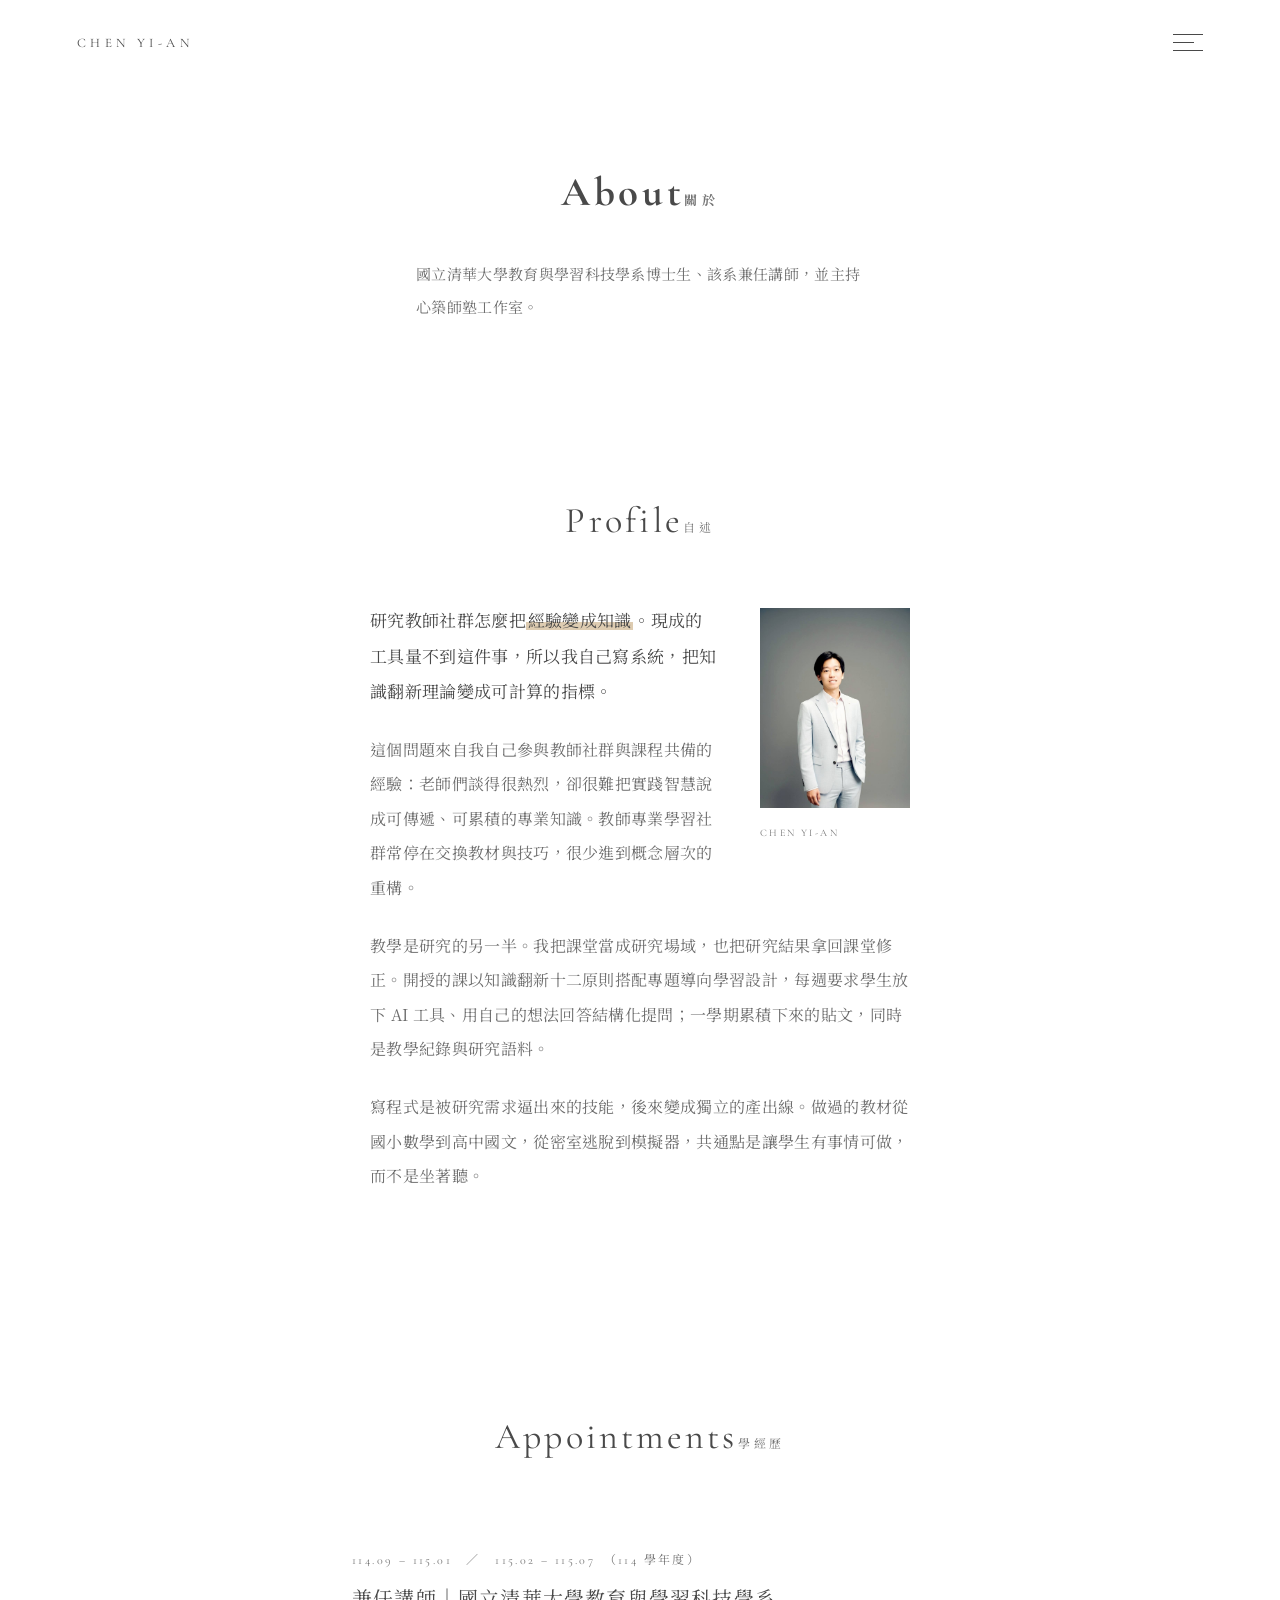
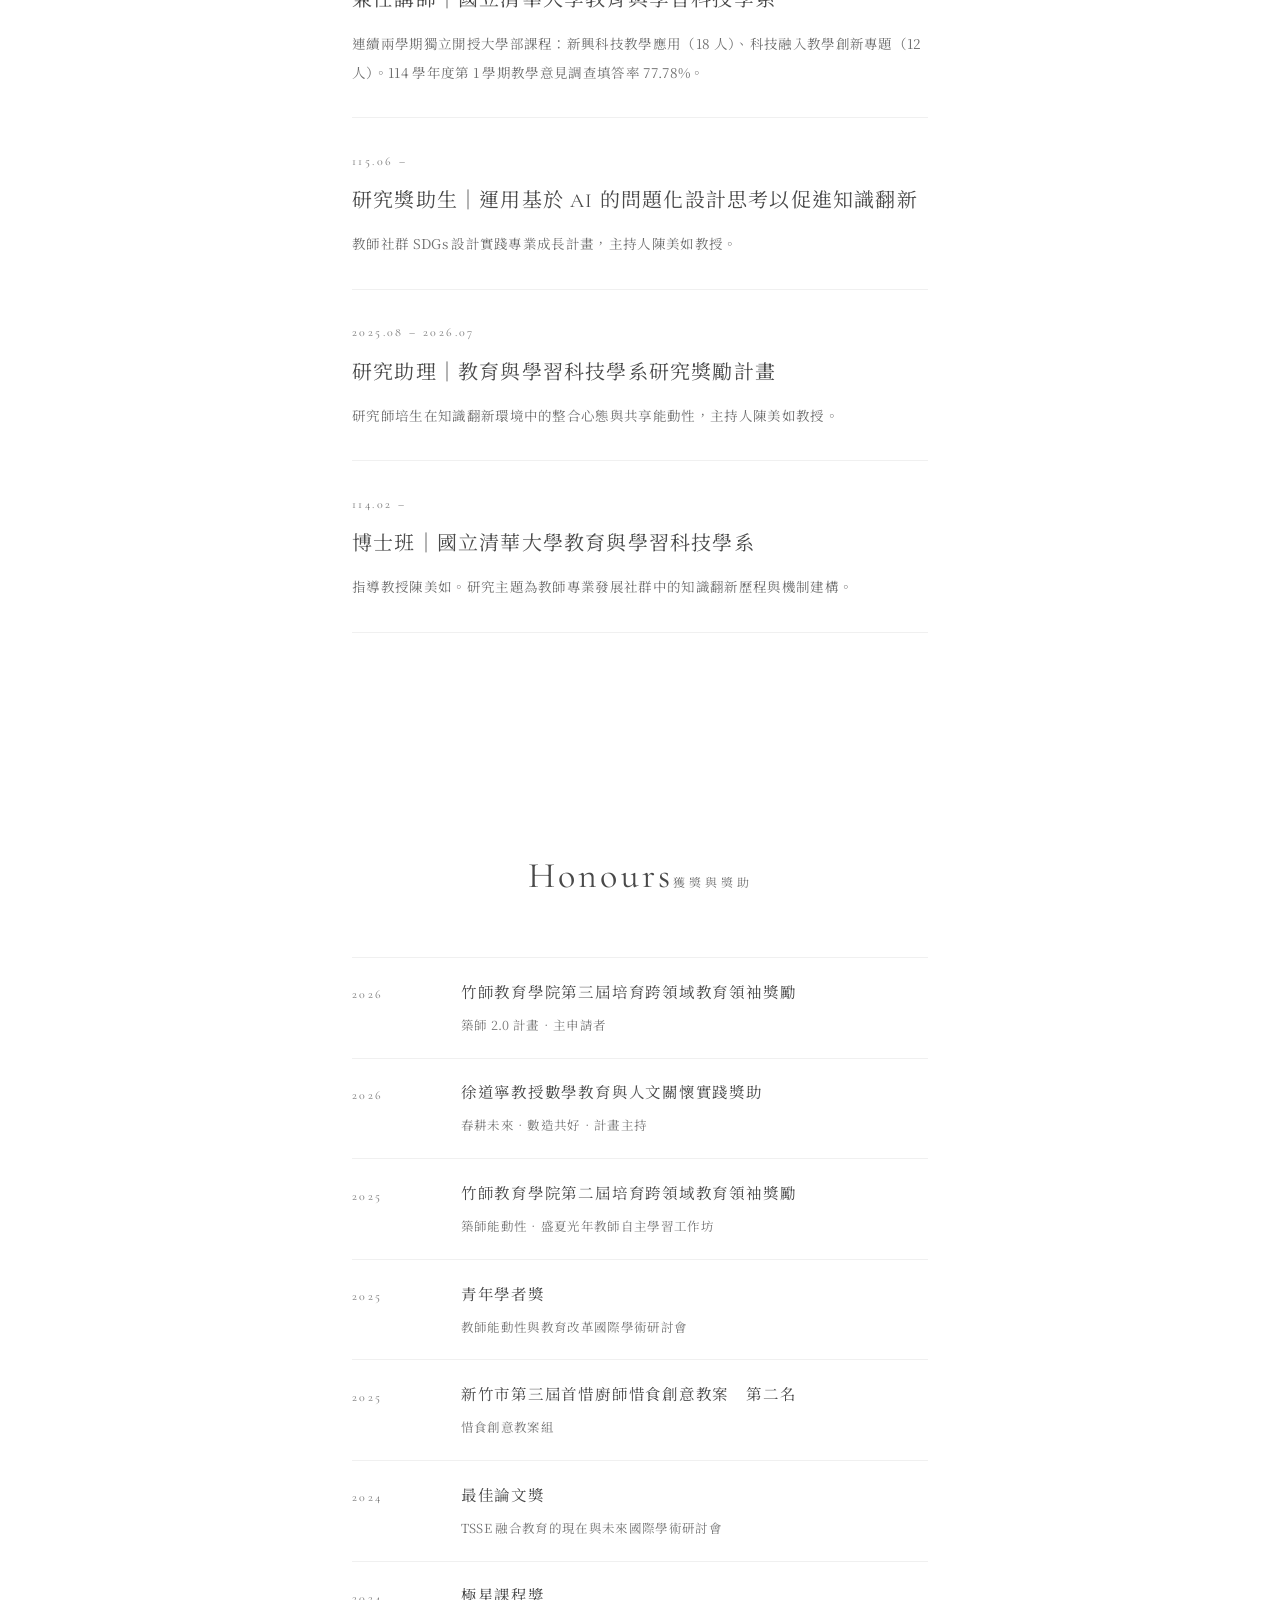
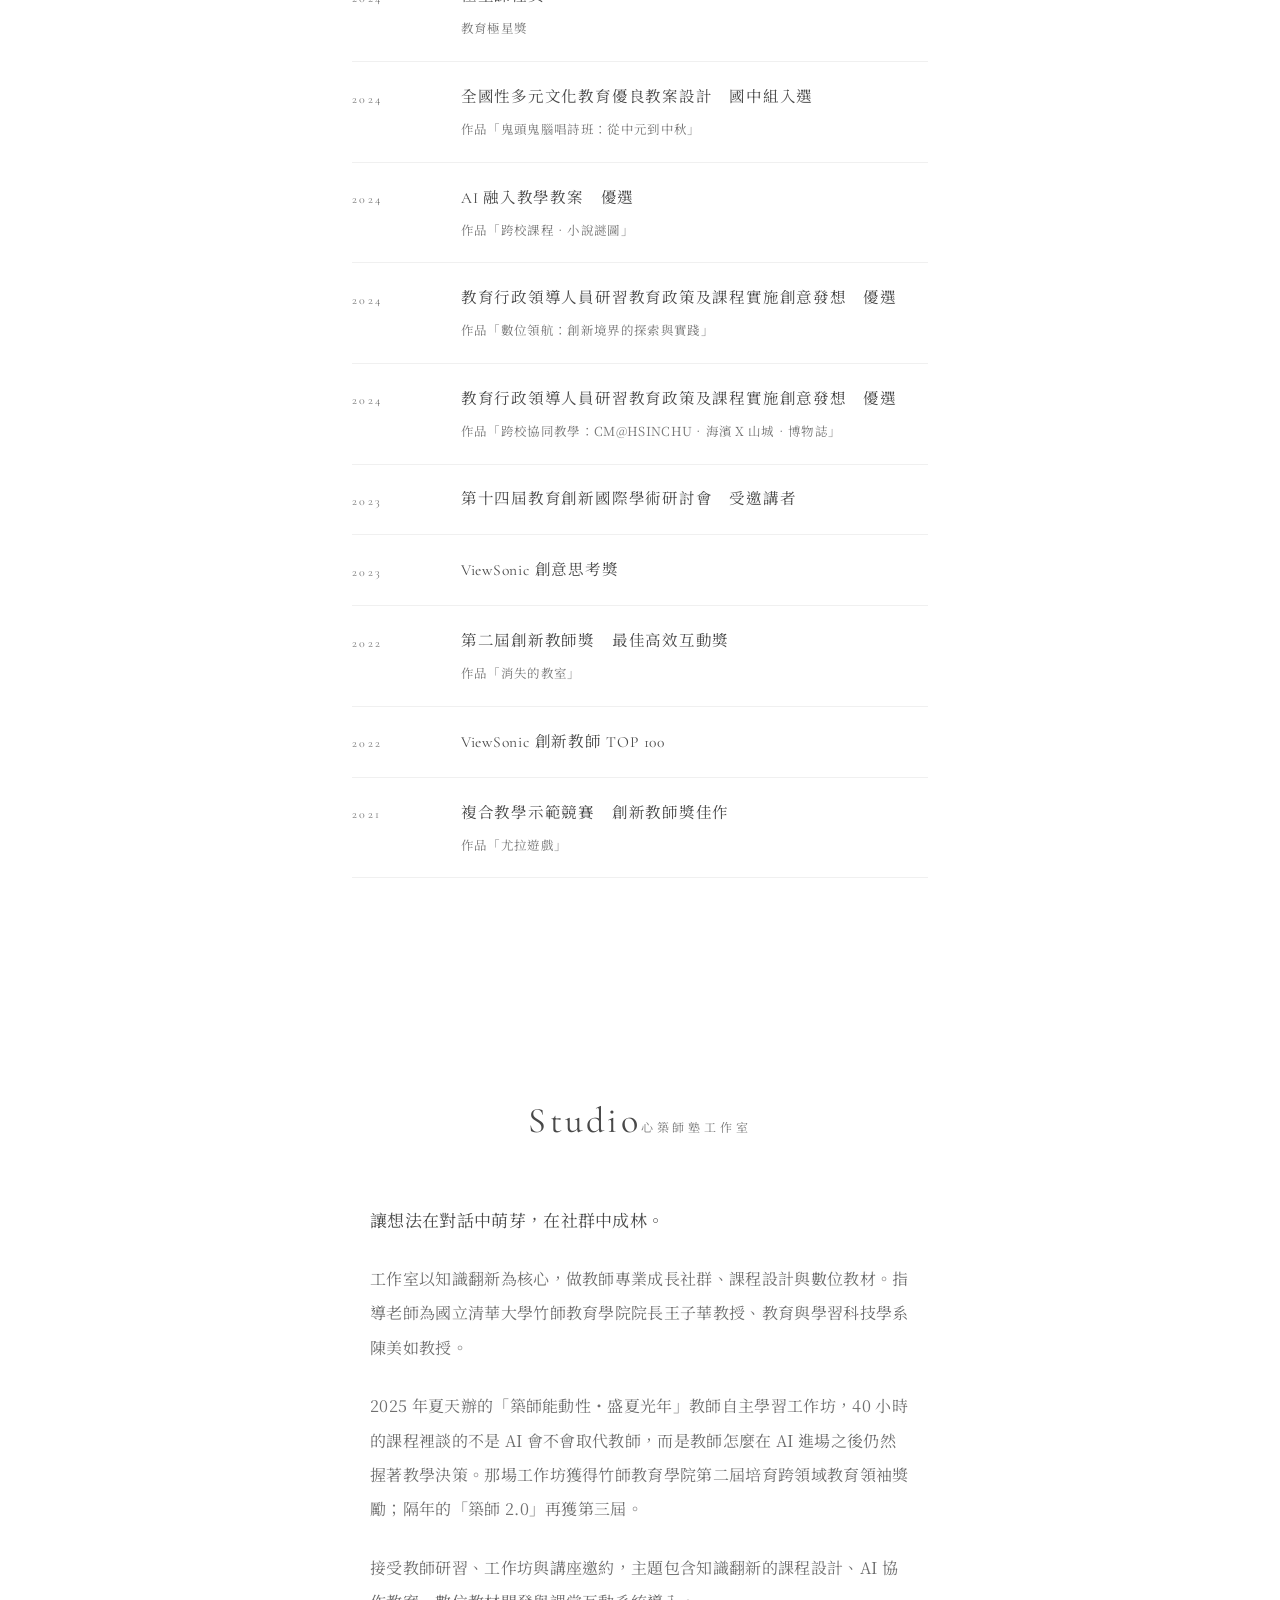
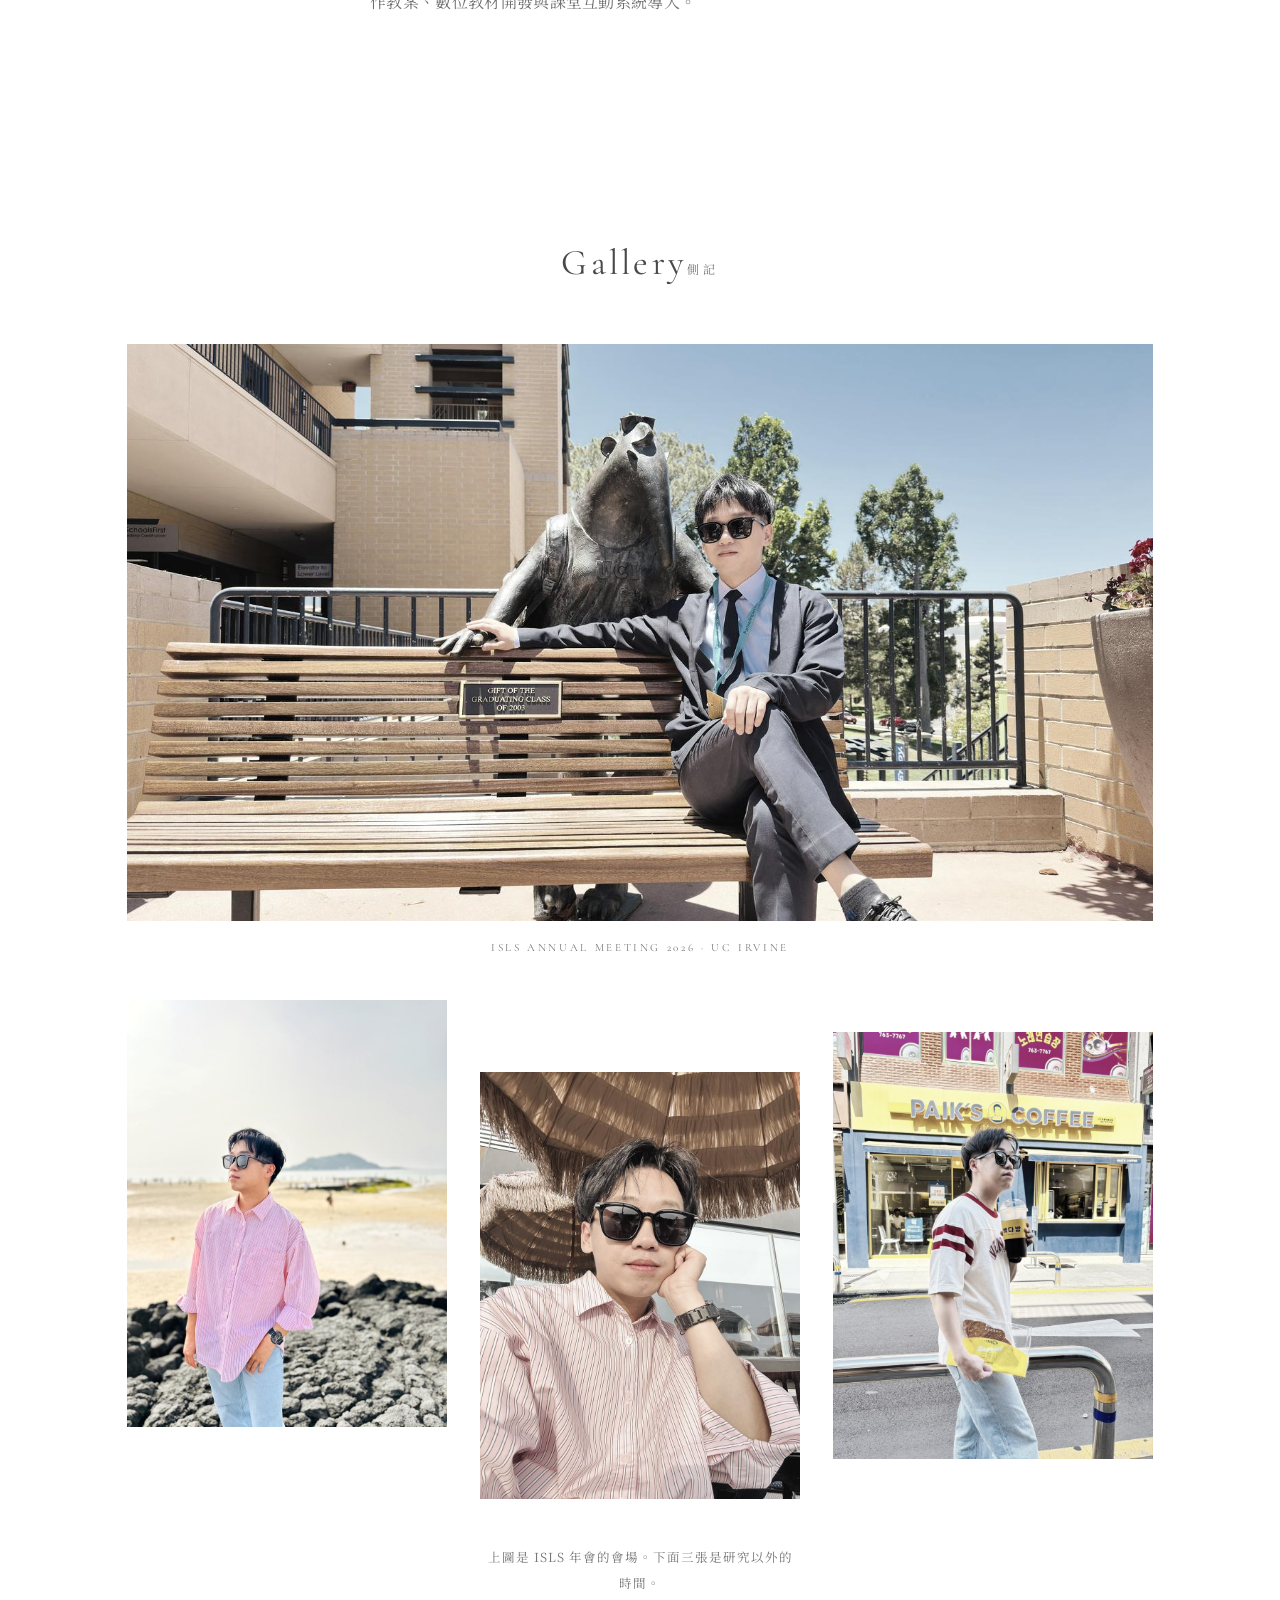
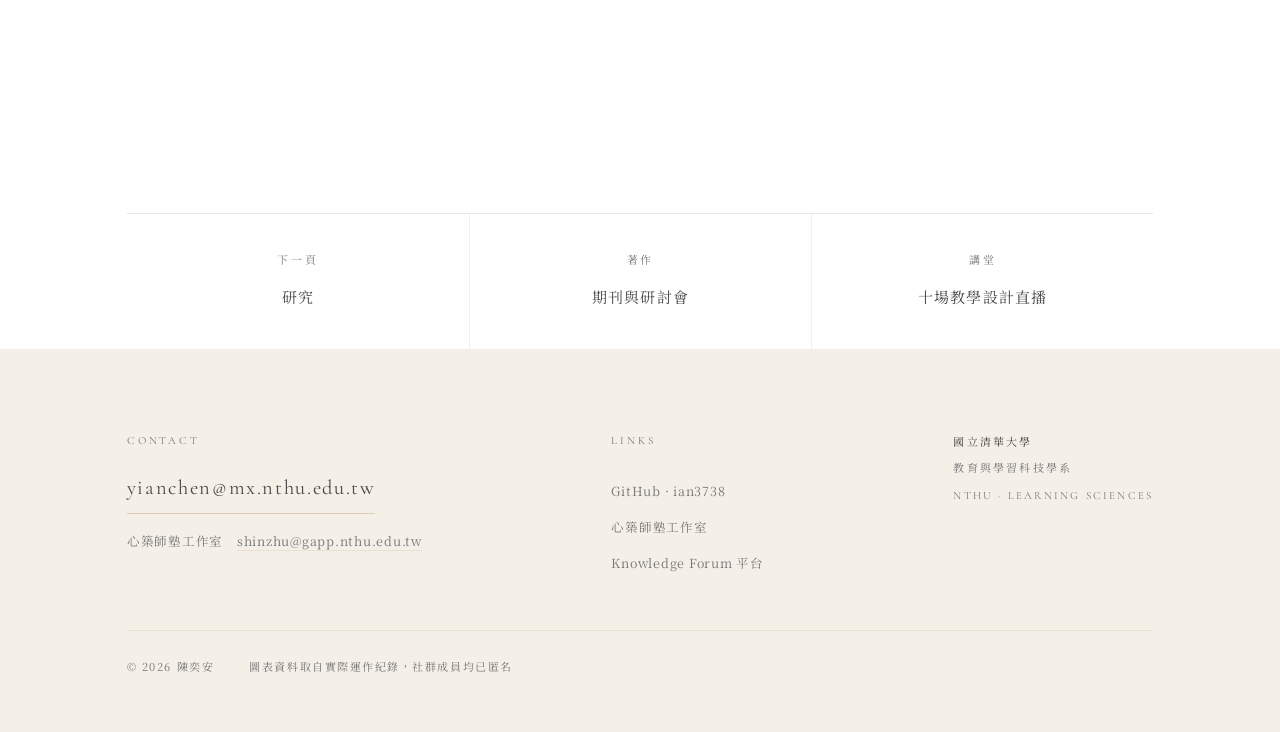
==== about.html @ 6335b278 "學經歷：兼任講師的兩個學期改為由舊到新，並標註 114 學年度 Co-Authored-By: Claude Opus 5 <noreply@anthropic.com>" ====
<!DOCTYPE html>
<html lang="zh-Hant">
<head>
<meta charset="utf-8">
<meta name="viewport" content="width=device-width, initial-scale=1">
<title>關於｜陳奕安</title>
<meta name="description" content="陳奕安的學經歷、獲獎與心築師塾工作室簡介。">
<link rel="preconnect" href="https://fonts.googleapis.com">
<link rel="preconnect" href="https://fonts.gstatic.com" crossorigin>
<link href="https://fonts.googleapis.com/css2?family=Cormorant+Garamond:wght@300;400&family=Noto+Serif+TC:wght@300;400&display=swap" rel="stylesheet">
<link rel="stylesheet" href="assets/style.css">
</head>
<body>

<header class="site-head" id="sitehead">
  <a class="brand" href="index.html">Chen Yi-An</a>
  <button class="burger" id="burger" aria-label="選單" aria-expanded="false">
    <span></span><span></span><span></span>
  </button>
</header>

<div class="menu" id="menu">
  <div class="menu-in">
    <nav class="menu-list" aria-label="主選單">
        <a href="index.html">Home<span class="zh">總覽</span></a>
        <a href="about.html">Profile<span class="zh">關於</span></a>
        <a href="research.html">Research<span class="zh">研究</span></a>
        <a href="publications.html">Publications<span class="zh">著作</span></a>
        <a href="systems.html">Tools<span class="zh">工具</span></a>
        <a href="works.html">Works<span class="zh">教材</span></a>
        <a href="lectures.html">Lectures<span class="zh">講堂</span></a>
    </nav>
    <div class="menu-side">
      <a href="mailto:yianchen@mx.nthu.edu.tw">yianchen@mx.nthu.edu.tw</a><br>
      <a href="https://github.com/ian3738" target="_blank" rel="noopener">GitHub</a><br>
      <a href="https://sites.google.com/view/shinzhuteacher" target="_blank" rel="noopener">心築師塾工作室</a><br>
      <a href="https://kf-mvp-2cdbe.web.app/communities" target="_blank" rel="noopener">Knowledge Forum</a>
    </div>
  </div>
</div>

<main>
<header class="page-head">
  <div class="wrap">
    <h1 class="en">About<span class="zh">關於</span></h1>
    <p class="page-sub">國立清華大學教育與學習科技學系博士生、該系兼任講師，並主持心築師塾工作室。</p>
  </div>
</header>

<section>
  <div class="wrap">
    <div class="sec-head rise"><h2>Profile<span class="zh">自述</span></h2></div>
    <div class="prose rise">
      <figure class="about-portrait">
        <img src="assets/portrait.jpg" alt="陳奕安" width="864" height="1184" loading="lazy">
        <figcaption>Chen Yi-An</figcaption>
      </figure>
      <p class="lead">研究教師社群怎麼把<span class="hl">經驗變成知識</span>。現成的工具量不到這件事，所以我自己寫系統，把知識翻新理論變成可計算的指標。</p>
      <p>這個問題來自我自己參與教師社群與課程共備的經驗：老師們談得很熱烈，卻很難把實踐智慧說成可傳遞、可累積的專業知識。教師專業學習社群常停在交換教材與技巧，很少進到概念層次的重構。</p>
      <p>教學是研究的另一半。我把課堂當成研究場域，也把研究結果拿回課堂修正。開授的課以知識翻新十二原則搭配專題導向學習設計，每週要求學生放下 AI 工具、用自己的想法回答結構化提問；一學期累積下來的貼文，同時是教學紀錄與研究語料。</p>
      <p>寫程式是被研究需求逼出來的技能，後來變成獨立的產出線。做過的教材從國小數學到高中國文，從密室逃脫到模擬器，共通點是讓學生有事情可做，而不是坐著聽。</p>
    </div>
  </div>
</section>

<section>
  <div class="wrap">
    <div class="sec-head rise"><h2>Appointments<span class="zh">學經歷</span></h2></div>
    <div class="tl rise">
      <div class="tl-row">
        <div class="tl-y">114.09 – 115.01　／　115.02 – 115.07　（114 學年度）</div>
        <div class="tl-t">兼任講師｜國立清華大學教育與學習科技學系</div>
        <div class="tl-d">連續兩學期獨立開授大學部課程：新興科技教學應用（18 人）、科技融入教學創新專題（12 人）。114 學年度第 1 學期教學意見調查填答率 77.78%。</div>
      </div>
      <div class="tl-row">
        <div class="tl-y">115.06 –</div>
        <div class="tl-t">研究獎助生｜運用基於 AI 的問題化設計思考以促進知識翻新</div>
        <div class="tl-d">教師社群 SDGs 設計實踐專業成長計畫，主持人陳美如教授。</div>
      </div>
      <div class="tl-row">
        <div class="tl-y">2025.08 – 2026.07</div>
        <div class="tl-t">研究助理｜教育與學習科技學系研究獎勵計畫</div>
        <div class="tl-d">研究師培生在知識翻新環境中的整合心態與共享能動性，主持人陳美如教授。</div>
      </div>
      <div class="tl-row">
        <div class="tl-y">114.02 –</div>
        <div class="tl-t">博士班｜國立清華大學教育與學習科技學系</div>
        <div class="tl-d">指導教授陳美如。研究主題為教師專業發展社群中的知識翻新歷程與機制建構。</div>
      </div>
    </div>
  </div>
</section>

<section>
  <div class="wrap">
    <div class="sec-head rise"><h2>Honours<span class="zh">獲獎與獎助</span></h2></div>
    <ul class="hon rise">
      <li><span class="hon-y">2026</span><span class="hon-t">竹師教育學院第三屆培育跨領域教育領袖獎勵</span><span class="hon-d">築師 2.0 計畫．主申請者</span></li>
      <li><span class="hon-y">2026</span><span class="hon-t">徐道寧教授數學教育與人文關懷實踐獎助</span><span class="hon-d">春耕未來．數造共好．計畫主持</span></li>
      <li><span class="hon-y">2025</span><span class="hon-t">竹師教育學院第二屆培育跨領域教育領袖獎勵</span><span class="hon-d">築師能動性．盛夏光年教師自主學習工作坊</span></li>
      <li><span class="hon-y">2025</span><span class="hon-t">青年學者獎</span><span class="hon-d">教師能動性與教育改革國際學術研討會</span></li>
      <li><span class="hon-y">2025</span><span class="hon-t">新竹市第三屆首惜廚師惜食創意教案　第二名</span><span class="hon-d">惜食創意教案組</span></li>
      <li><span class="hon-y">2024</span><span class="hon-t">最佳論文獎</span><span class="hon-d">TSSE 融合教育的現在與未來國際學術研討會</span></li>
      <li><span class="hon-y">2024</span><span class="hon-t">極星課程獎</span><span class="hon-d">教育極星獎</span></li>
      <li><span class="hon-y">2024</span><span class="hon-t">全國性多元文化教育優良教案設計　國中組入選</span><span class="hon-d">作品「鬼頭鬼腦唱詩班：從中元到中秋」</span></li>
      <li><span class="hon-y">2024</span><span class="hon-t">AI 融入教學教案　優選</span><span class="hon-d">作品「跨校課程．小說謎圖」</span></li>
      <li><span class="hon-y">2024</span><span class="hon-t">教育行政領導人員研習教育政策及課程實施創意發想　優選</span><span class="hon-d">作品「數位領航：創新境界的探索與實踐」</span></li>
      <li><span class="hon-y">2024</span><span class="hon-t">教育行政領導人員研習教育政策及課程實施創意發想　優選</span><span class="hon-d">作品「跨校協同教學：CM@HSINCHU．海濱 X 山城．博物誌」</span></li>
      <li><span class="hon-y">2023</span><span class="hon-t">第十四屆教育創新國際學術研討會　受邀講者</span></li>
      <li><span class="hon-y">2023</span><span class="hon-t">ViewSonic 創意思考獎</span></li>
      <li><span class="hon-y">2022</span><span class="hon-t">第二屆創新教師獎　最佳高效互動獎</span><span class="hon-d">作品「消失的教室」</span></li>
      <li><span class="hon-y">2022</span><span class="hon-t">ViewSonic 創新教師 TOP 100</span></li>
      <li><span class="hon-y">2021</span><span class="hon-t">複合教學示範競賽　創新教師獎佳作</span><span class="hon-d">作品「尤拉遊戲」</span></li>
    </ul>
  </div>
</section>

<section>
  <div class="wrap">
    <div class="sec-head rise"><h2>Studio<span class="zh">心築師塾工作室</span></h2></div>
    <div class="prose rise">
      <p class="lead">讓想法在對話中萌芽，在社群中成林。</p>
      <p>工作室以知識翻新為核心，做教師專業成長社群、課程設計與數位教材。指導老師為國立清華大學竹師教育學院院長王子華教授、教育與學習科技學系陳美如教授。</p>
      <p>2025 年夏天辦的「築師能動性・盛夏光年」教師自主學習工作坊，40 小時的課程裡談的不是 AI 會不會取代教師，而是教師怎麼在 AI 進場之後仍然握著教學決策。那場工作坊獲得竹師教育學院第二屆培育跨領域教育領袖獎勵；隔年的「築師 2.0」再獲第三屆。</p>
      <p>接受教師研習、工作坊與講座邀約，主題包含知識翻新的課程設計、AI 協作教案、數位教材開發與課堂互動系統導入。</p>
    </div>
  </div>
</section>

<section>
  <div class="wrap">
    <div class="sec-head rise"><h2>Gallery<span class="zh">側記</span></h2></div>
    <figure class="gallery-lead rise">
      <img src="assets/gallery-lead.jpg" alt="ISLS 2026 年會會場，加州大學爾灣分校" width="1500" height="1125" loading="lazy">
      <figcaption>ISLS Annual Meeting 2026 · UC Irvine</figcaption>
    </figure>
    <div class="gallery rise">
      <figure><img src="assets/gallery-1.jpg" alt="海邊" width="900" height="1200" loading="lazy"></figure>
      <figure><img src="assets/gallery-2.jpg" alt="遮陽傘下" width="900" height="1200" loading="lazy"></figure>
      <figure><img src="assets/gallery-3.jpg" alt="街角" width="900" height="1200" loading="lazy"></figure>
    </div>
    <p class="gallery-note rise">上圖是 ISLS 年會的會場。下面三張是研究以外的時間。</p>
  </div>
</section>

<div class="wrap"><nav class="pager rise" aria-label="其他頁面">
  <a href="research.html"><div class="k">下一頁</div><div class="t">研究</div></a>
  <a href="publications.html"><div class="k">著作</div><div class="t">期刊與研討會</div></a>
  <a href="lectures.html"><div class="k">講堂</div><div class="t">十場教學設計直播</div></a>
</nav></div>

</main>

<footer>
  <div class="wrap">
    <div class="foot-grid">
      <div>
        <div class="foot-k">Contact</div>
        <a class="foot-mail" href="mailto:yianchen@mx.nthu.edu.tw">yianchen@mx.nthu.edu.tw</a>
        <div style="margin-top:.9rem;font-size:12.5px;color:var(--ink-muted);letter-spacing:.06em">
          心築師塾工作室　<a href="mailto:shinzhu@gapp.nthu.edu.tw" style="border-bottom:1px solid var(--sand-line)">shinzhu@gapp.nthu.edu.tw</a>
        </div>
      </div>
      <div class="foot-links">
        <div class="foot-k">Links</div>
        <a href="https://github.com/ian3738" target="_blank" rel="noopener">GitHub · ian3738</a>
        <a href="https://sites.google.com/view/shinzhuteacher" target="_blank" rel="noopener">心築師塾工作室</a>
        <a href="https://kf-mvp-2cdbe.web.app/communities" target="_blank" rel="noopener">Knowledge Forum 平台</a>
      </div>
      <div class="seal"><b>國立清華大學</b>教育與學習科技學系<br>NTHU · Learning Sciences</div>
    </div>
    <div class="colophon">
      <span>© 2026 陳奕安</span>
      <span>圖表資料取自實際運作紀錄，社群成員均已匿名</span>
    </div>
  </div>
</footer>

<script src="assets/site.js"></script>
</body>
</html>
---- assets/style.css ----
/* ============================================================
   陳奕安 個人網站
   設計語彙參考 saitokyoko.jp：
     · 全站單一襯線字，字重一律 400，沒有粗體
       階層只靠級數、字距與留白
     · 墨色 #494949 柔灰，不用純黑
     · 唯一輔助色為暖砂 #DECCB1，只作裝飾
     · 區塊上下留白 120px，標題字距 0.08em
     · 只有漢堡選單，沒有導覽列
   資料色：灰階序階 #494949 / #878787 / #AFAFAF
     明度單調、階距 0.18、最淺階對白底 2.19:1
   ============================================================ */

*,*::before,*::after{box-sizing:border-box}
html{-webkit-text-size-adjust:100%;scroll-behavior:smooth}
body{margin:0}

:root{
  color-scheme:light;
  --white:#FFFFFF;
  --ink:#494949;
  --ink-2:#6E6E6E;
  --ink-muted:#767676;
  --sand:#DECCB1;
  --sand-soft:#F4EFE7;
  --sand-line:#E8DFD1;
  --line:#E6E6E6;
  --line-soft:#F0F0F0;
  --dark:#2D2D32;

  --mark:#494949;
  --mark-dim:#AFAFAF;
  --series-1:#494949;
  --series-2:#878787;
  --series-3:#AFAFAF;
  --grid:#EFEFEF;
  --axis:#DDDDDD;

  /* 給 charts.js 用的別名，沿用舊變數名以免動到繪圖程式 */
  --accent:#494949;
  --paper:#FFFFFF;
  --surface:#FFFFFF;
  --ink-1:#494949;

  --f-display:"Cormorant Garamond","Noto Serif TC","Songti TC",serif;
  --f-body:"Noto Serif TC","Cormorant Garamond","Songti TC",serif;

  --pad:clamp(1.25rem,6vw,5rem);
  --gap:clamp(4rem,12vh,7.5rem);
  --maxw:1180px;
}

body{
  background:var(--white);color:var(--ink);font-family:var(--f-body);
  font-size:16px;line-height:2;font-weight:400;letter-spacing:.02em;
  overflow-x:hidden;display:flex;flex-direction:column;min-height:100vh;
  -webkit-font-smoothing:antialiased;
}
a{color:inherit;text-decoration:none}
img{max-width:100%;height:auto;display:block}
::selection{background:var(--sand);color:var(--ink)}
main{flex:1 0 auto}
.wrap{max-width:var(--maxw);margin:0 auto;padding-inline:var(--pad);width:100%}
strong,b{font-weight:400}

/* ---------- 頁首：只有標記與漢堡 ---------- */
.site-head{
  position:fixed;top:0;left:0;right:0;z-index:80;
  display:flex;align-items:center;justify-content:space-between;
  padding:clamp(1.1rem,2.6vw,1.9rem) var(--pad);
  mix-blend-mode:normal;transition:background .4s;
}
.site-head.solid{background:rgba(255,255,255,.94);backdrop-filter:blur(8px)}
.brand{
  font-family:var(--f-display);font-size:13px;letter-spacing:.34em;
  color:var(--ink);white-space:nowrap;text-transform:uppercase;
}
/* 壓在開場圖上時本來轉白，但開場已改為淺砂色底，白字對底只有 1.40:1，
   實際渲染量到 1.03:1，等於看不見。改回墨色為 6.44:1。 */
.site-head.over .brand{color:var(--ink)}
.site-head.over .burger span{background:var(--ink)}

.burger{
  width:30px;height:18px;border:0;background:transparent;padding:0;cursor:pointer;
  position:relative;flex:none;
}
.burger span{
  position:absolute;left:0;height:1px;background:var(--ink);transition:all .45s cubic-bezier(.6,0,.2,1);
}
.burger span:nth-child(1){top:0;width:100%}
.burger span:nth-child(2){top:8px;width:70%}
.burger span:nth-child(3){top:16px;width:100%}
.burger:hover span:nth-child(2){width:100%}
body.menu-open .burger span:nth-child(1){top:8px;transform:rotate(38deg)}
body.menu-open .burger span:nth-child(2){opacity:0}
body.menu-open .burger span:nth-child(3){top:8px;width:100%;transform:rotate(-38deg)}
body.menu-open .burger span{background:var(--ink)}

/* ---------- 全幅選單 ---------- */
.menu{
  position:fixed;inset:0;z-index:70;background:var(--white);
  display:flex;align-items:center;justify-content:center;
  opacity:0;visibility:hidden;transition:opacity .5s,visibility .5s;
}
body.menu-open .menu{opacity:1;visibility:visible}
.menu-in{width:100%;max-width:var(--maxw);padding:0 var(--pad);display:grid;
         grid-template-columns:1fr auto;gap:clamp(2rem,6vw,5rem);align-items:center}
.menu-list{display:flex;flex-direction:column;gap:clamp(.5rem,1.6vh,1.1rem)}
.menu-list a{
  font-family:var(--f-display);font-size:clamp(1.5rem,4.4vw,2.6rem);letter-spacing:.12em;
  color:var(--ink);opacity:0;transform:translateY(14px);transition:opacity .5s,transform .5s,color .3s;
  display:flex;align-items:baseline;gap:1.1rem;
}
.menu-list a .zh{font-family:var(--f-body);font-size:.44em;letter-spacing:.24em;color:var(--ink-muted)}
.menu-list a:hover{color:var(--sand)}
.menu-list a:hover .zh{color:var(--sand)}
body.menu-open .menu-list a{opacity:1;transform:none}
body.menu-open .menu-list a:nth-child(1){transition-delay:.10s}
body.menu-open .menu-list a:nth-child(2){transition-delay:.16s}
body.menu-open .menu-list a:nth-child(3){transition-delay:.22s}
body.menu-open .menu-list a:nth-child(4){transition-delay:.28s}
body.menu-open .menu-list a:nth-child(5){transition-delay:.34s}
body.menu-open .menu-list a:nth-child(6){transition-delay:.40s}
body.menu-open .menu-list a:nth-child(7){transition-delay:.46s}
.menu-side{font-size:13px;letter-spacing:.16em;color:var(--ink-muted);line-height:2.4;text-align:right}
.menu-side a:hover{color:var(--ink)}
@media (max-width:760px){.menu-in{grid-template-columns:1fr}.menu-side{text-align:left;margin-top:2rem}}

/* ---------- 全幅開場：去背人像合成於暖色底 ---------- */
/* 參考站的主視覺量測後背景標準差僅 0.67–1.22，等同純色，
   是去背後合成的。照片沒有攝影背景，才不會與頁面打架。 */
.hero{
  position:relative;min-height:100svh;overflow:hidden;padding:0;
  background:
    radial-gradient(108% 86% at 68% 26%, #F2ECE4 0%, #E6DED4 44%, #DAD1C6 100%);
  display:grid;grid-template-columns:1fr minmax(0,46%);align-items:end;
}
/* 人像不貼到畫面右緣。貼右會把人再往外推，姓名與人像各據一邊、
   中間空 460px，整張圖散開。留一段右邊距把人往內收，光心也跟到兩者之間。

   另外，姓名字級有上限而人像靠右緣，兩者的距離會隨視窗變寬一路拉開：
   量到 1440 時空隙佔版面 17%、1680 佔 26%、1920 佔 35%、2560 佔 56%。
   因此開場另立一條 1440 的內容帶，超過就左右等分留白，空隙穩定在 250 到 290px。
   站上其他頁的 .wrap 本來就以 1180 收邊，頁首則一律貼 var(--pad)，
   這條帶跟既有的作法一致。 */
.hero-inner,.hero-figure,.hero-scroll{--hero-edge:max(var(--pad),calc((100vw - 1440px) / 2))}
.hero-figure{
  grid-column:2;justify-self:end;align-self:end;
  padding-right:max(clamp(2rem,6vw,5rem),calc((100vw - 1440px) / 2));
  height:min(78svh,780px);max-width:100%;display:flex;align-items:flex-end;justify-content:center;
}
/* picture 必須也吃到高度。它預設 height:auto，裡面的 img 用 height:100% 會
   解析不到百分比而退回原尺寸 920px，再被 .hero 的 overflow:hidden 切掉頭。 */
.hero-figure picture{
  display:flex;align-items:flex-end;justify-content:center;
  height:100%;max-width:100%;
}
/* 原始棚拍照只拍到大腿，去背後浮在純色上會像被切斷，
   因此在圖檔底部 24% 做平滑淡出，讓人像溶進背景。 */
.hero-figure img{height:100%;width:auto;max-width:100%;object-fit:contain;object-position:bottom}
.hero-inner{
  grid-column:1;grid-row:1;z-index:2;align-self:end;
  padding:0 clamp(1.2rem,3vw,2rem) clamp(4.5rem,16vh,9rem) var(--hero-edge);
}
/* 姓名放大到能往右探，把左邊的字與右邊的人拉近。 */
.hero-name{
  font-family:var(--f-display);font-size:clamp(1.9rem,6.2vw,4.7rem);font-weight:400;
  letter-spacing:.26em;line-height:1.25;margin:0;text-transform:uppercase;color:var(--ink);
}
.hero-zh{font-size:clamp(1rem,2.1vw,1.4rem);letter-spacing:.5em;color:var(--ink);margin-top:1rem}
/* 開場的小字不用全站的 --ink-muted #767676。它在白底上是 4.86:1 沒問題，
   但壓在砂色漸層最暗處只有 3.01:1，未達 AA 小字的 4.5。#5A5A5A 為 4.57:1。 */
.hero-role{
  font-size:12px;letter-spacing:.24em;color:#5A5A5A;margin-top:1.9rem;
  text-transform:uppercase;line-height:2.4;
}
.hero-scroll{
  position:absolute;left:var(--hero-edge);bottom:clamp(1.4rem,4vh,2.4rem);z-index:3;
  font-size:10px;letter-spacing:.3em;color:#5A5A5A;text-transform:uppercase;
  display:flex;align-items:center;gap:.9rem;
}
.hero-scroll::after{content:"";width:46px;height:1px;background:#5A5A5A;opacity:.85;
  animation:sweep 2.6s cubic-bezier(.6,0,.2,1) infinite}
@keyframes sweep{0%{transform:scaleX(0);transform-origin:left}45%{transform:scaleX(1);transform-origin:left}
                 55%{transform:scaleX(1);transform-origin:right}100%{transform:scaleX(0);transform-origin:right}}
@media (max-width:820px){
  /* 單欄時人像與文字若同列且都靠下對齊，字必然壓在臉上，因此拆成上下兩列 */
  .hero{grid-template-columns:1fr;grid-template-rows:1fr auto;align-items:end;min-height:100svh}
  .hero-figure{grid-column:1;grid-row:1;align-self:end;height:min(46svh,420px);
               justify-self:end;padding-right:calc(var(--pad) * .3);opacity:.92}
  .hero-inner{grid-column:1;grid-row:2;align-self:end;padding-bottom:clamp(4rem,12vh,6rem)}
  .hero-name{font-size:clamp(1.8rem,9vw,2.6rem)}
}

/* 關於頁的側身形象照 */
.about-portrait{
  float:right;width:clamp(150px,26%,230px);margin:.4rem 0 1.6rem clamp(1.4rem,4vw,2.6rem);
}
.about-portrait img{width:100%;aspect-ratio:3/4;object-fit:cover;object-position:50% 18%}
.about-portrait figcaption{
  margin-top:.9rem;font-family:var(--f-display);font-size:10px;letter-spacing:.24em;
  color:var(--ink-muted);text-transform:uppercase;
}
@media (max-width:620px){.about-portrait{float:none;width:170px;margin:0 0 1.8rem}}

/* ---------- 一般頁首 ---------- */
.page-head{padding:clamp(7rem,18vh,11rem) 0 clamp(2.5rem,7vh,4rem);text-align:center}
.page-head .en{
  font-family:var(--f-display);font-size:clamp(1.9rem,5vw,2.55rem);letter-spacing:.09em;
  margin:0;line-height:1.5;
}
.page-head .zh{font-size:13px;letter-spacing:.34em;color:var(--ink-muted);margin-top:.9rem;text-transform:none}
.page-sub{max-width:56ch;margin:2.2rem auto 0;color:var(--ink-2);font-size:15px;line-height:2.15;text-align:left}

/* ---------- 區塊 ---------- */
section{padding-block:var(--gap)}
.sec-head{margin-bottom:clamp(2.2rem,6vh,3.6rem);text-align:center}
.sec-head h2{
  font-family:var(--f-display);font-size:clamp(1.6rem,4vw,2.25rem);font-weight:400;
  letter-spacing:.09em;margin:0;line-height:1.5;color:var(--ink);
}
.sec-head .zh{font-size:12px;letter-spacing:.32em;color:var(--ink-muted);margin-top:.75rem}
.sec-num,.sec-note{display:none}
.group-label{
  font-family:var(--f-display);font-size:15px;letter-spacing:.24em;color:var(--ink-muted);
  margin:clamp(2.6rem,6vh,4rem) 0 1.4rem;text-align:center;
}
.group-label:first-child{margin-top:0}
.prose{max-width:60ch;margin-inline:auto}
.prose p{margin:0 0 1.5rem;color:var(--ink-2);line-height:2.15}
.prose p:last-child{margin-bottom:0}
.prose .lead{font-size:17px;color:var(--ink);line-height:2.1}
.hl{background:linear-gradient(transparent 62%,var(--sand) 62%,var(--sand) 92%,transparent 92%);padding:0 .1em}

.pull{
  border:0;margin:0 auto clamp(2rem,5vh,3rem);max-width:46ch;text-align:center;
  font-family:var(--f-display);font-size:clamp(1.25rem,3vw,1.75rem);line-height:1.85;
  letter-spacing:.05em;color:var(--ink);padding:0;
}
.pull cite{display:block;font-style:normal;font-family:var(--f-body);font-size:13px;
           letter-spacing:.06em;color:var(--ink-muted);margin-top:1.4rem;line-height:2.1}

/* ---------- 數據 ---------- */
.tiles{display:grid;grid-template-columns:repeat(auto-fit,minmax(min(100%,150px),1fr));
       gap:clamp(1.6rem,4vw,3rem) 0;border:0;background:transparent}
.tile{padding:0 1.2rem;border:0;text-align:center;position:relative}
.tile + .tile::before{content:"";position:absolute;left:0;top:.4rem;bottom:.4rem;width:1px;background:var(--line)}
.tile-k{font-family:var(--f-display);font-size:11px;letter-spacing:.26em;color:var(--ink-muted);text-transform:uppercase}
.tile-v{font-family:var(--f-display);font-size:clamp(1.7rem,4vw,2.4rem);font-weight:400;line-height:1.2;
        margin-top:.7rem;letter-spacing:.04em;color:var(--ink)}
.tile-v small{font-size:.42em;color:var(--ink-muted);margin-left:.2em}
.tile-d{font-size:12px;color:var(--ink-muted);margin-top:.6rem;line-height:1.9;letter-spacing:.04em}
.tile.on .tile-v{color:var(--ink)}
@media (max-width:560px){.tile + .tile::before{display:none}}

/* ---------- 面板 ---------- */
.panel{background:transparent;border:0;border-top:1px solid var(--line);padding-top:clamp(1.6rem,4vh,2.4rem)}
.panel-head{display:flex;align-items:baseline;gap:1rem;padding:0 0 1.2rem;background:transparent;flex-wrap:wrap;justify-content:center}
.panel-t{font-family:var(--f-display);font-size:17px;letter-spacing:.09em;color:var(--ink)}
.panel-n{font-size:11px;letter-spacing:.2em;color:var(--ink-muted);text-transform:uppercase}
.panel-body{padding:0}
.panel-note{font-size:13px;color:var(--ink-muted);line-height:2.15;margin:0 auto 1.8rem;max-width:56ch;text-align:center}
.panels{display:grid;gap:clamp(2.5rem,7vh,4.5rem)}
.panels.two{grid-template-columns:repeat(auto-fit,minmax(min(100%,330px),1fr))}

/* ---------- 圖表 ---------- */
.chart{margin:0;position:relative}
.plot{position:relative;width:100%}
.plot svg{display:block;width:100%;height:auto;overflow:visible}
.plot svg text{font-family:var(--f-body);letter-spacing:.05em}
.plot svg .ax{font-family:var(--f-display);font-size:10px;letter-spacing:.14em}
.plot svg .lbl{font-size:11.5px}
.plot svg .val{font-family:var(--f-display);font-size:12px;letter-spacing:.06em}
.plot svg .big{font-family:var(--f-display);font-size:17px}
.tip{position:absolute;z-index:20;pointer-events:none;background:var(--white);border:1px solid var(--line);
     padding:.7rem .9rem;min-width:110px}
.tip b{display:block;font-size:12.5px;font-weight:400;color:var(--ink);line-height:1.7;letter-spacing:.04em}
.tip i{display:block;font-style:normal;font-size:11px;color:var(--ink-muted);margin-top:.25rem;letter-spacing:.06em}
.tip u{display:block;text-decoration:none;font-family:var(--f-display);font-size:15px;color:var(--ink);
       margin-top:.45rem;letter-spacing:.06em}
.legend{display:flex;flex-wrap:wrap;gap:.5rem 1.8rem;margin-bottom:1.4rem;font-size:12.5px;
        color:var(--ink-2);justify-content:center;letter-spacing:.05em}
.legend span{display:flex;align-items:center;gap:.55rem}
.legend i{width:9px;height:9px;flex:none}
.legend i[data-s="1"]{background:var(--series-1)}
.legend i[data-s="2"]{background:var(--series-2)}
.legend i[data-s="3"]{background:var(--series-3)}
.legend b{font-family:var(--f-display);color:var(--ink);font-size:1.1em}
.tbl{margin-top:1.8rem;border-top:1px solid var(--line-soft);padding-top:1rem;text-align:center}
.tbl summary{font-family:var(--f-display);font-size:12px;letter-spacing:.26em;color:var(--ink-muted);
             cursor:pointer;list-style:none;padding:.3rem 0;transition:color .3s;text-transform:uppercase}
.tbl summary::-webkit-details-marker{display:none}
.tbl summary::before{content:"＋ "}
.tbl[open] summary::before{content:"− "}
.tbl summary:hover{color:var(--ink)}
.tbl-scroll{overflow-x:auto;margin-top:1.2rem;text-align:left}
.tbl table{border-collapse:collapse;width:100%;font-size:12.5px;letter-spacing:.04em}
.tbl caption{text-align:left;font-size:12px;color:var(--ink-muted);padding-bottom:1rem;line-height:2}
.tbl th,.tbl td{padding:.55rem .7rem;border-bottom:1px solid var(--line-soft);text-align:right;white-space:nowrap;font-weight:400}
.tbl thead th{color:var(--ink-muted);font-family:var(--f-display);font-size:11px;letter-spacing:.18em;
              border-bottom-color:var(--line);text-transform:uppercase}
.tbl tbody th{text-align:left;color:var(--ink);white-space:normal;min-width:9rem}
.tbl thead th:first-child{text-align:left}

/* ---------- 條目 ---------- */
.list{border-top:1px solid var(--line)}
.item{display:grid;grid-template-columns:1fr auto;gap:.5rem 2rem;padding:clamp(1.6rem,4vh,2.4rem) 0;
      border-bottom:1px solid var(--line-soft);position:relative;transition:opacity .35s}
a.item:hover{opacity:.55;outline:none}
.i-num{display:none}
.i-main{min-width:0}
.i-title{font-family:var(--f-display);font-size:clamp(1.1rem,2.2vw,1.35rem);font-weight:400;
         letter-spacing:.06em;line-height:1.65;display:block;color:var(--ink)}
.i-title em{font-style:normal;color:var(--ink-muted);font-size:.62em;letter-spacing:.2em;margin-left:.9rem;
            text-transform:uppercase;font-family:var(--f-display)}
.i-desc{margin:.9rem 0 0;color:var(--ink-2);font-size:13.5px;line-height:2.15;max-width:62ch}
.i-tags{display:flex;flex-wrap:wrap;gap:.4rem 1.3rem;margin-top:1.1rem}
.tag{font-family:var(--f-display);font-size:11px;letter-spacing:.22em;color:var(--ink-muted);
     border:0;padding:0;background:transparent;text-transform:uppercase}
.tag.on{color:var(--ink)}
.i-go{align-self:center;font-family:var(--f-display);font-size:11px;letter-spacing:.26em;color:var(--ink-muted);
      white-space:nowrap;text-transform:uppercase;position:relative;padding-bottom:.4rem}
.i-go::after{content:"";position:absolute;left:0;right:0;bottom:0;height:1px;background:var(--ink-muted);
             transform:scaleX(1);transform-origin:right;transition:transform .45s cubic-bezier(.6,0,.2,1)}
a.item:hover .i-go::after{transform:scaleX(0)}
@media (max-width:620px){
  .item{grid-template-columns:1fr}
  .i-go{justify-self:start;margin-top:1rem}
}

/* ---------- 著作 ---------- */
.cites{border-top:1px solid var(--line)}
.cite{padding:clamp(1.3rem,3.4vh,1.9rem) 0 clamp(1.3rem,3.4vh,1.9rem) 2.2rem;text-indent:-2.2rem;
      border-bottom:1px solid var(--line-soft);font-size:14.5px;line-height:2.1;margin:0;color:var(--ink-2)}
.cite .yr{font-family:var(--f-display);font-size:1.05em;color:var(--ink);letter-spacing:.06em}
.cite em{font-style:italic;color:var(--ink)}
.cite .st{font-family:var(--f-display);font-size:11px;letter-spacing:.2em;border:0;padding:0;
          margin-left:.9rem;color:var(--ink-muted);white-space:nowrap;text-indent:0;display:inline-block;
          text-transform:uppercase;background:transparent}
.cite .st.on{color:var(--ink)}

/* ---------- 年表 ---------- */
.tl{border-left:0;margin:0;padding-left:0;max-width:64ch;margin-inline:auto}
.tl-row{position:relative;padding:clamp(1.4rem,3.4vh,2rem) 0;border-bottom:1px solid var(--line-soft)}
.tl-row::before{display:none}
.tl-y{font-family:var(--f-display);font-size:12px;letter-spacing:.2em;color:var(--ink-muted);margin-bottom:.7rem}
.tl-t{font-family:var(--f-display);font-size:clamp(1.05rem,2.1vw,1.25rem);letter-spacing:.06em;line-height:1.7;color:var(--ink)}
.tl-d{color:var(--ink-2);font-size:13.5px;margin-top:.7rem;line-height:2.15}

/* ---------- 獲獎清單 ---------- */
/* 條目多，用年份靠左的密排清單，比格狀卡片省一半版面 */
.hon{list-style:none;margin:0;padding:0;max-width:64ch;margin-inline:auto}
.hon li{display:grid;grid-template-columns:5rem 1fr;column-gap:clamp(1rem,2.4vw,1.8rem);
        padding:clamp(.9rem,2.2vh,1.25rem) 0;border-bottom:1px solid var(--line-soft)}
.hon li:first-child{border-top:1px solid var(--line-soft)}
.hon-y{font-family:var(--f-display);font-size:12px;letter-spacing:.2em;color:var(--ink-muted);
       line-height:1.9;padding-top:.35rem}
.hon-t{font-family:var(--f-display);font-size:15.5px;letter-spacing:.05em;line-height:1.95;color:var(--ink)}
.hon-d{grid-column:2;color:var(--ink-muted);font-size:12.5px;line-height:2;margin-top:.3rem}
@media (max-width:640px){
  .hon li{grid-template-columns:1fr}
  .hon-y{padding-top:0;margin-bottom:.45rem}
  .hon-d{grid-column:1}
}

/* ---------- 格狀 ---------- */
.grid{display:grid;grid-template-columns:repeat(auto-fit,minmax(min(100%,250px),1fr));
      gap:clamp(1.8rem,4vw,3rem) clamp(1.8rem,4vw,3.4rem);border:0;background:transparent}
.cell{padding:0;border:0;background:transparent}
.cell:hover{background:transparent}
.cell-k{font-family:var(--f-display);font-size:11px;letter-spacing:.26em;color:var(--ink-muted);
        margin-bottom:.8rem;text-transform:uppercase}
.cell-t{font-family:var(--f-display);font-size:16px;line-height:1.8;letter-spacing:.05em;color:var(--ink)}
.cell-d{color:var(--ink-muted);font-size:12.5px;margin-top:.6rem;line-height:2}

/* ---------- 入口 ---------- */
.portals{display:grid;grid-template-columns:repeat(auto-fit,minmax(min(100%,240px),1fr));
         gap:clamp(2rem,5vw,3.6rem);border:0}
.portal{border:0;background:transparent;padding:0;display:flex;flex-direction:column;min-height:0;
        transition:opacity .35s;text-align:center}
.portal:hover{opacity:.55;transform:none}
.portal::before,.portal::after{display:none}
.portal-n{font-family:var(--f-display);font-size:11px;letter-spacing:.26em;color:var(--ink-muted);
          margin-bottom:1rem;text-transform:uppercase}
.portal-t{font-family:var(--f-display);font-size:clamp(1.3rem,3vw,1.65rem);letter-spacing:.1em;
          line-height:1.5;color:var(--ink)}
.portal-d{color:var(--ink-2);font-size:13px;line-height:2.1;margin-top:1rem;flex:1}
.portal-go{font-family:var(--f-display);font-size:11px;letter-spacing:.26em;color:var(--ink-muted);
           margin-top:1.4rem;text-transform:uppercase}

/* ---------- 影片 ---------- */
.vid-feature{display:grid;grid-template-columns:minmax(0,1.25fr) minmax(0,1fr);
             gap:clamp(1.8rem,4vw,3.2rem);align-items:center}
@media (max-width:860px){.vid-feature{grid-template-columns:1fr}}
.vid-grid{display:grid;grid-template-columns:repeat(auto-fill,minmax(min(100%,280px),1fr));
          gap:clamp(2rem,4vw,3rem)}
.vid{border:0;background:transparent;display:flex;flex-direction:column;overflow:visible;transition:opacity .35s}
.vid:hover{border:0;transform:none;opacity:.72}
.vid::before,.vid::after{display:none}
.vid-thumb{position:relative;aspect-ratio:16/9;background:var(--sand-soft);cursor:pointer;border:0;
           padding:0;width:100%;display:block;overflow:hidden}
.vid-thumb img{width:100%;height:100%;object-fit:cover;transition:transform .9s cubic-bezier(.6,0,.2,1),filter .5s;
               filter:saturate(.62) contrast(.98)}
.vid-thumb:hover img{transform:scale(1.04);filter:saturate(.85)}
.play{position:absolute;left:50%;top:50%;transform:translate(-50%,-50%);z-index:2;width:52px;height:52px;
      border-radius:50%;background:rgba(255,255,255,.88);display:grid;place-items:center;
      transition:transform .45s cubic-bezier(.6,0,.2,1),background .35s}
.play::before{content:"";border-left:12px solid var(--ink);border-top:7.5px solid transparent;
              border-bottom:7.5px solid transparent;margin-left:3px}
.vid-thumb:hover .play{transform:translate(-50%,-50%) scale(1.08);background:var(--white)}
.vid-body{padding:1.2rem 0 0}
.vid-t{font-family:var(--f-display);font-size:1.08rem;font-weight:400;line-height:1.7;letter-spacing:.06em;color:var(--ink)}
.vid-d{color:var(--ink-2);font-size:13px;line-height:2.1;margin:.8rem 0 0}
.vid-meta{font-family:var(--f-display);font-size:11px;letter-spacing:.22em;color:var(--ink-muted);
          margin-top:1rem;display:flex;gap:1.2rem;flex-wrap:wrap;text-transform:uppercase}
.vid.big .vid-t{font-size:clamp(1.2rem,2.4vw,1.55rem)}
.vid.big .vid-body{padding:0}
@media (max-width:860px){.vid.big .vid-body{padding-top:1.2rem}}
.lb{position:fixed;inset:0;z-index:100;display:none;place-items:center;padding:clamp(.8rem,4vw,3rem);
    background:rgba(255,255,255,.97)}
.lb.on{display:grid}
.lb-box{width:min(1080px,100%);aspect-ratio:16/9;background:#000;position:relative}
.lb-box iframe{width:100%;height:100%;border:0;display:block}
.lb-close{position:absolute;top:-3rem;right:0;background:transparent;border:0;color:var(--ink);
          width:32px;height:32px;cursor:pointer;font-size:1rem;display:grid;place-items:center;transition:opacity .3s}
.lb-close:hover{opacity:.5}

/* ---------- 標籤列 ---------- */
.chips{display:flex;flex-wrap:wrap;gap:.7rem 2rem;margin-top:1.4rem;justify-content:center}
.chip{font-size:13px;color:var(--ink-2);border:0;padding:0;background:transparent;letter-spacing:.06em}

/* ---------- 頁間導引 ---------- */
.pager{display:grid;grid-template-columns:repeat(auto-fit,minmax(min(100%,200px),1fr));gap:0;
       border-top:1px solid var(--line);margin-top:var(--gap)}
.pager a{padding:clamp(1.6rem,4vh,2.4rem) 1.2rem;border:0;background:transparent;transition:opacity .35s;text-align:center}
.pager a + a{border-left:1px solid var(--line-soft)}
.pager a:hover{background:transparent;opacity:.55}
.pager .k{font-family:var(--f-display);font-size:11px;letter-spacing:.26em;color:var(--ink-muted);text-transform:uppercase}
.pager .t{font-family:var(--f-display);font-size:15px;margin-top:.7rem;letter-spacing:.08em;color:var(--ink)}
@media (max-width:620px){.pager a + a{border-left:0;border-top:1px solid var(--line-soft)}}

/* ---------- 頁尾 ---------- */
footer{padding-block:clamp(3.5rem,9vh,5.5rem) clamp(2.5rem,6vh,3.5rem);border:0;background:var(--sand-soft)}
footer::before{display:none}
.foot-grid{display:flex;flex-wrap:wrap;gap:2.4rem 4rem;align-items:flex-start;justify-content:space-between}
.foot-k{font-family:var(--f-display);font-size:11px;letter-spacing:.26em;color:var(--ink-muted);
        margin-bottom:1rem;text-transform:uppercase}
.foot-mail{font-family:var(--f-display);font-size:clamp(1rem,2.2vw,1.28rem);letter-spacing:.08em;
           color:var(--ink);border:0;position:relative;display:inline-block;padding-bottom:.35rem}
.foot-mail::after{content:"";position:absolute;left:0;right:0;bottom:0;height:1px;background:var(--sand);
                  transform-origin:right;transition:transform .45s cubic-bezier(.6,0,.2,1)}
.foot-mail:hover::after{transform:scaleX(0)}
.foot-links{display:flex;flex-direction:column;gap:.7rem;font-size:12.5px;color:var(--ink-muted);letter-spacing:.06em}
.foot-links a:hover{color:var(--ink)}
.seal{margin:0;flex:none;font-family:var(--f-display);font-size:11px;letter-spacing:.2em;color:var(--ink-muted);
      border:0;padding:0;line-height:2.4;text-transform:uppercase}
.seal b{display:block;color:var(--ink);font-weight:400}
.colophon{margin-top:clamp(2.5rem,6vh,3.5rem);padding-top:1.4rem;border-top:1px solid var(--sand-line);
          font-size:11px;letter-spacing:.14em;color:var(--ink-muted);display:flex;flex-wrap:wrap;
          gap:.7rem 2.2rem;line-height:2.2}

/* ---------- 進場 ---------- */
.rise{opacity:0;transform:translateY(22px)}
.rise.in{opacity:1;transform:none;
         transition:opacity 1.1s cubic-bezier(.4,0,.2,1),transform 1.1s cubic-bezier(.4,0,.2,1)}
.hero-name,.hero-zh,.hero-role,.page-head .en,.page-head .zh,.page-sub{
  animation:fade 1.4s cubic-bezier(.4,0,.2,1) both}
.hero-zh,.page-head .zh{animation-delay:.18s}
.hero-role,.page-sub{animation-delay:.34s}
@keyframes fade{from{opacity:0;transform:translateY(18px)}to{opacity:1;transform:none}}

@media (prefers-reduced-motion:reduce){
  *,*::before,*::after{animation:none!important;transition:none!important}
  .rise{opacity:1;transform:none}
  html{scroll-behavior:auto}
}
@media print{
  .site-head,.menu,.lb,.pager,.hero-scroll{display:none}
  .hero{min-height:auto}
}

/* ---------- 側記：交錯排列的三張照片 ---------- */
.gallery{
  display:grid;grid-template-columns:repeat(3,1fr);
  gap:clamp(.9rem,2.6vw,2.2rem);align-items:start;
}
.gallery figure{margin:0;overflow:hidden}
.gallery img{
  width:100%;aspect-ratio:3/4;object-fit:cover;
  transition:transform 1.1s cubic-bezier(.6,0,.2,1),filter .6s;
}
.gallery figure:hover img{transform:scale(1.035);filter:saturate(1.18)}
/* 交錯：中間那張下沉，第三張略沉，避免三張齊頭的呆板 */
.gallery figure:nth-child(2){margin-top:clamp(1.6rem,7vw,4.5rem)}
.gallery figure:nth-child(3){margin-top:clamp(.6rem,3vw,2rem)}
.gallery-note{
  font-size:12.5px;letter-spacing:.08em;color:var(--ink-muted);
  text-align:center;margin:clamp(2rem,5vh,3rem) auto 0;max-width:44ch;line-height:2.1;
}
@media (max-width:700px){
  .gallery{grid-template-columns:1fr 1fr;gap:.8rem}
  .gallery figure:nth-child(2){margin-top:2rem}
  .gallery figure:nth-child(3){grid-column:1/-1;margin-top:.8rem;max-width:62%}
}

/* 側記的橫幅主圖 */
.gallery-lead{margin:0 0 clamp(1.4rem,4vw,2.6rem);overflow:hidden}
.gallery-lead img{
  width:100%;aspect-ratio:16/9;object-fit:cover;object-position:50% 42%;
  transition:transform 1.2s cubic-bezier(.6,0,.2,1),filter .6s;
}
.gallery-lead:hover img{transform:scale(1.02);filter:saturate(1.18)}
.gallery-lead figcaption{
  margin-top:1rem;font-family:var(--f-display);font-size:11px;letter-spacing:.24em;
  color:var(--ink-muted);text-transform:uppercase;text-align:center;
}
@media (max-width:700px){.gallery-lead img{aspect-ratio:4/3}}
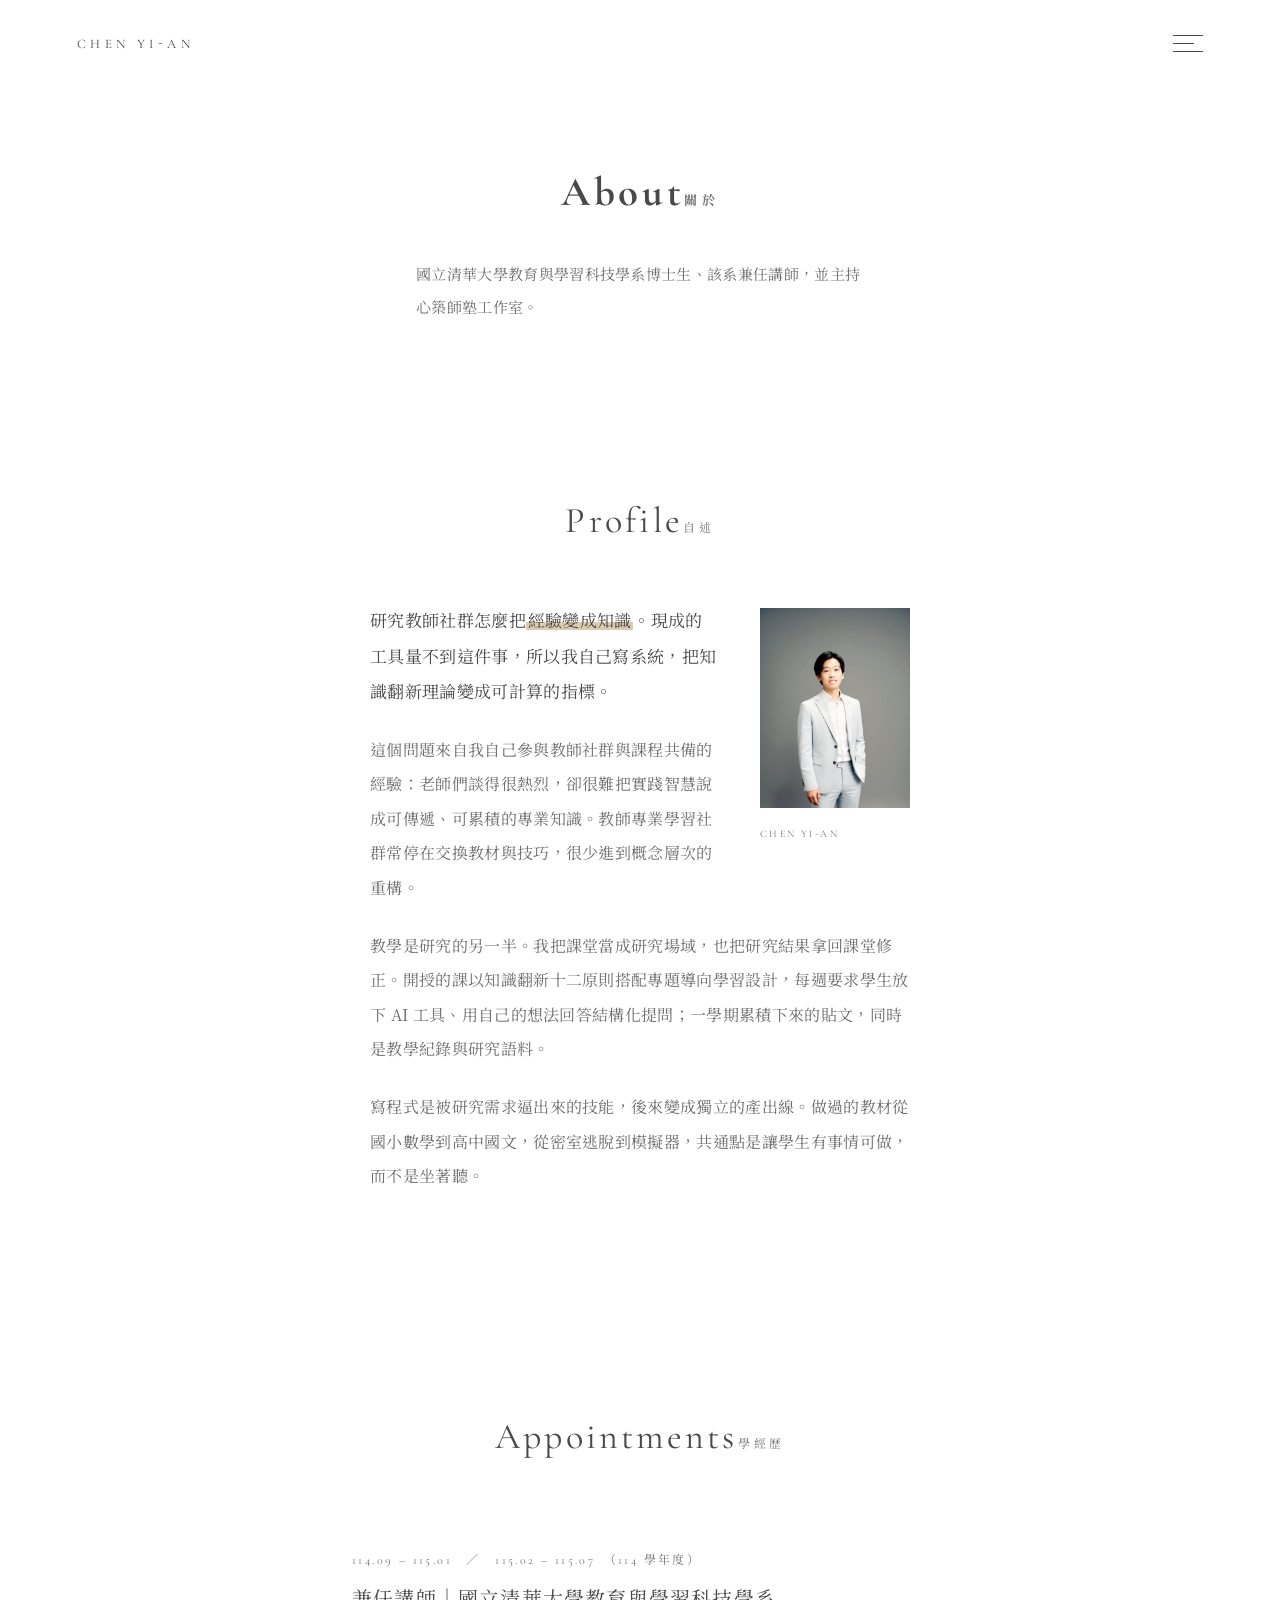
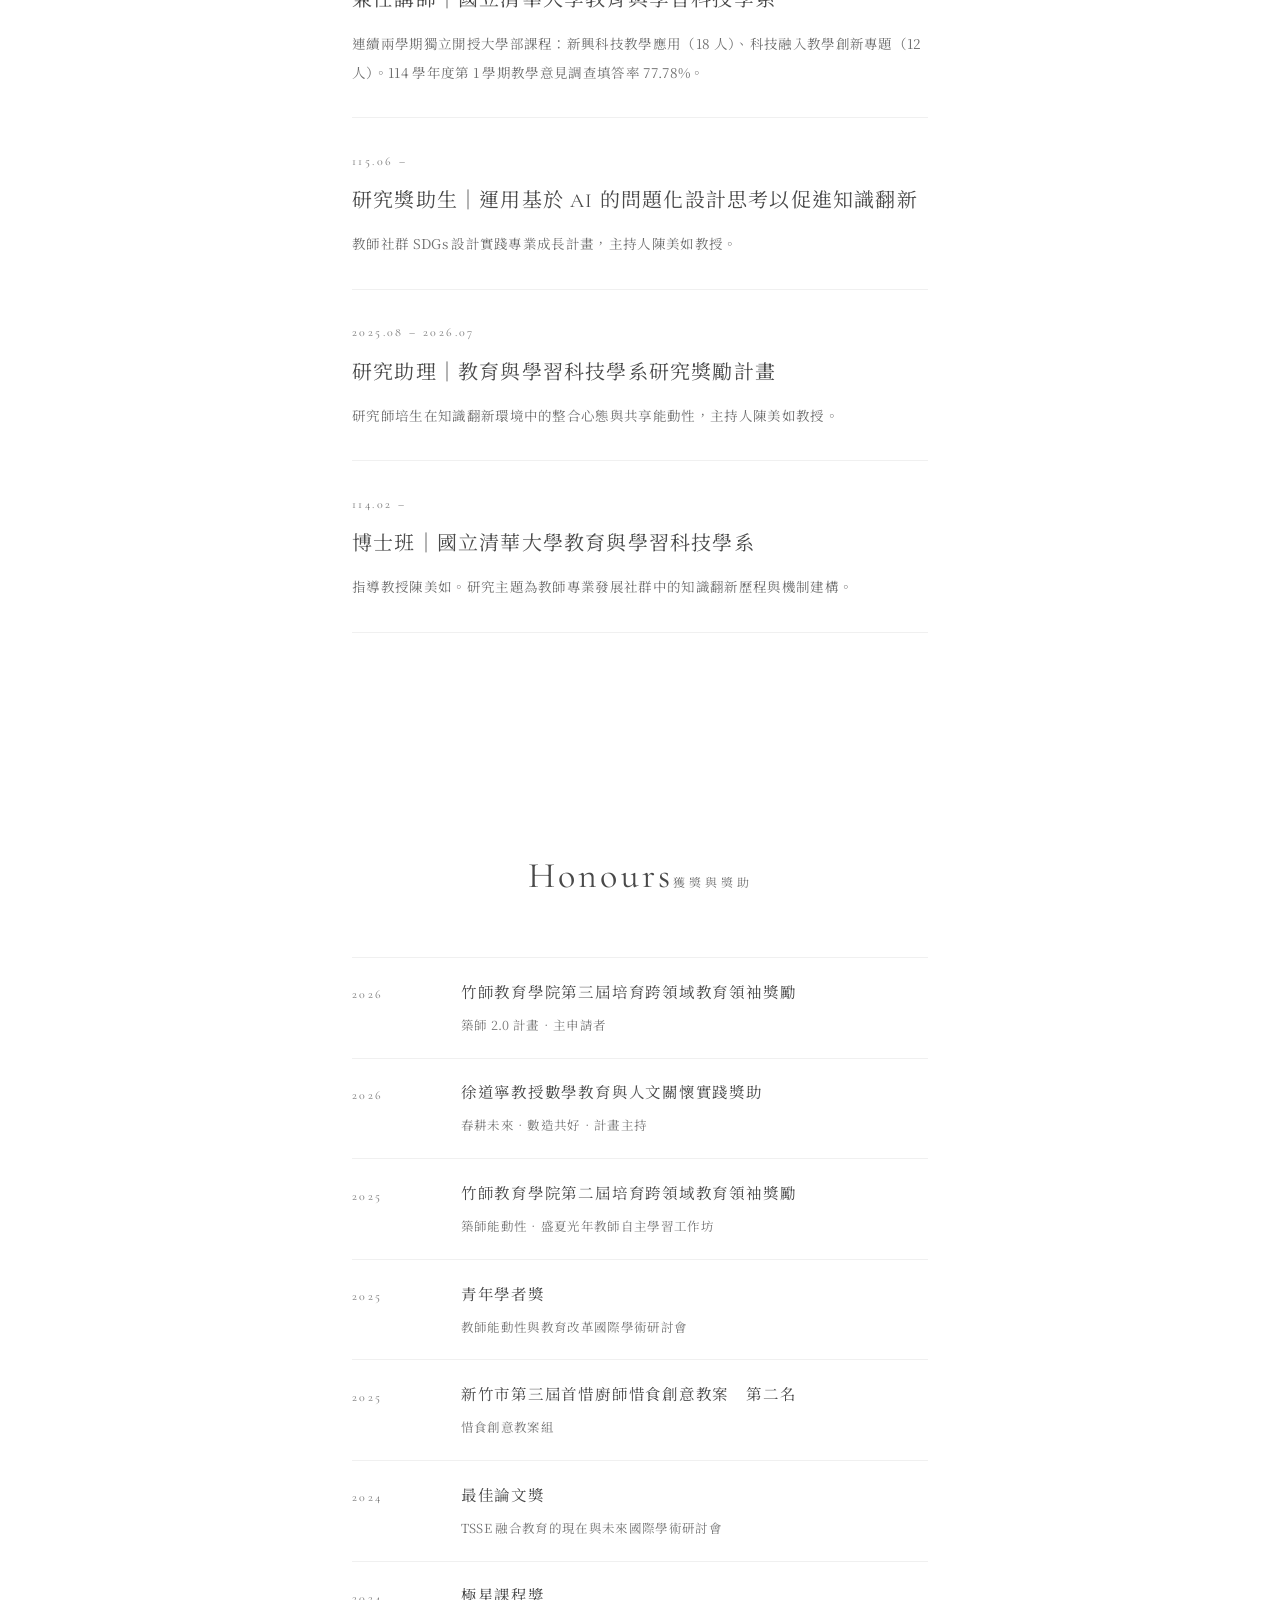
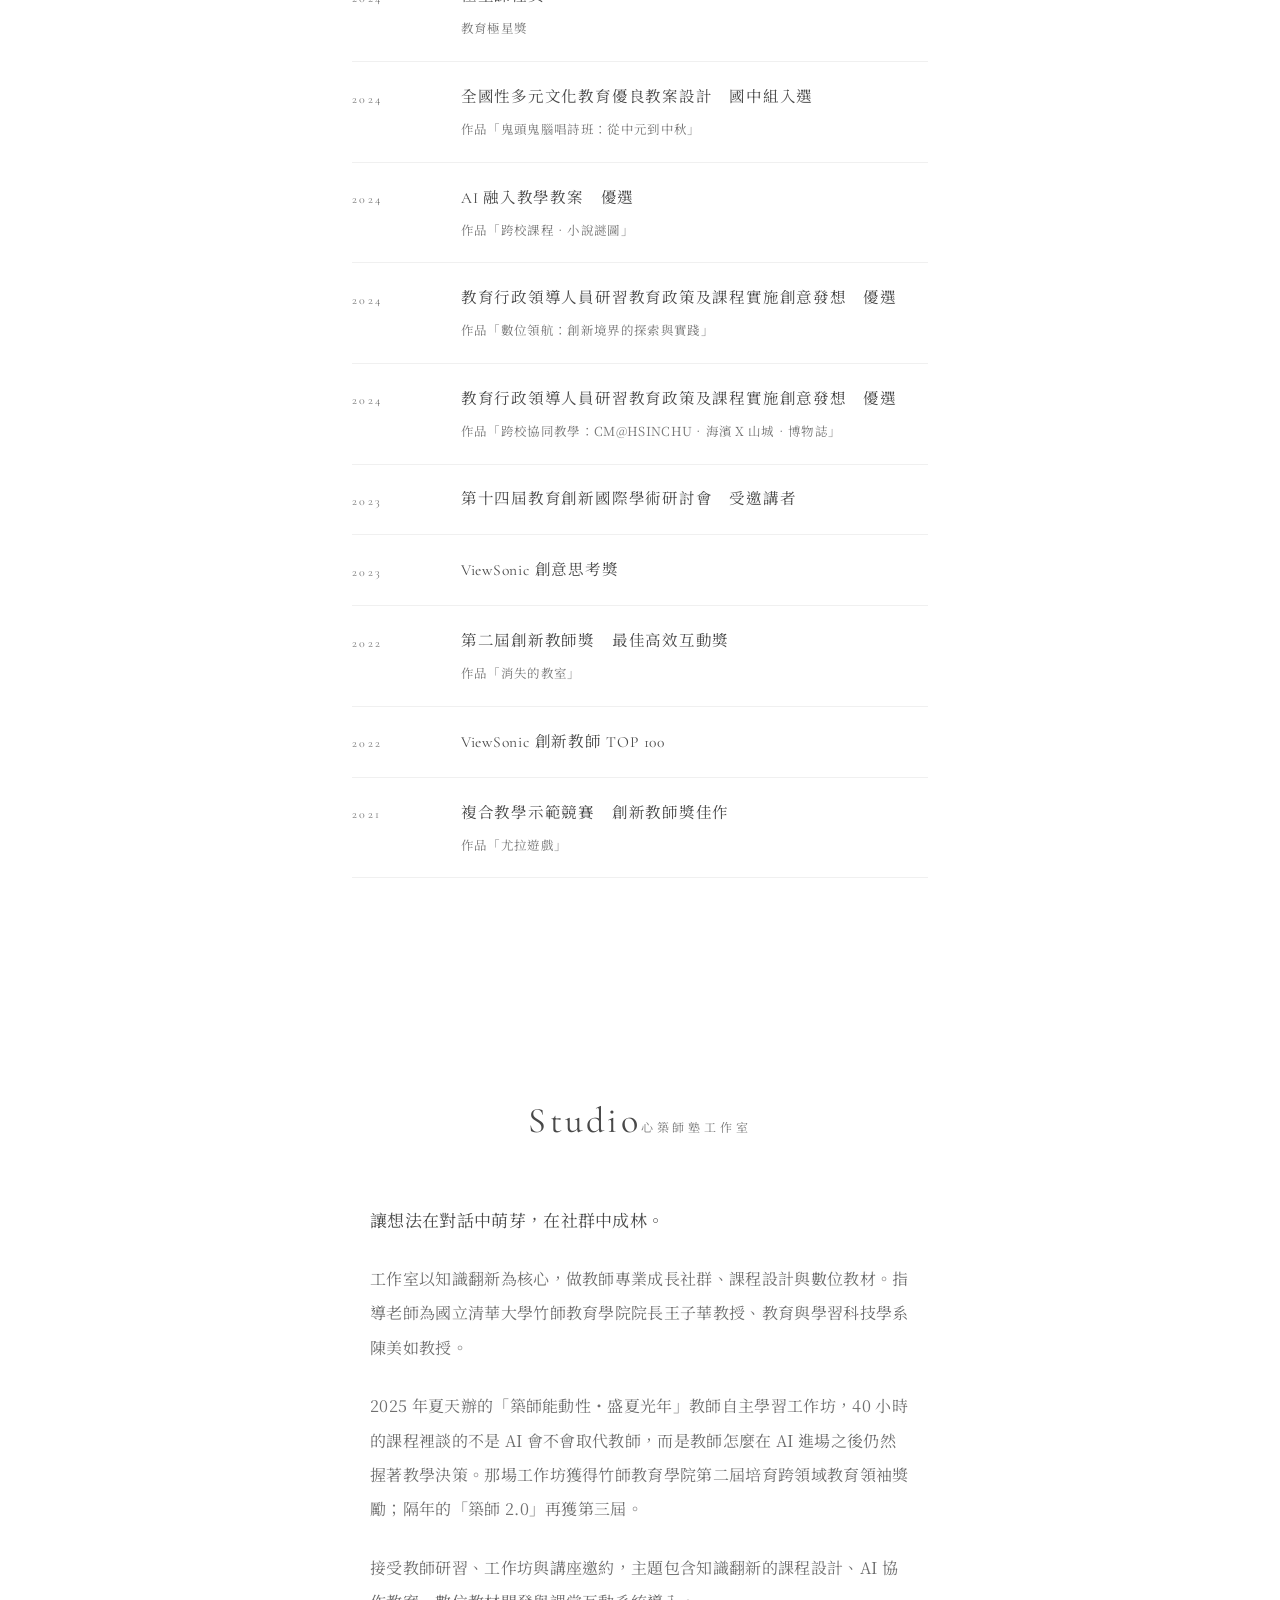
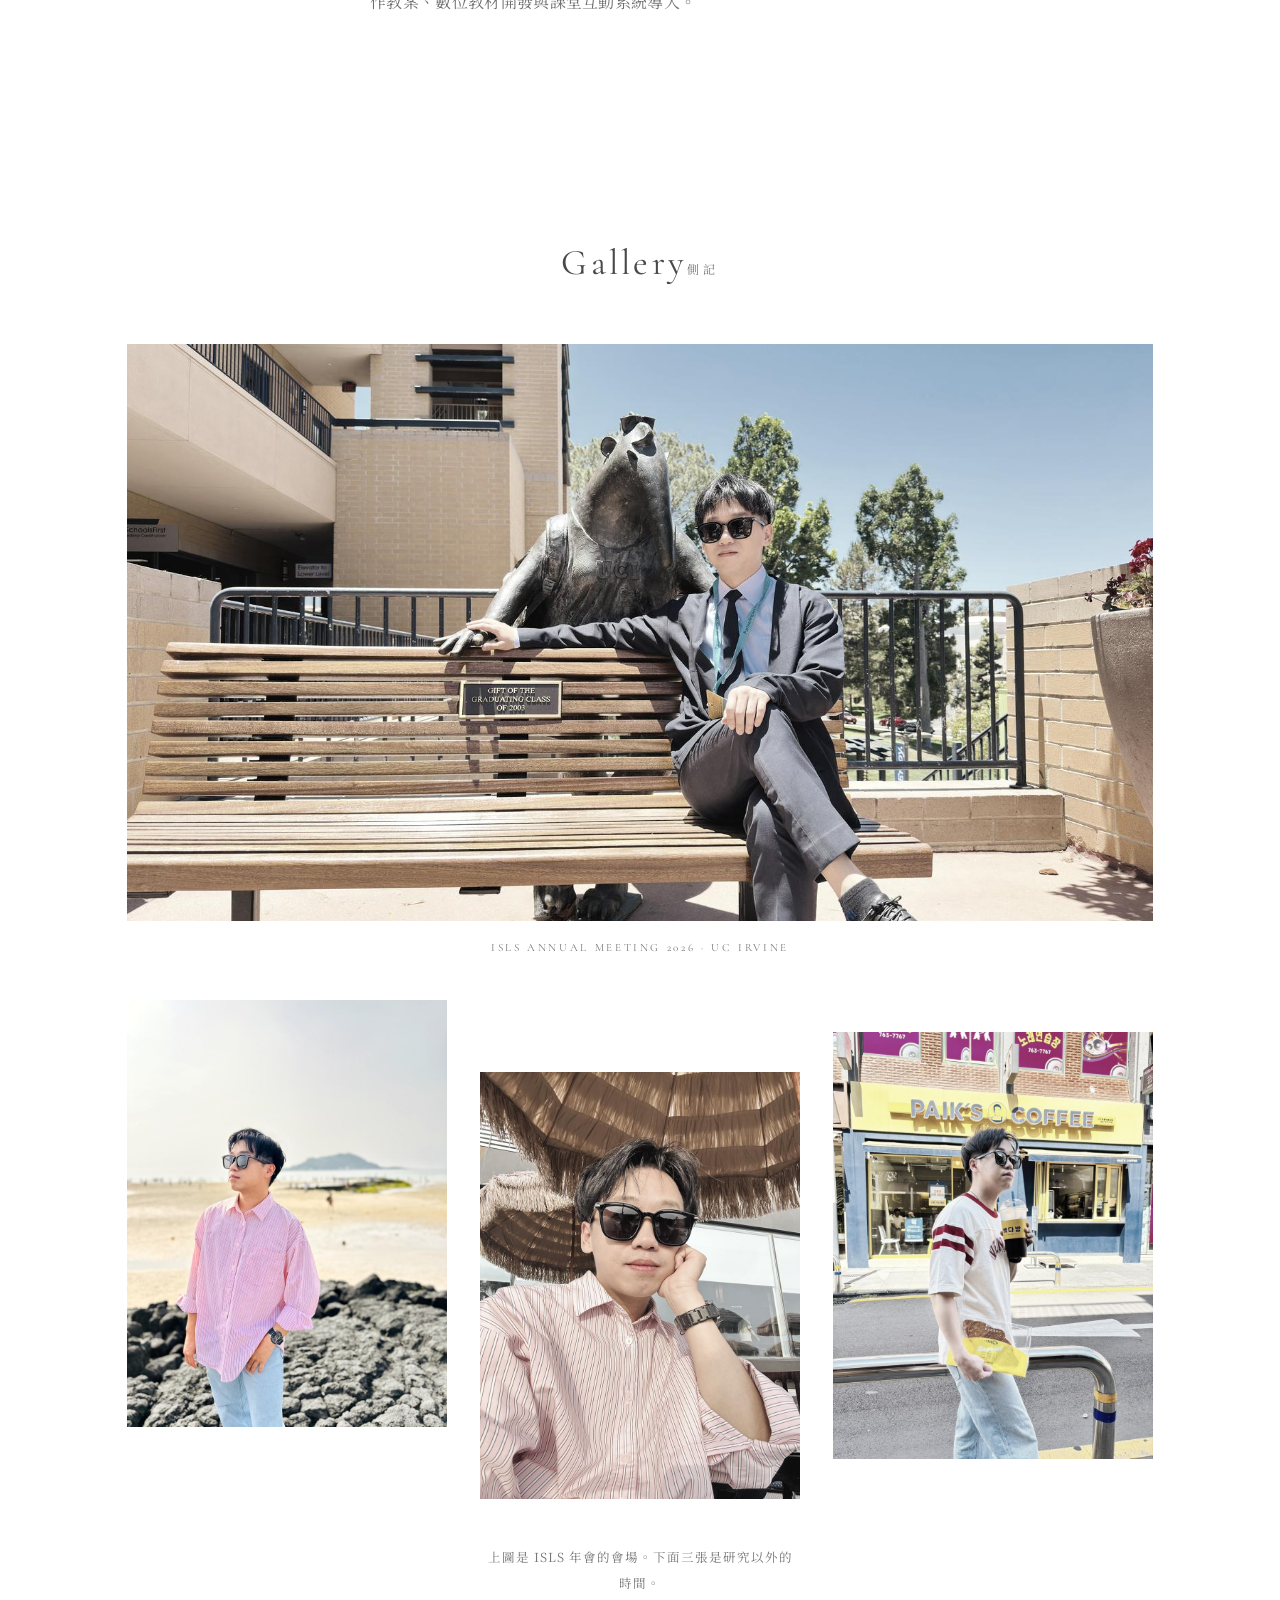
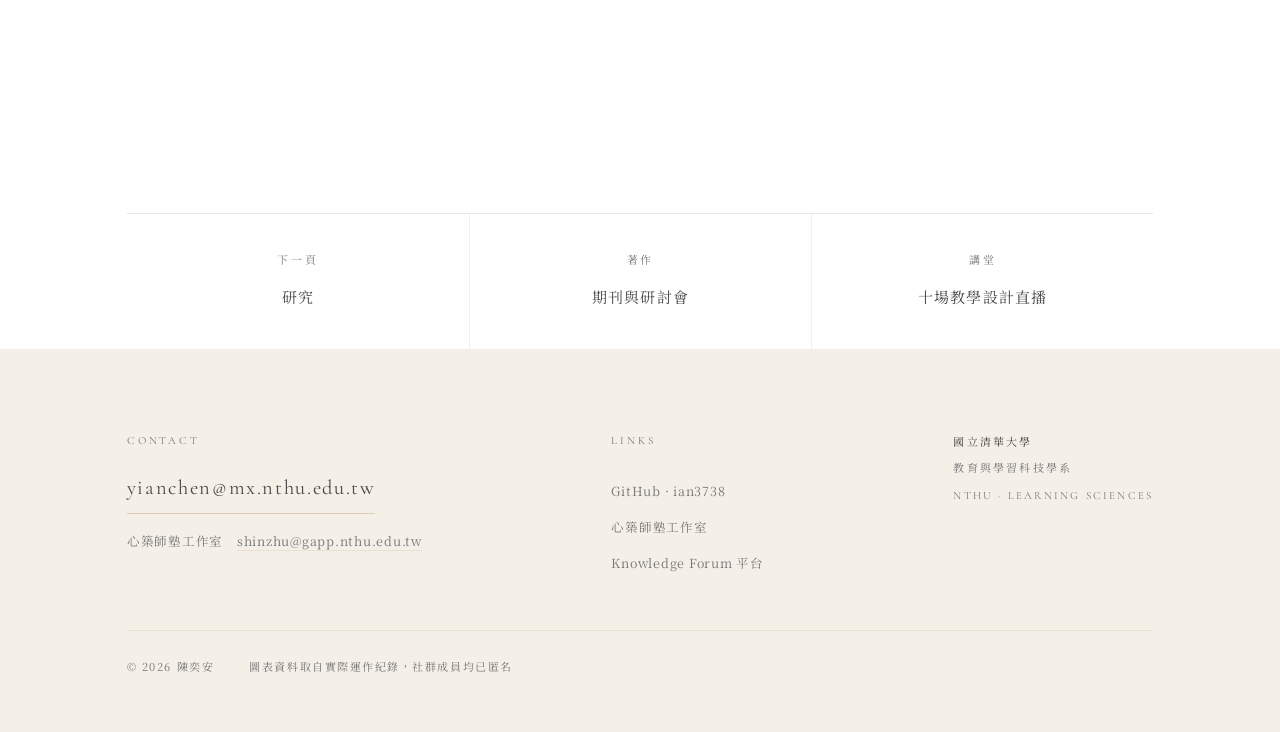
==== commit 2fd432a1: "Chen Yi-An 的連字號改成平的，並對齊大寫字母的視覺中心 Cormorant Garamond 的連字號是斜的，高度又是配小寫字母的，放進全大寫 會偏低。75px 字級下量到它的中心比大寫的視" ====
--- a/about.html
+++ b/about.html
@@ -13,7 +13,7 @@
 <body>
 
 <header class="site-head" id="sitehead">
-  <a class="brand" href="index.html">Chen Yi-An</a>
+  <a class="brand" href="index.html">Chen Yi<span class="hy">-</span>An</a>
   <button class="burger" id="burger" aria-label="選單" aria-expanded="false">
     <span></span><span></span><span></span>
   </button>
@@ -53,7 +53,7 @@
     <div class="prose rise">
       <figure class="about-portrait">
         <img src="assets/portrait.jpg" alt="陳奕安" width="864" height="1184" loading="lazy">
-        <figcaption>Chen Yi-An</figcaption>
+        <figcaption>Chen Yi<span class="hy">-</span>An</figcaption>
       </figure>
       <p class="lead">研究教師社群怎麼把<span class="hl">經驗變成知識</span>。現成的工具量不到這件事，所以我自己寫系統，把知識翻新理論變成可計算的指標。</p>
       <p>這個問題來自我自己參與教師社群與課程共備的經驗：老師們談得很熱烈，卻很難把實踐智慧說成可傳遞、可累積的專業知識。教師專業學習社群常停在交換教材與技巧，很少進到概念層次的重構。</p>
--- a/assets/style.css
+++ b/assets/style.css
@@ -71,6 +71,12 @@
   mix-blend-mode:normal;transition:background .4s;
 }
 .site-head.solid{background:rgba(255,255,255,.94);backdrop-filter:blur(8px)}
+
+/* Chen Yi-An 的連字號。Cormorant Garamond 的連字號是斜的，而且高度是配
+   小寫字母的，放進全大寫的字裡會偏低：75px 字級下量到它的中心比大寫字母的
+   視覺中心低 15px，垂直跨度 14px（斜的），加上 .26em 字距把它孤立出來就更明顯。
+   改用 Noto Serif TC 的平連字號並抬高後，跨度 8px、偏移 0.0px。 */
+.hy{font-family:"Noto Serif TC",serif;display:inline-block;transform:translateY(-.05em)}
 .brand{
   font-family:var(--f-display);font-size:13px;letter-spacing:.34em;
   color:var(--ink);white-space:nowrap;text-transform:uppercase;
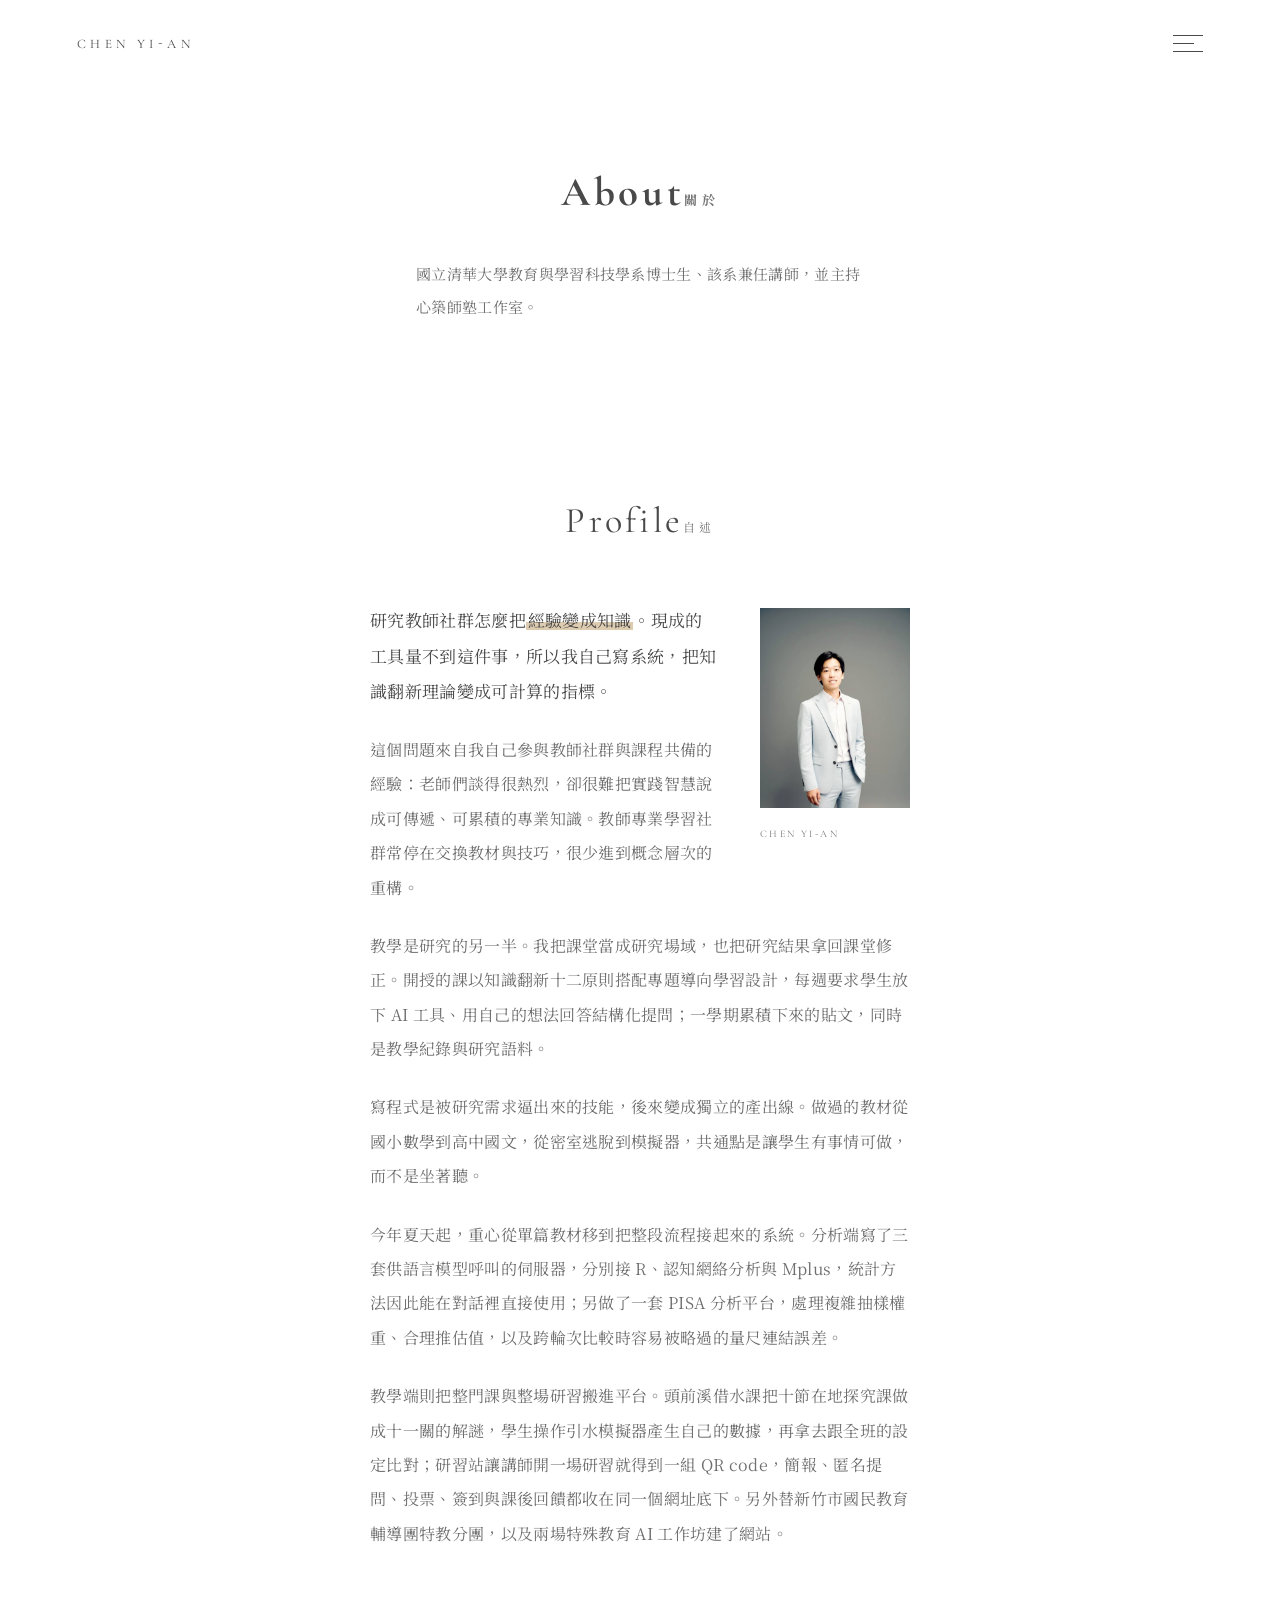
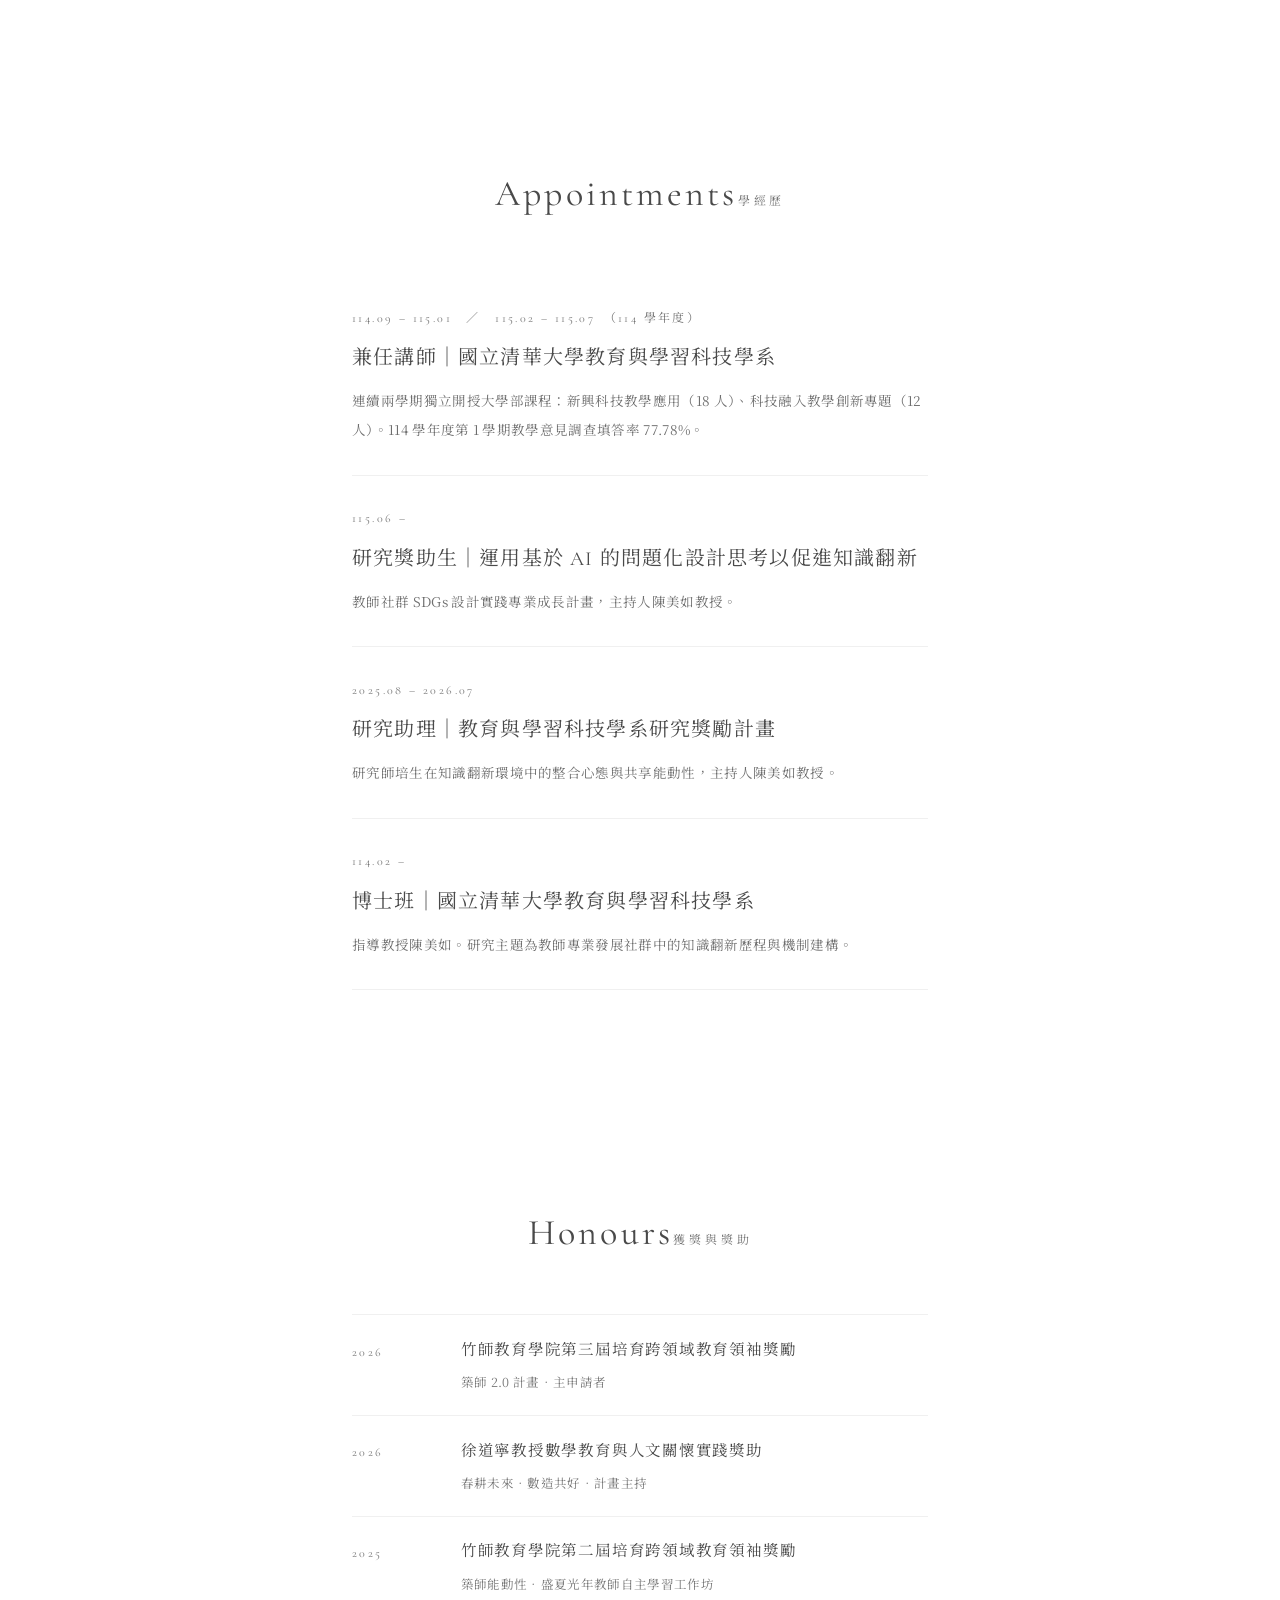
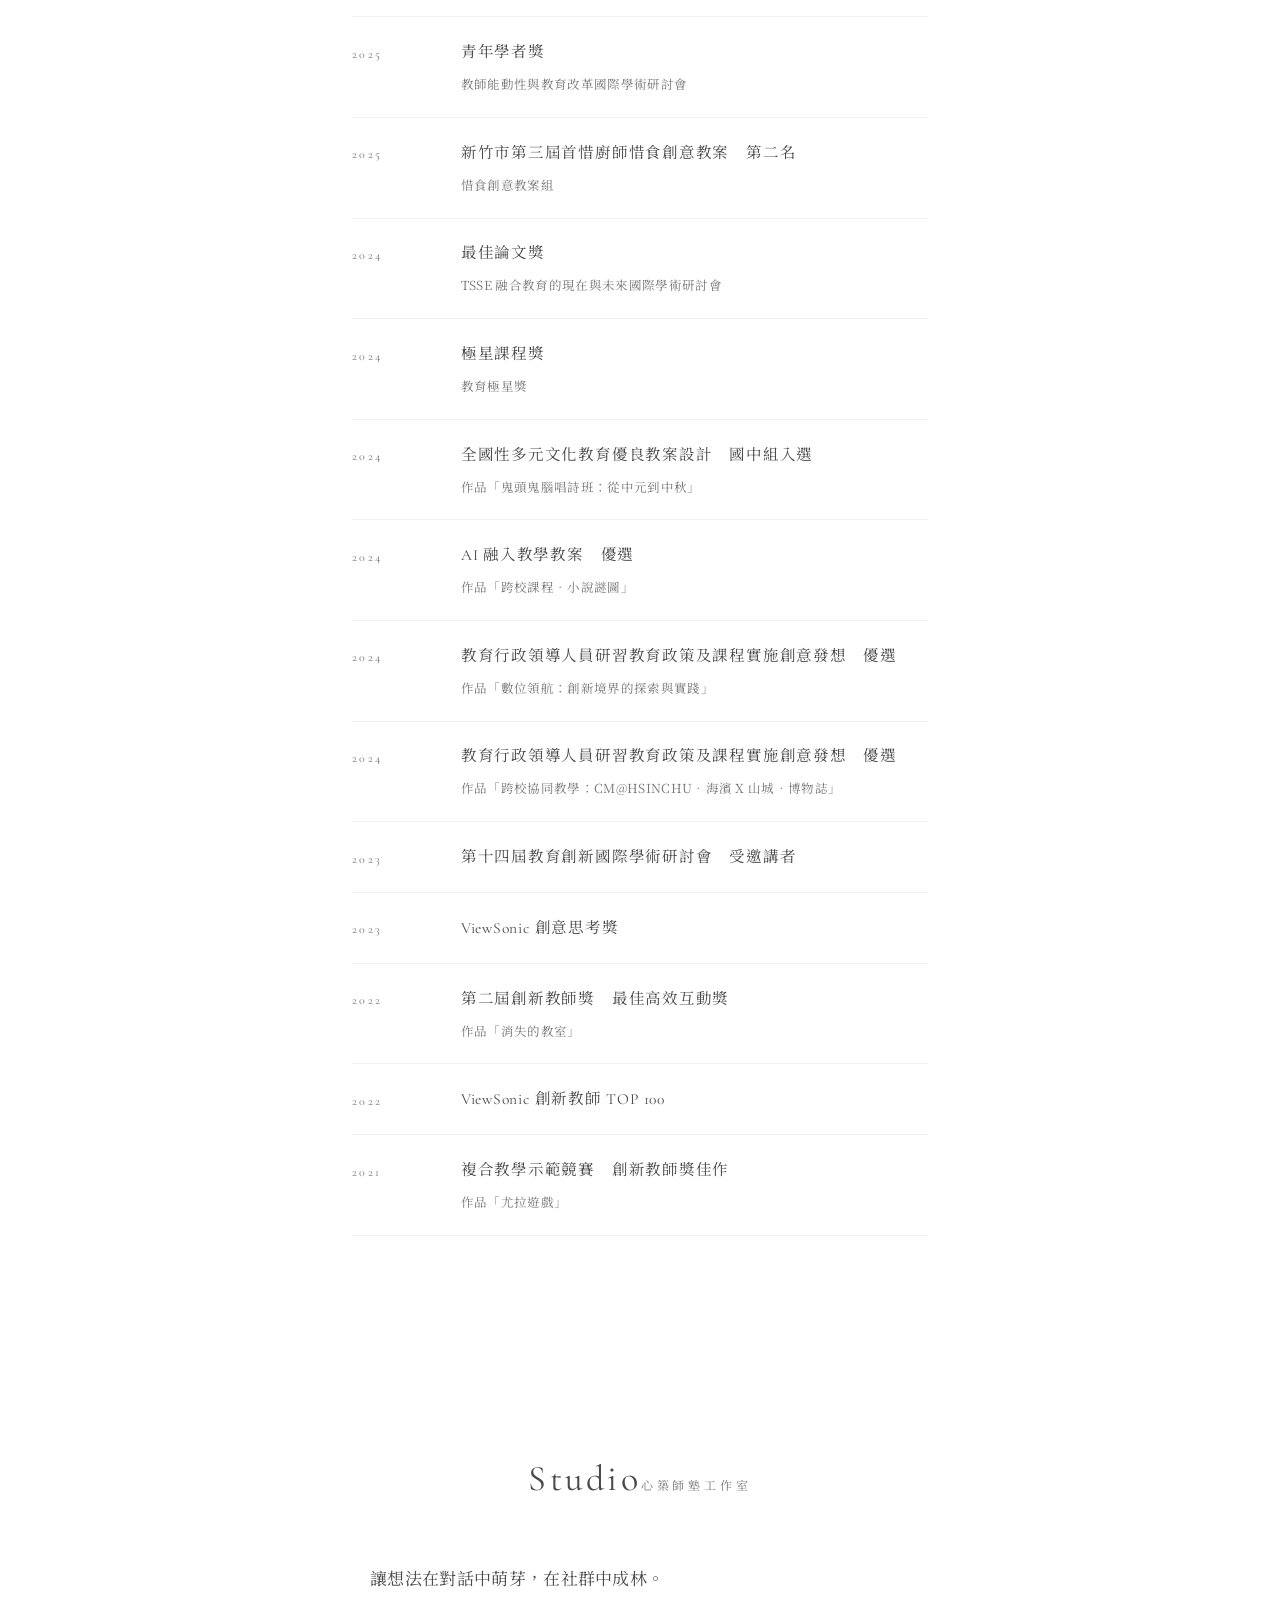
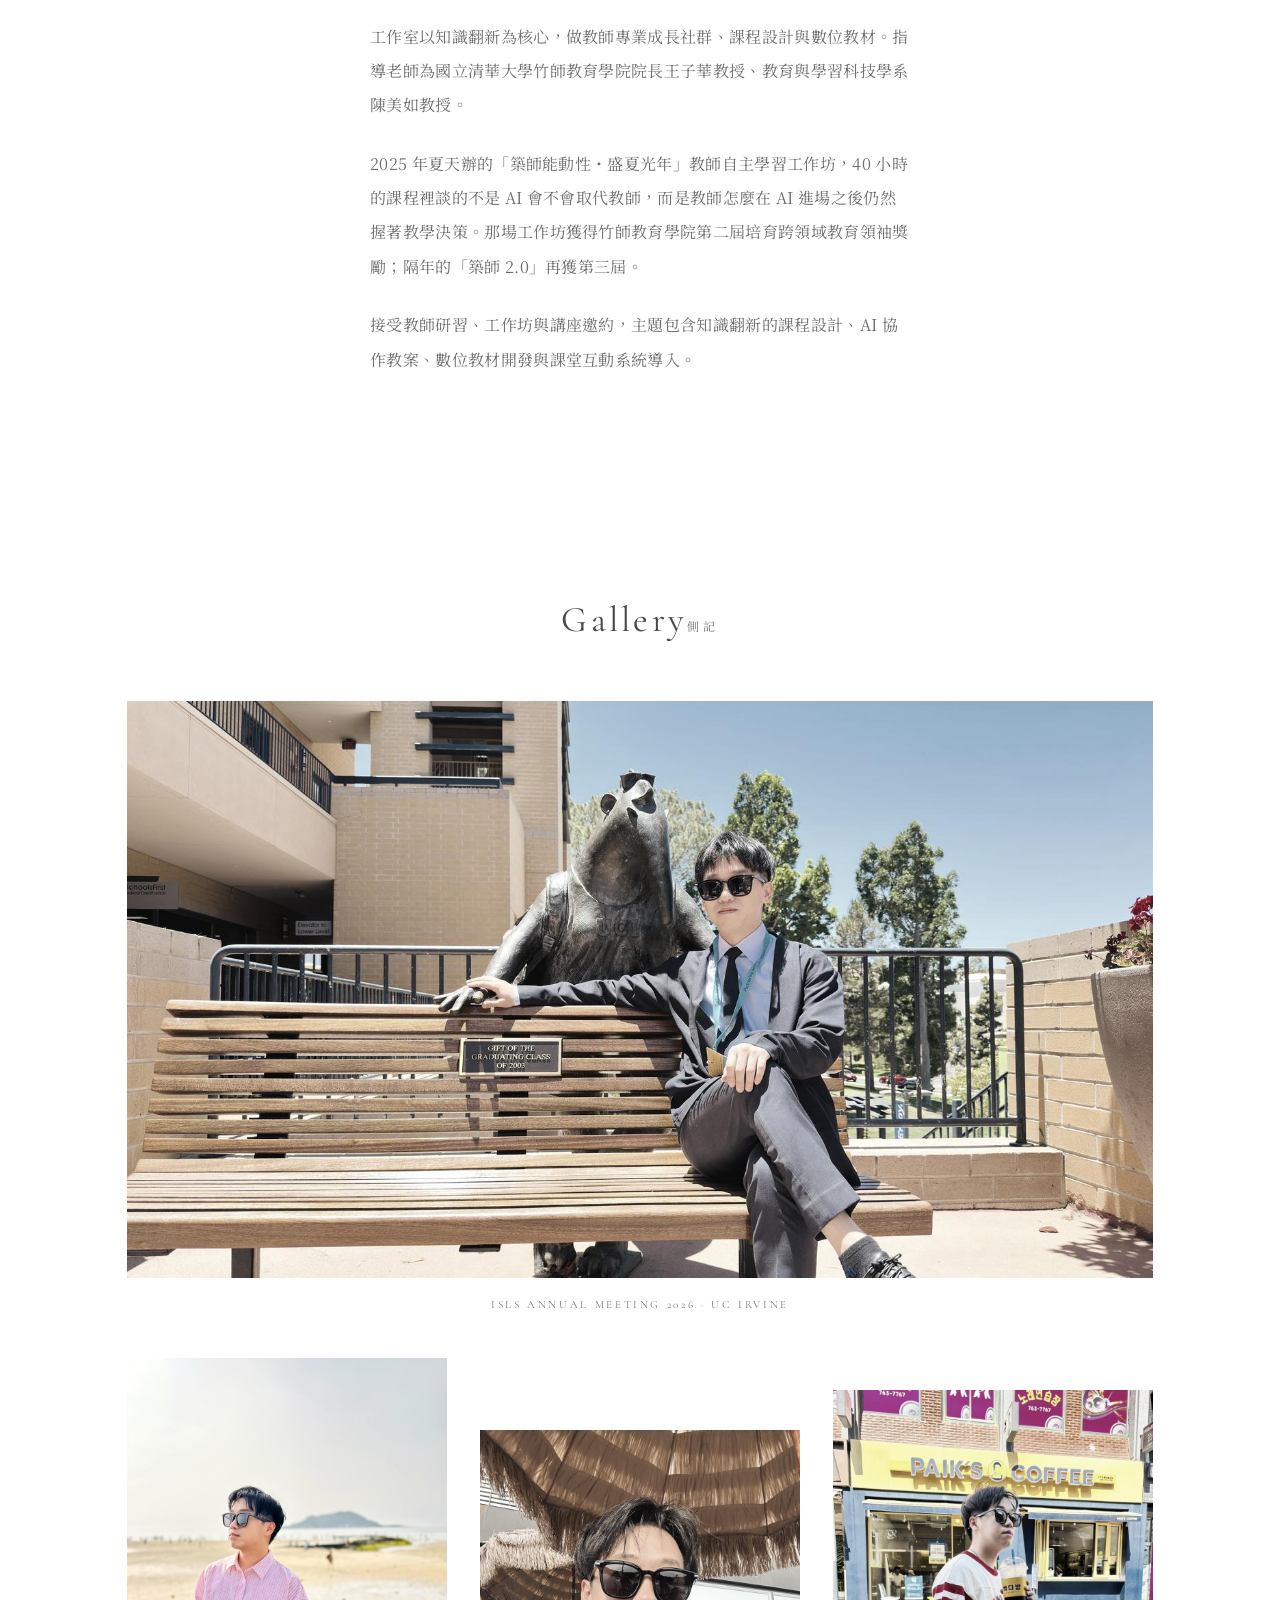
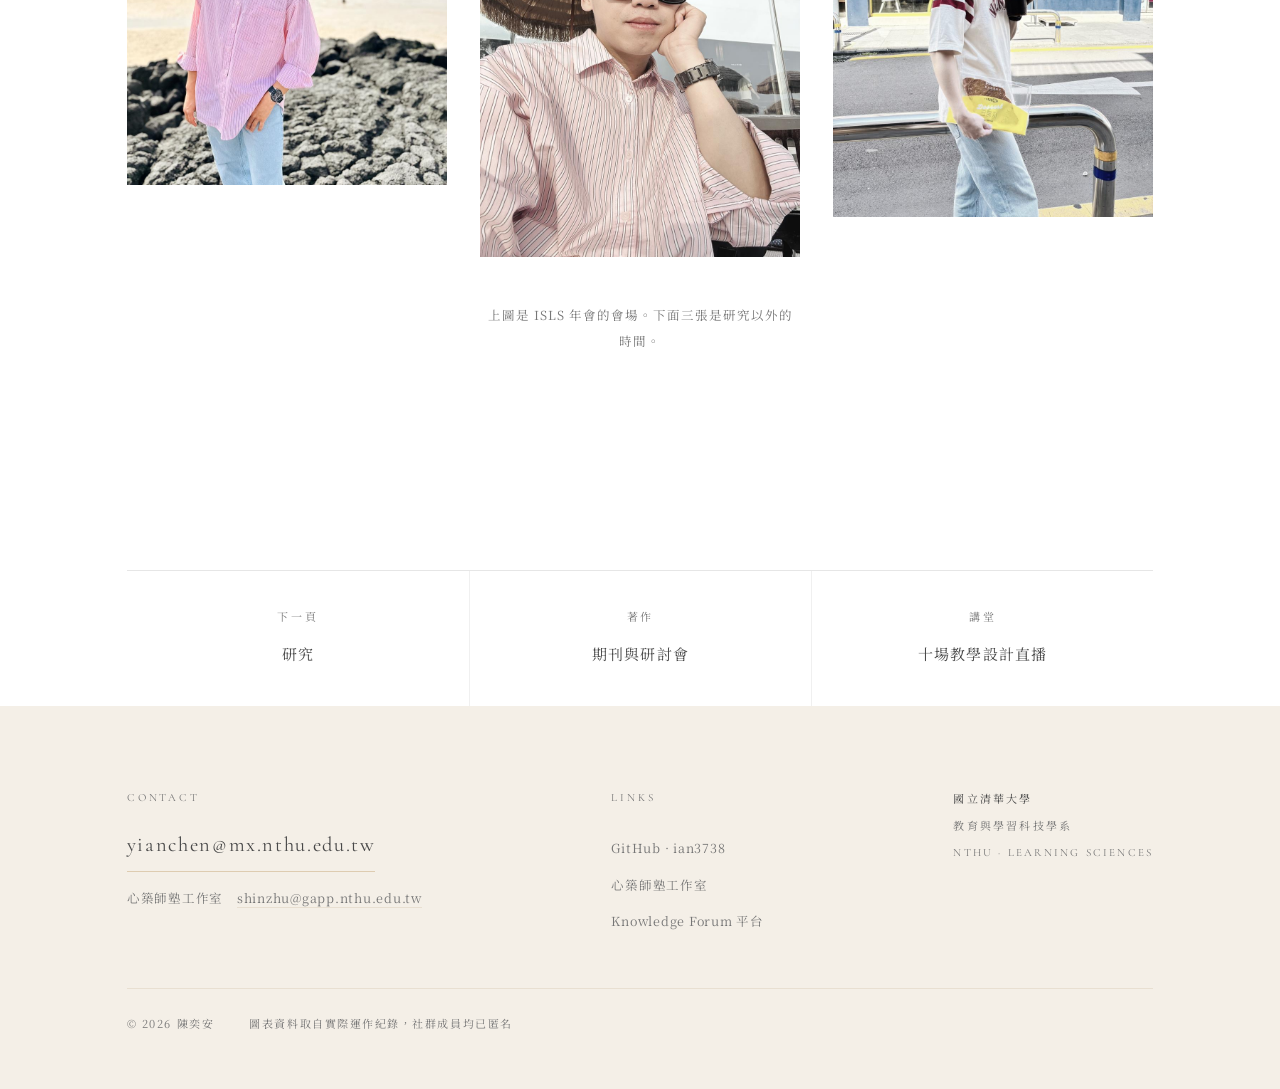
==== commit 0588bcca: "自述補上今年夏天以來開發的系統 原本的自述停在教材那一段，沒有交代近期的產出。補兩段：  - 分析端：三套供語言模型呼叫的伺服器（R、認知網絡分析、Mplus）   與 PISA 分析平台 - 教學端" ====
--- a/about.html
+++ b/about.html
@@ -4,7 +4,7 @@
 <meta charset="utf-8">
 <meta name="viewport" content="width=device-width, initial-scale=1">
 <title>關於｜陳奕安</title>
-<meta name="description" content="陳奕安的學經歷、獲獎與心築師塾工作室簡介。">
+<meta name="description" content="陳奕安的自述、學經歷、獲獎與心築師塾工作室簡介，含近期開發的分析伺服器、PISA 分析平台與課程研習平台。">
 <link rel="preconnect" href="https://fonts.googleapis.com">
 <link rel="preconnect" href="https://fonts.gstatic.com" crossorigin>
 <link href="https://fonts.googleapis.com/css2?family=Cormorant+Garamond:wght@300;400&family=Noto+Serif+TC:wght@300;400&display=swap" rel="stylesheet">
@@ -59,6 +59,8 @@
       <p>這個問題來自我自己參與教師社群與課程共備的經驗：老師們談得很熱烈，卻很難把實踐智慧說成可傳遞、可累積的專業知識。教師專業學習社群常停在交換教材與技巧，很少進到概念層次的重構。</p>
       <p>教學是研究的另一半。我把課堂當成研究場域，也把研究結果拿回課堂修正。開授的課以知識翻新十二原則搭配專題導向學習設計，每週要求學生放下 AI 工具、用自己的想法回答結構化提問；一學期累積下來的貼文，同時是教學紀錄與研究語料。</p>
       <p>寫程式是被研究需求逼出來的技能，後來變成獨立的產出線。做過的教材從國小數學到高中國文，從密室逃脫到模擬器，共通點是讓學生有事情可做，而不是坐著聽。</p>
+      <p>今年夏天起，重心從單篇教材移到把整段流程接起來的系統。分析端寫了三套供語言模型呼叫的伺服器，分別接 R、認知網絡分析與 Mplus，統計方法因此能在對話裡直接使用；另做了一套 PISA 分析平台，處理複雜抽樣權重、合理推估值，以及跨輪次比較時容易被略過的量尺連結誤差。</p>
+      <p>教學端則把整門課與整場研習搬進平台。頭前溪借水課把十節在地探究課做成十一關的解謎，學生操作引水模擬器產生自己的數據，再拿去跟全班的設定比對；研習站讓講師開一場研習就得到一組 QR code，簡報、匿名提問、投票、簽到與課後回饋都收在同一個網址底下。另外替新竹市國民教育輔導團特教分團，以及兩場特殊教育 AI 工作坊建了網站。</p>
     </div>
   </div>
 </section>
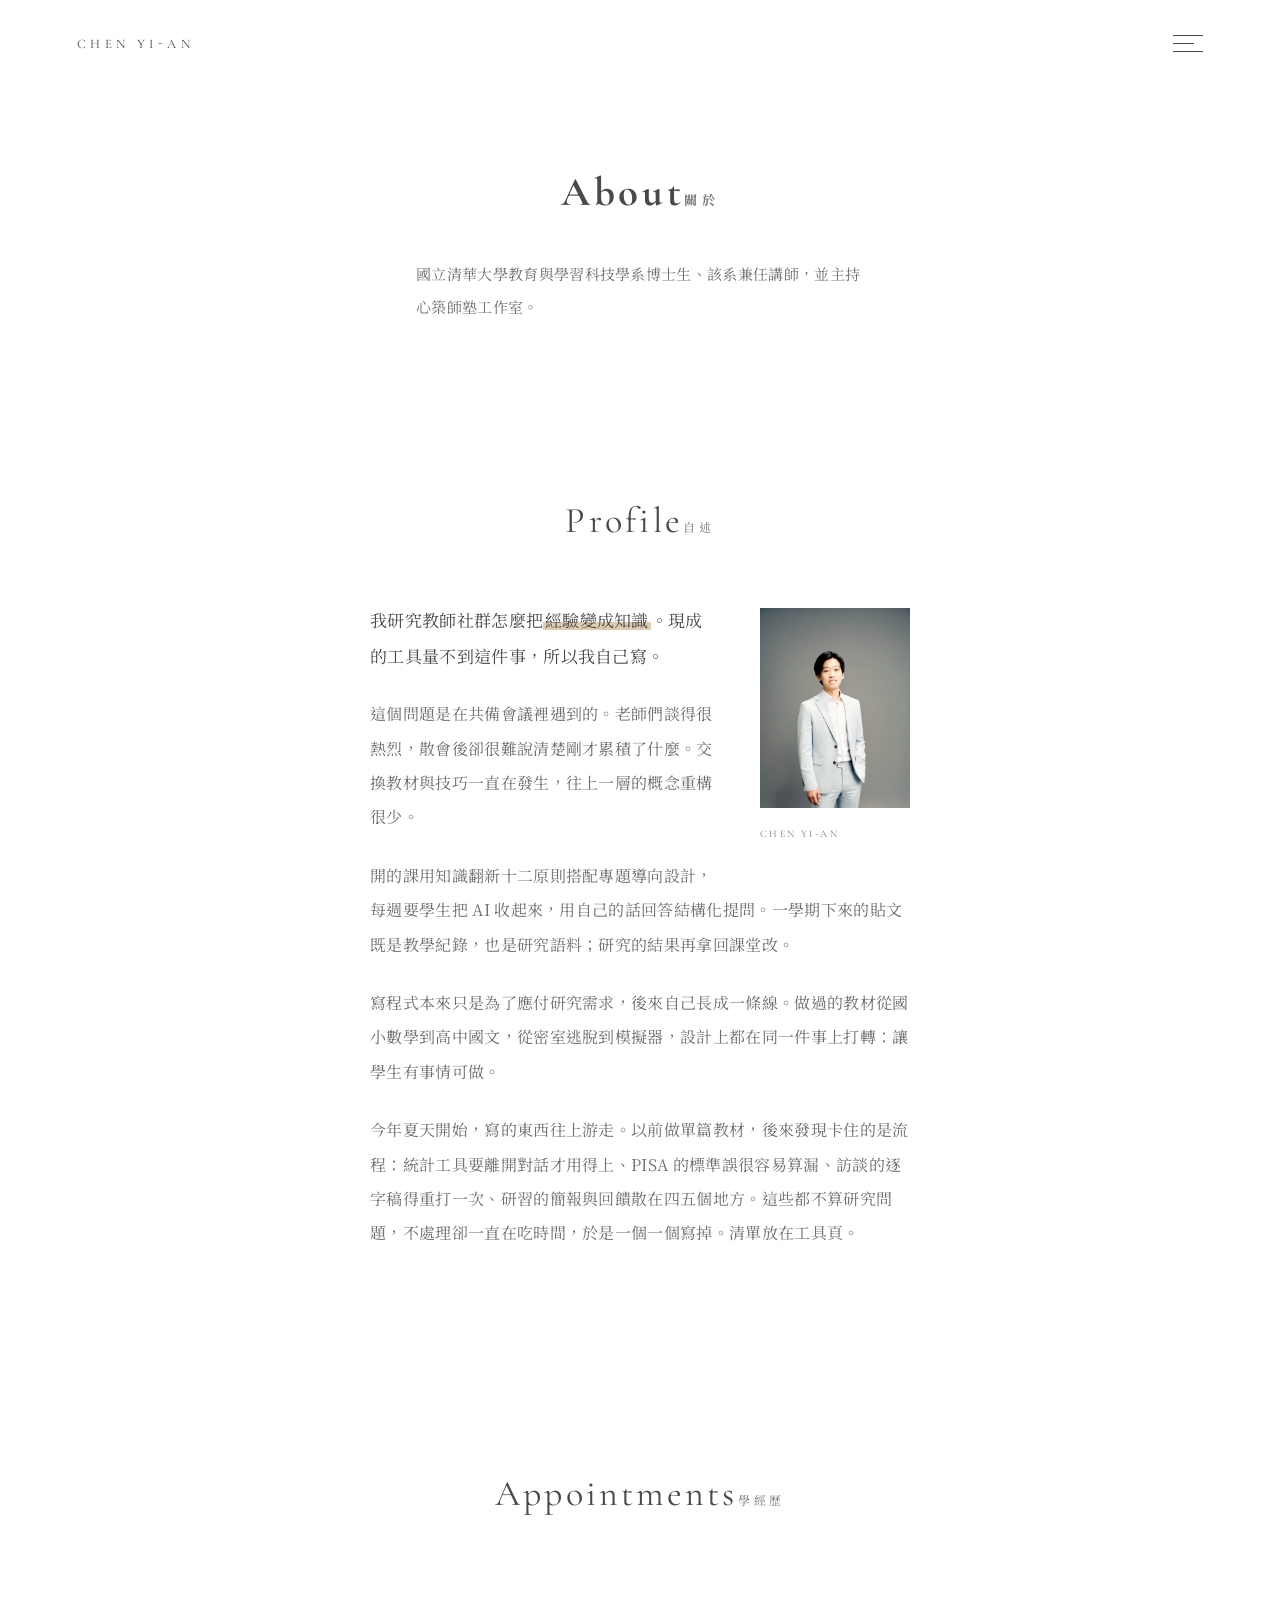
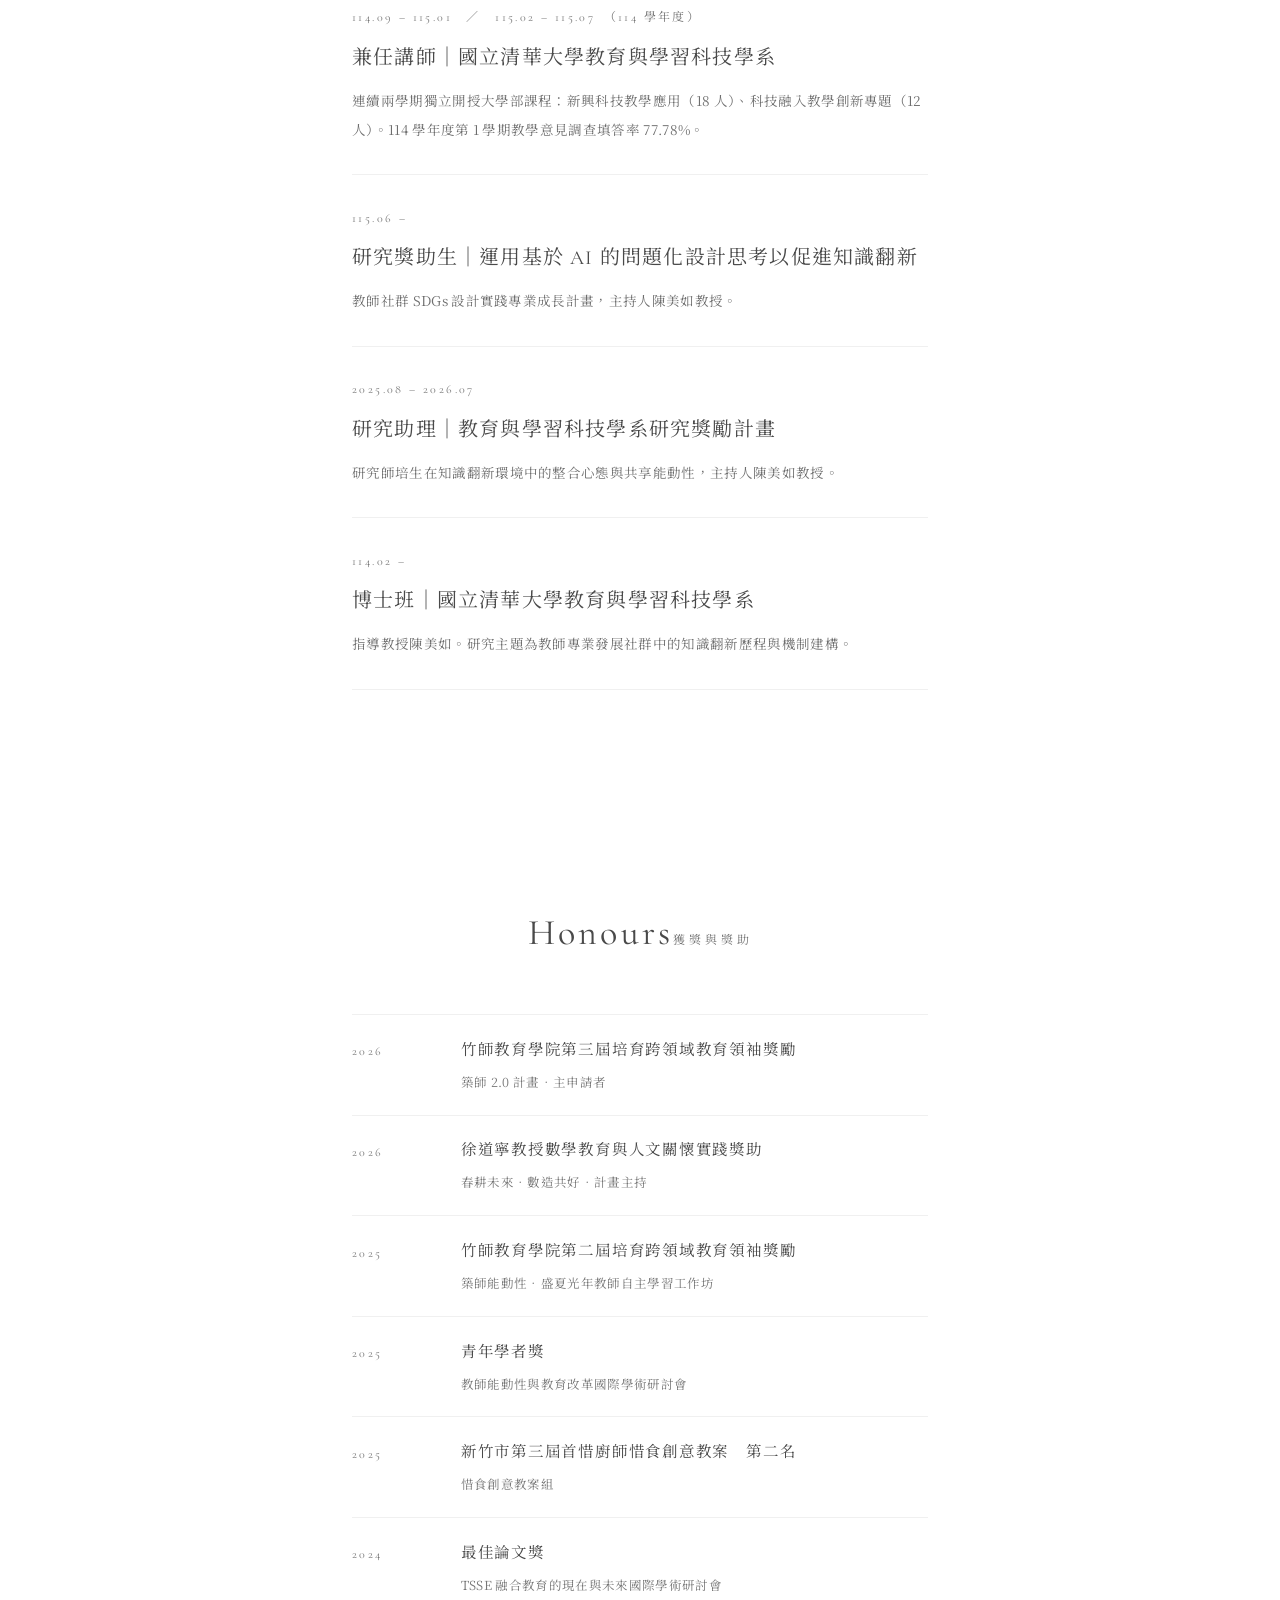
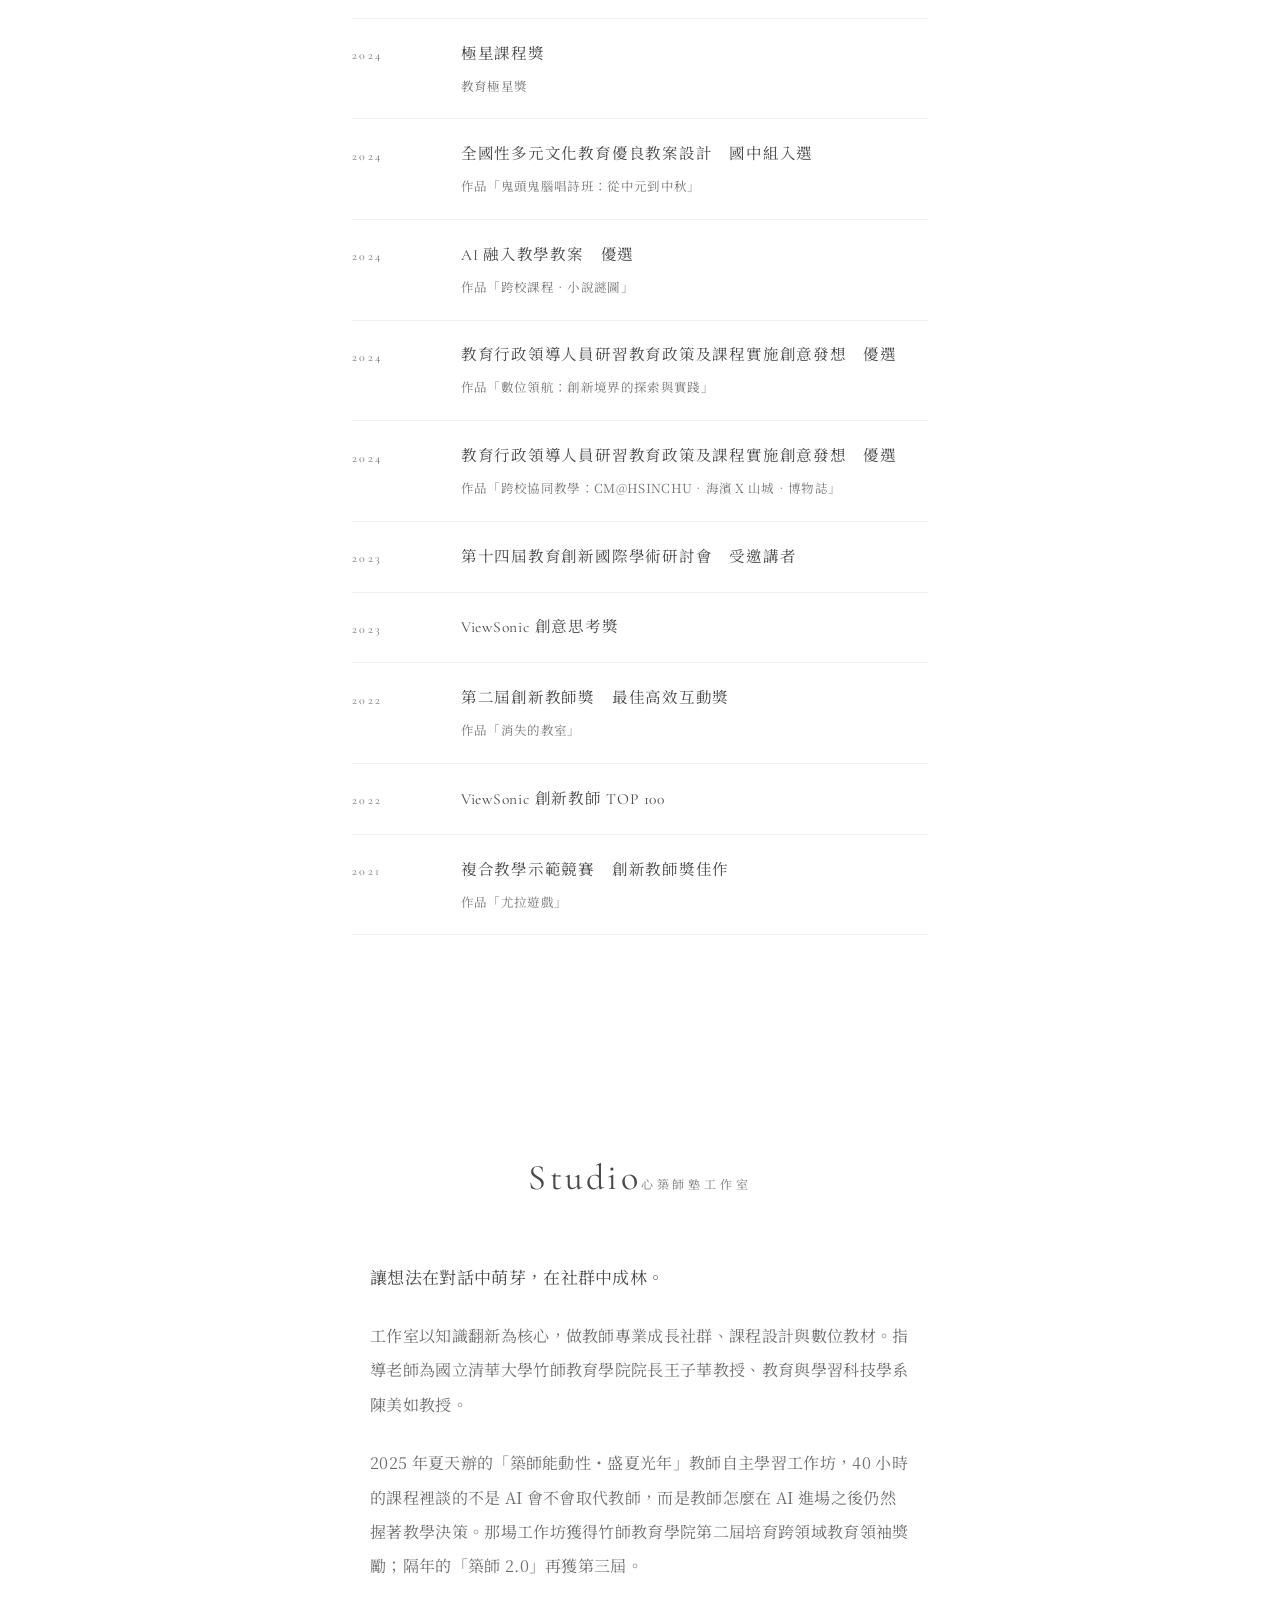
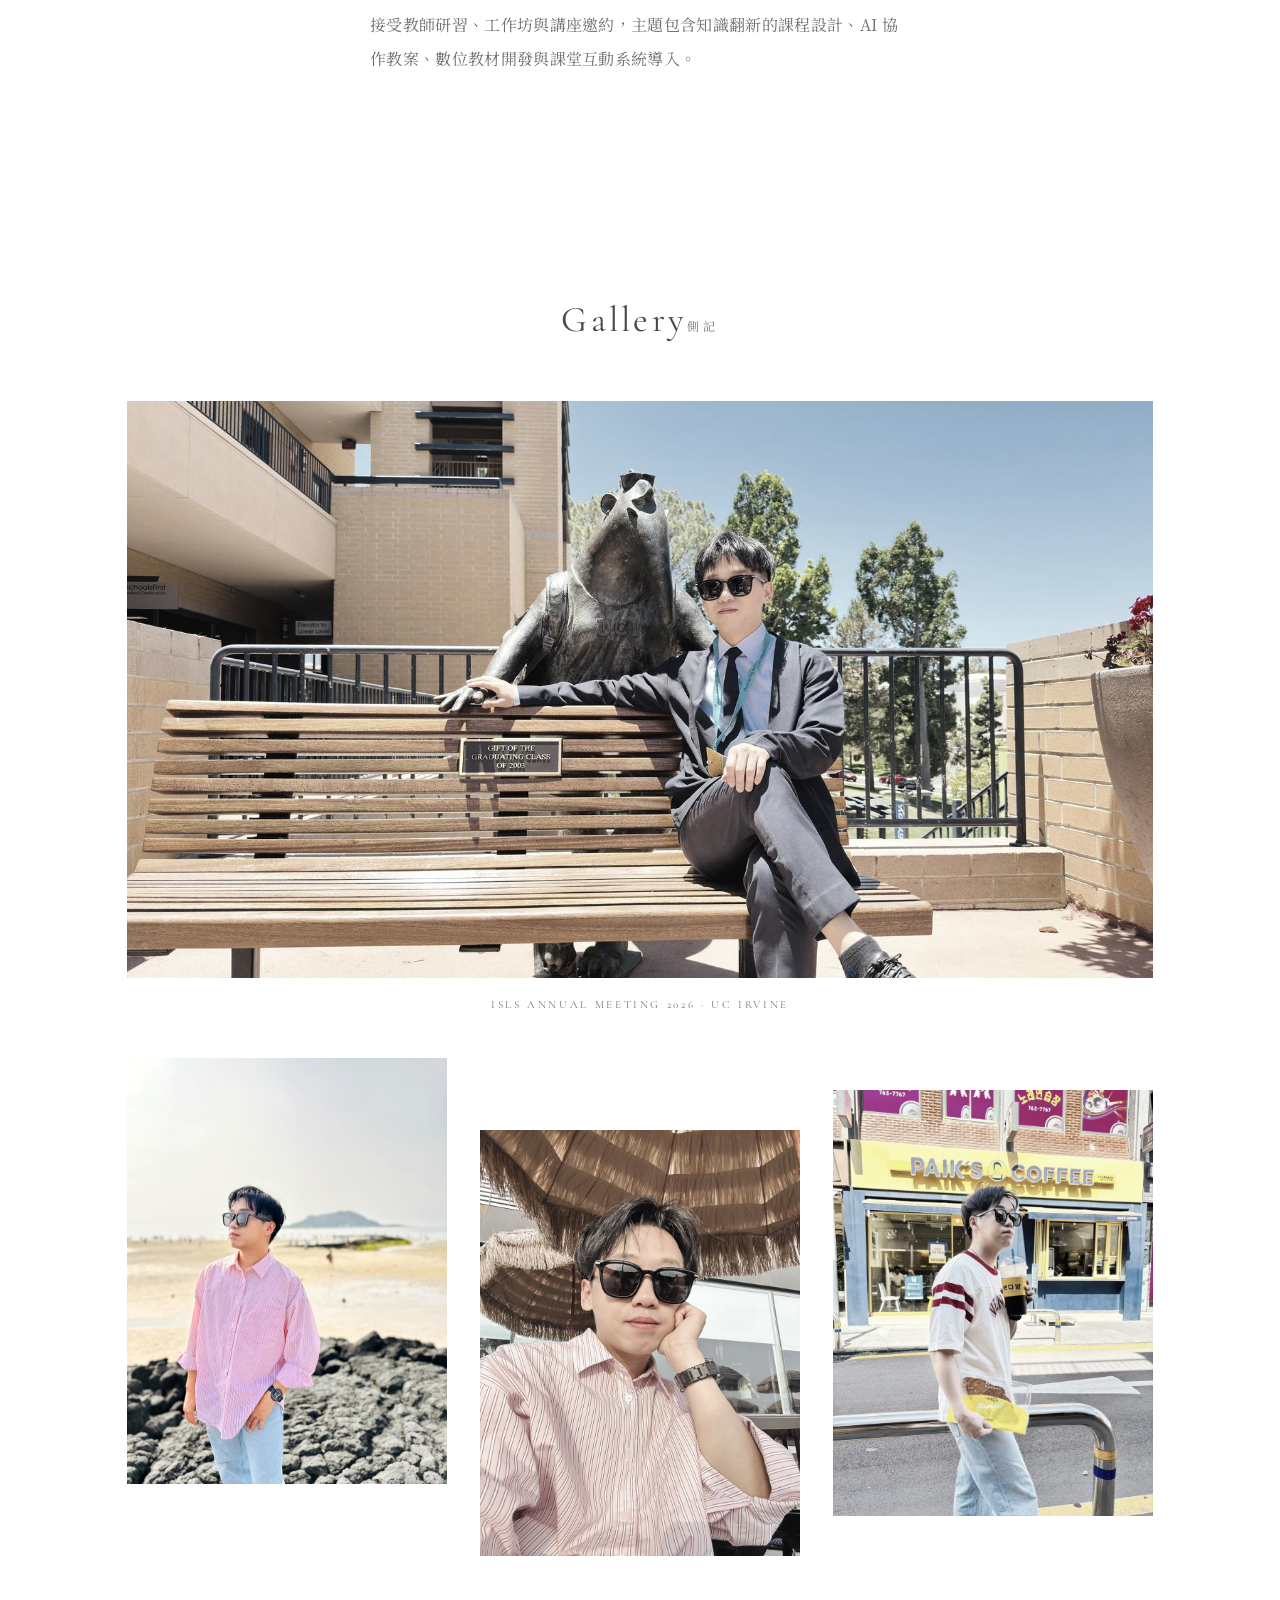
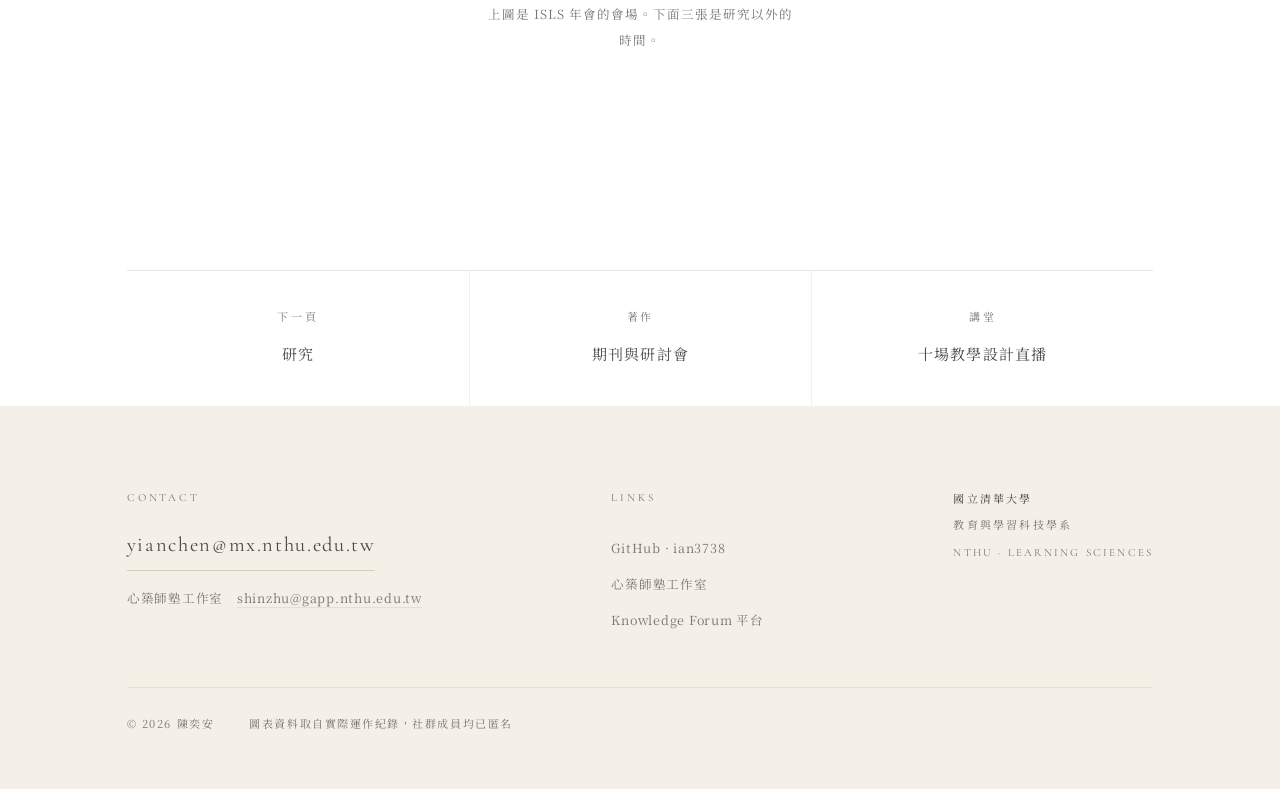
==== commit 0710a353: "自述改寫，去掉套版感 原本六段每段都是「主題句加收尾句」，節奏完全一致；最後兩段是 系統的功能清單，讀起來像產品文案。改成五段：  - 拿掉每段的收尾總結，讓句子停在事實上 - 拿掉「教學是研究的另一" ====
--- a/about.html
+++ b/about.html
@@ -55,12 +55,11 @@
         <img src="assets/portrait.jpg" alt="陳奕安" width="864" height="1184" loading="lazy">
         <figcaption>Chen Yi<span class="hy">-</span>An</figcaption>
       </figure>
-      <p class="lead">研究教師社群怎麼把<span class="hl">經驗變成知識</span>。現成的工具量不到這件事，所以我自己寫系統，把知識翻新理論變成可計算的指標。</p>
-      <p>這個問題來自我自己參與教師社群與課程共備的經驗：老師們談得很熱烈，卻很難把實踐智慧說成可傳遞、可累積的專業知識。教師專業學習社群常停在交換教材與技巧，很少進到概念層次的重構。</p>
-      <p>教學是研究的另一半。我把課堂當成研究場域，也把研究結果拿回課堂修正。開授的課以知識翻新十二原則搭配專題導向學習設計，每週要求學生放下 AI 工具、用自己的想法回答結構化提問；一學期累積下來的貼文，同時是教學紀錄與研究語料。</p>
-      <p>寫程式是被研究需求逼出來的技能，後來變成獨立的產出線。做過的教材從國小數學到高中國文，從密室逃脫到模擬器，共通點是讓學生有事情可做，而不是坐著聽。</p>
-      <p>今年夏天起，重心從單篇教材移到把整段流程接起來的系統。分析端寫了三套供語言模型呼叫的伺服器，分別接 R、認知網絡分析與 Mplus，統計方法因此能在對話裡直接使用；另做了一套 PISA 分析平台，處理複雜抽樣權重、合理推估值，以及跨輪次比較時容易被略過的量尺連結誤差。</p>
-      <p>教學端則把整門課與整場研習搬進平台。頭前溪借水課把十節在地探究課做成十一關的解謎，學生操作引水模擬器產生自己的數據，再拿去跟全班的設定比對；研習站讓講師開一場研習就得到一組 QR code，簡報、匿名提問、投票、簽到與課後回饋都收在同一個網址底下。另外替新竹市國民教育輔導團特教分團，以及兩場特殊教育 AI 工作坊建了網站。</p>
+      <p class="lead">我研究教師社群怎麼把<span class="hl">經驗變成知識</span>。現成的工具量不到這件事，所以我自己寫。</p>
+      <p>這個問題是在共備會議裡遇到的。老師們談得很熱烈，散會後卻很難說清楚剛才累積了什麼。交換教材與技巧一直在發生，往上一層的概念重構很少。</p>
+      <p>開的課用知識翻新十二原則搭配專題導向設計，每週要學生把 AI 收起來，用自己的話回答結構化提問。一學期下來的貼文既是教學紀錄，也是研究語料；研究的結果再拿回課堂改。</p>
+      <p>寫程式本來只是為了應付研究需求，後來自己長成一條線。做過的教材從國小數學到高中國文，從密室逃脫到模擬器，設計上都在同一件事上打轉：讓學生有事情可做。</p>
+      <p>今年夏天開始，寫的東西往上游走。以前做單篇教材，後來發現卡住的是流程：統計工具要離開對話才用得上、PISA 的標準誤很容易算漏、訪談的逐字稿得重打一次、研習的簡報與回饋散在四五個地方。這些都不算研究問題，不處理卻一直在吃時間，於是一個一個寫掉。清單放在工具頁。</p>
     </div>
   </div>
 </section>
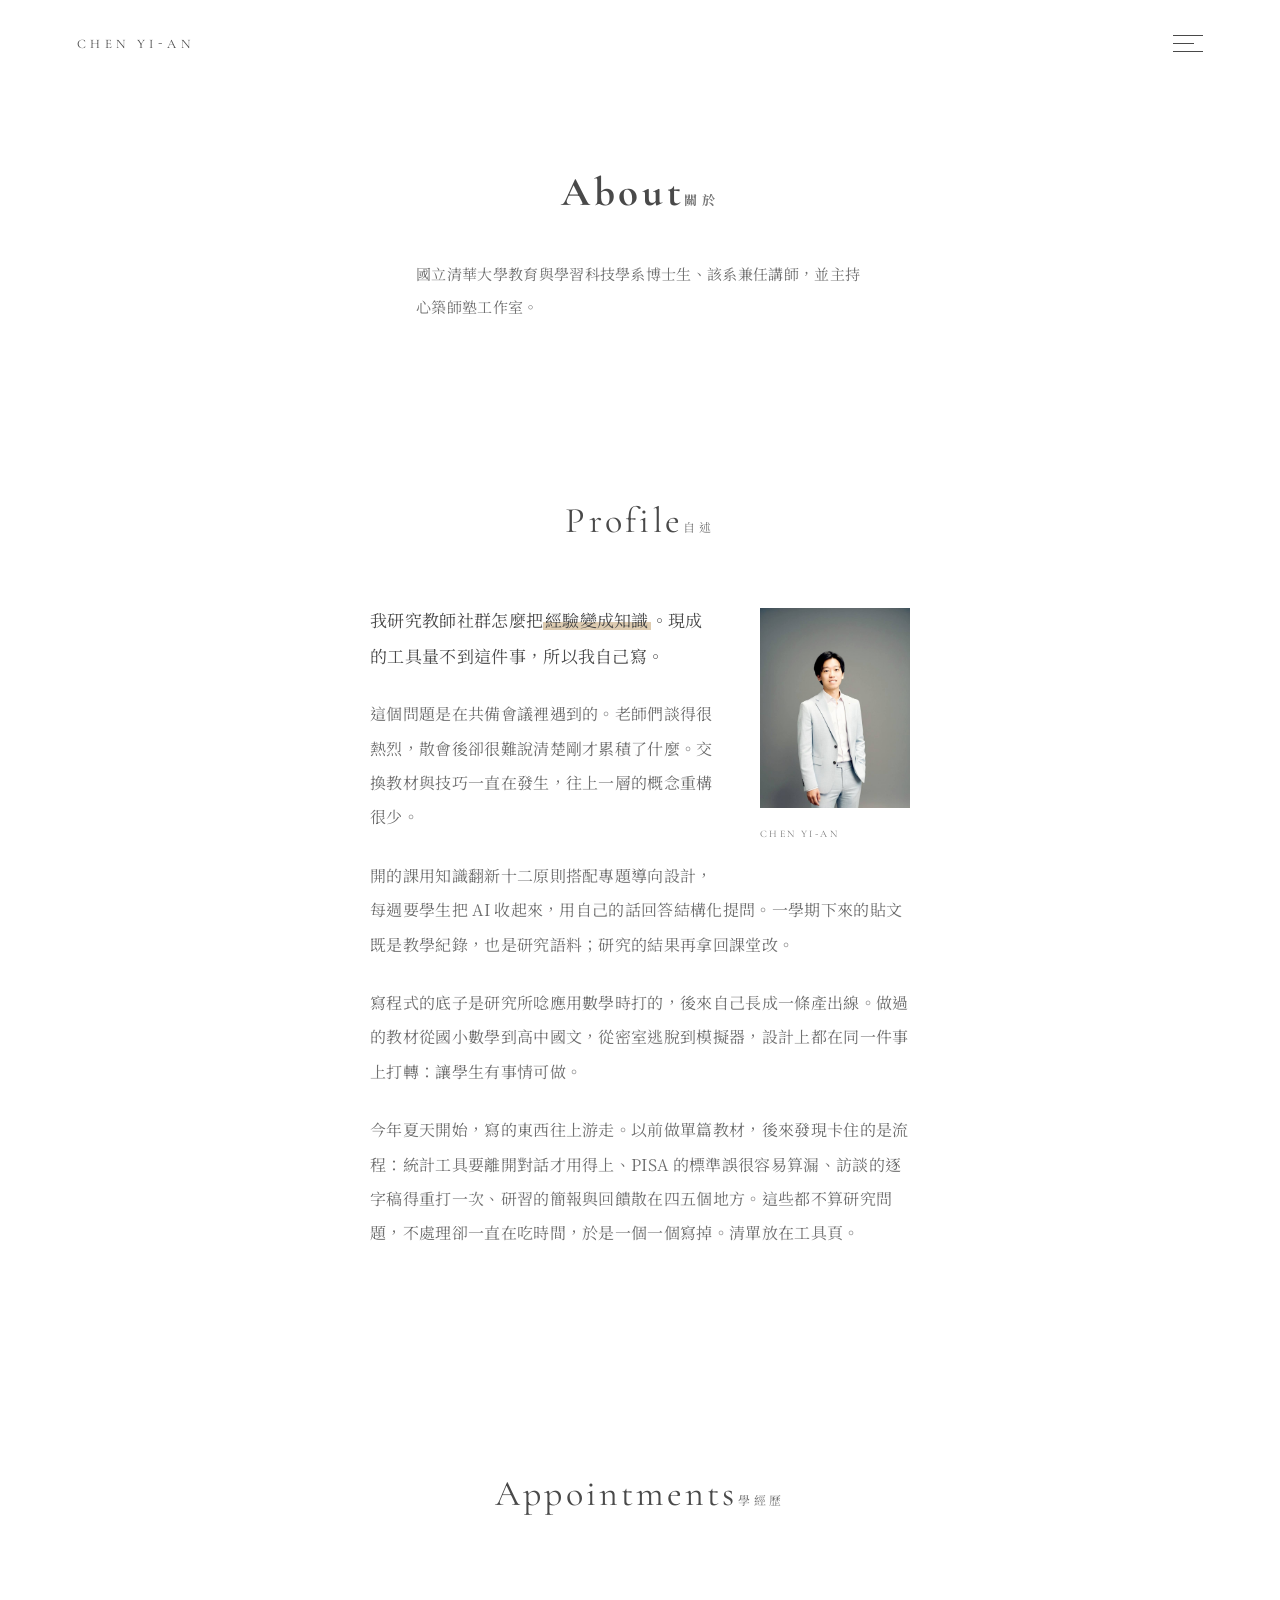
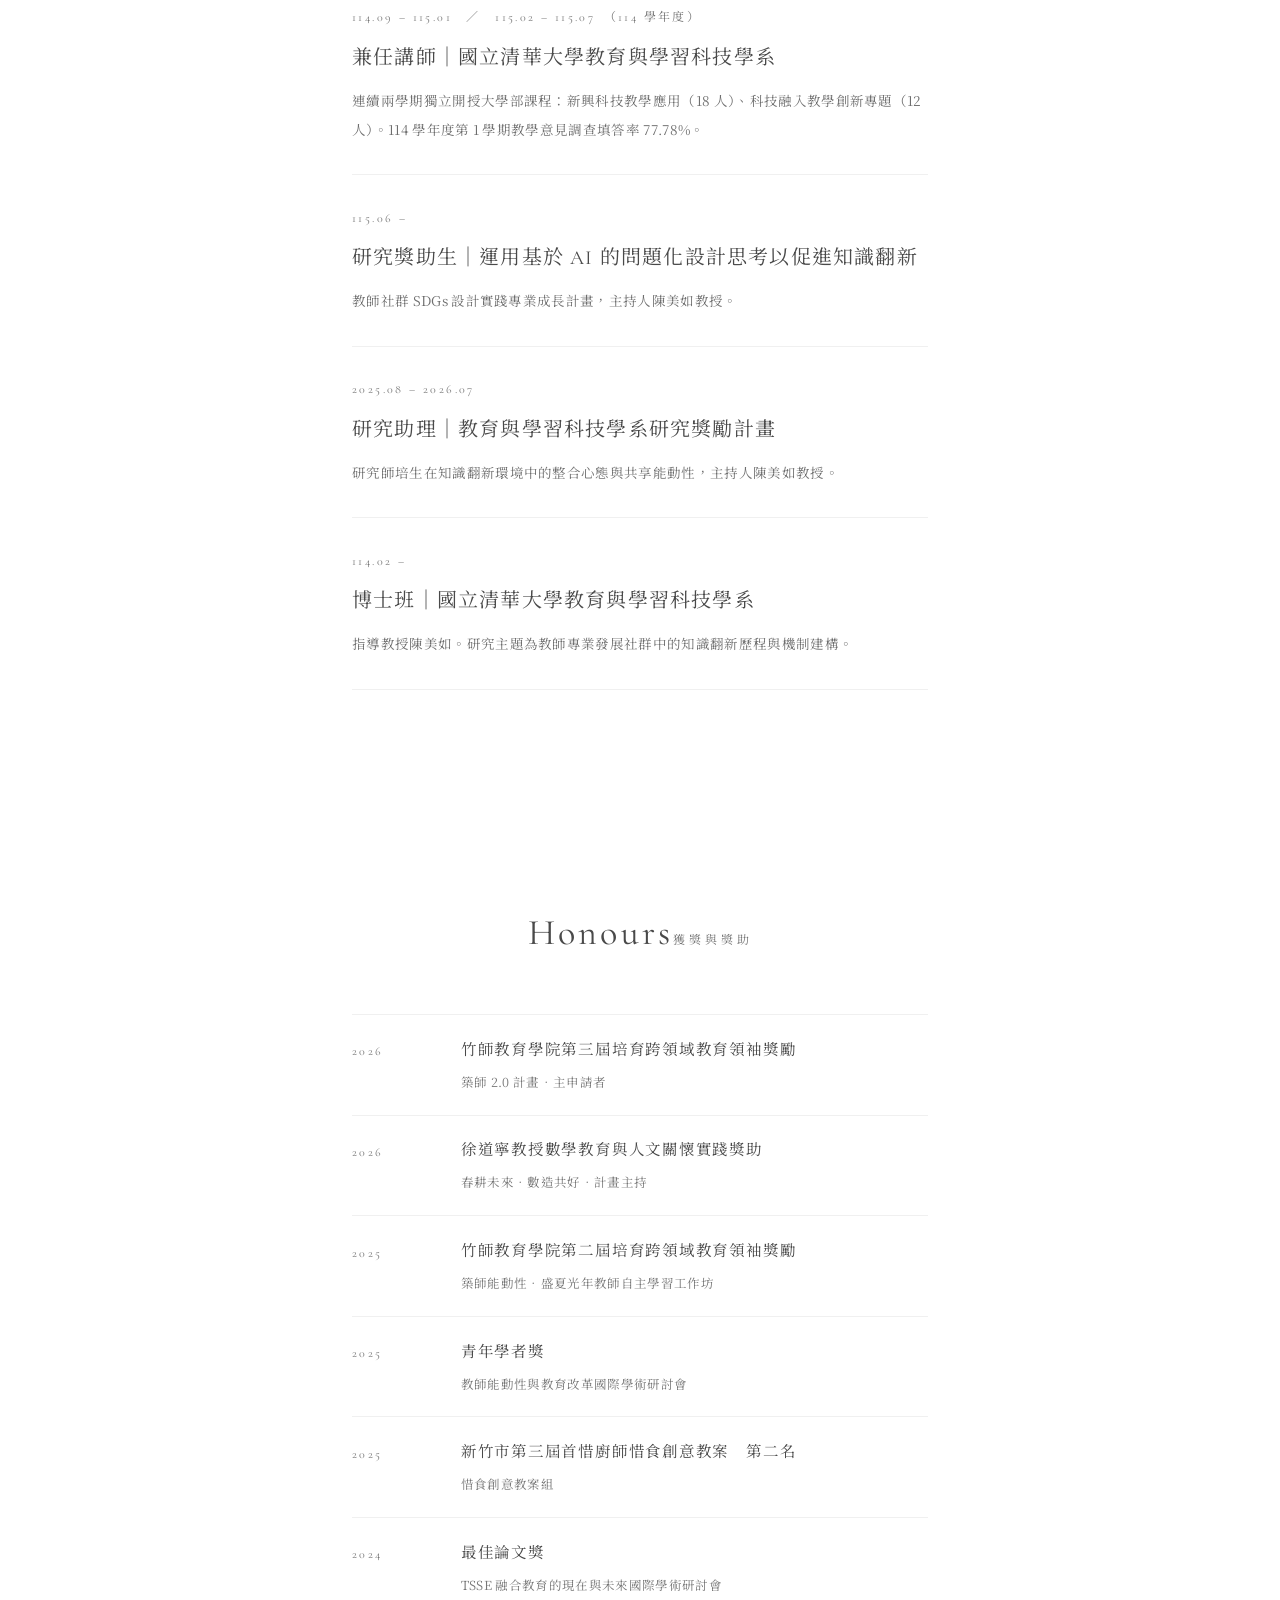
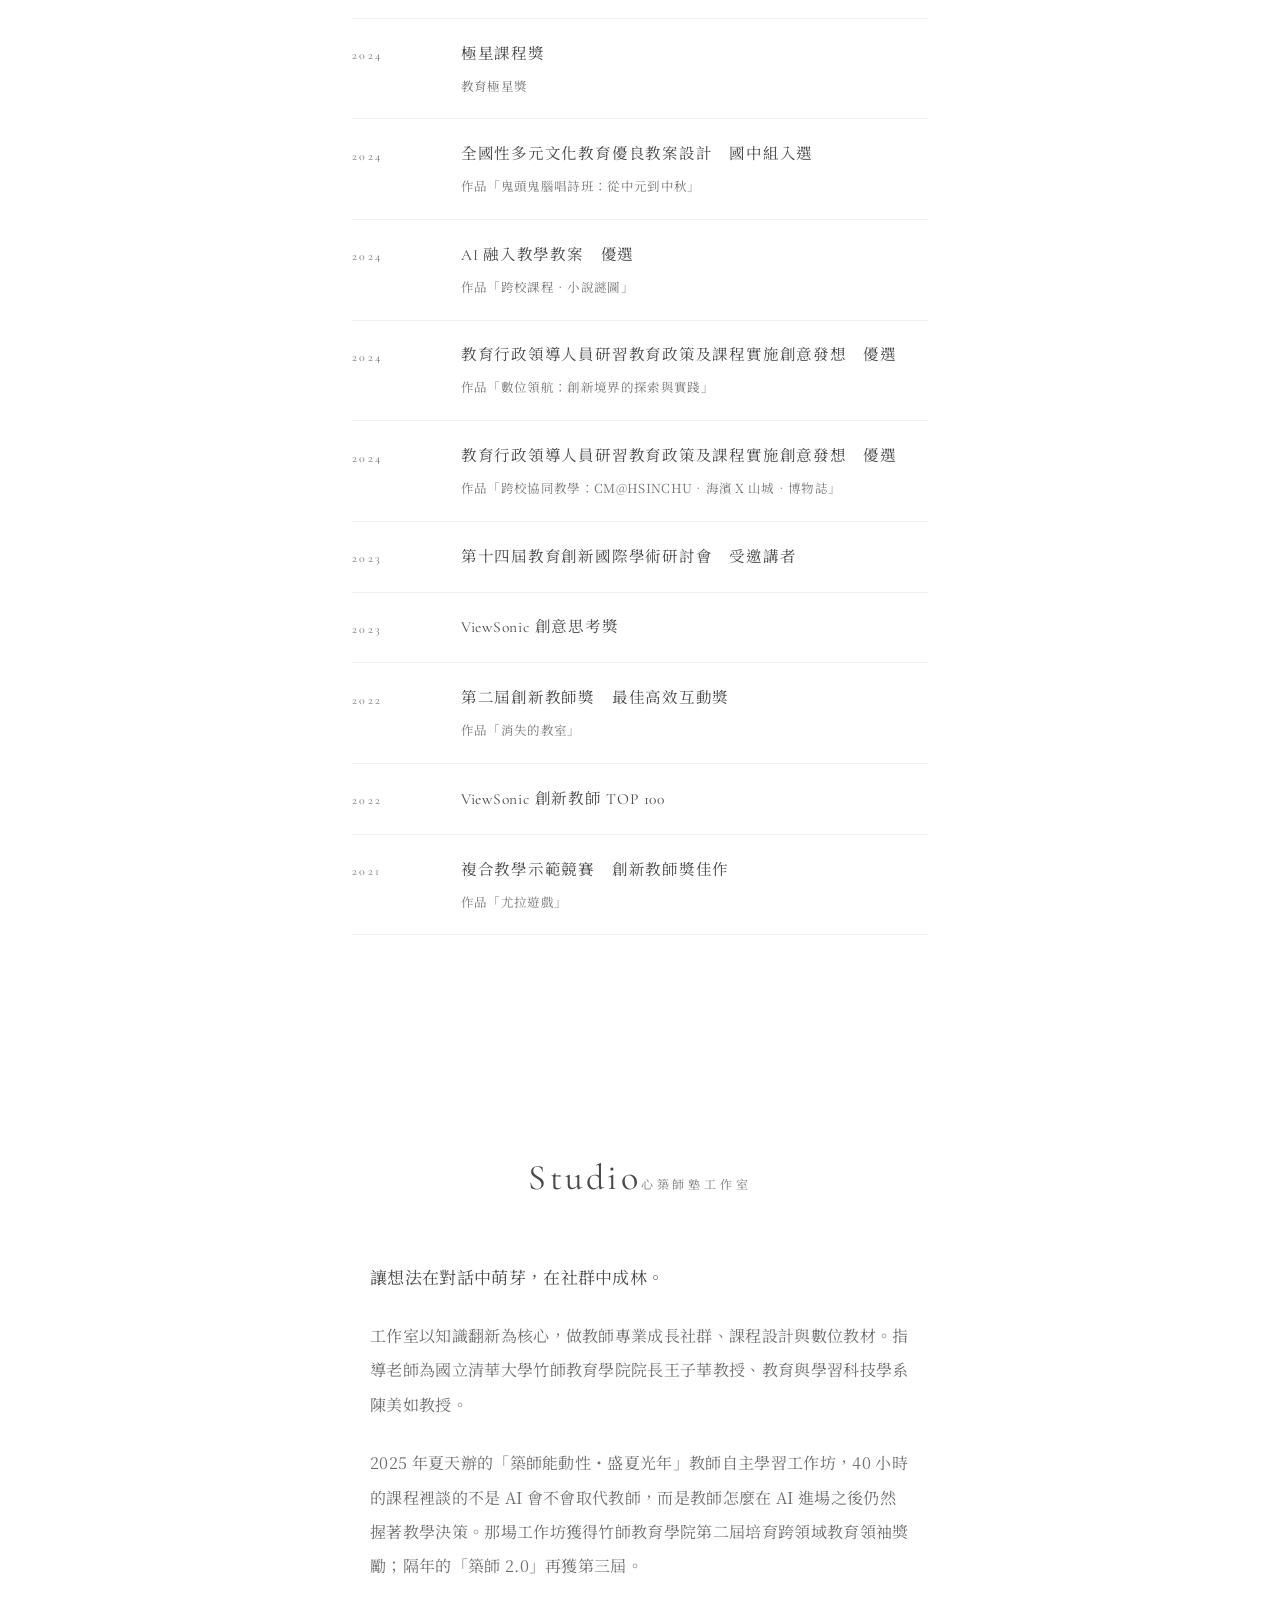
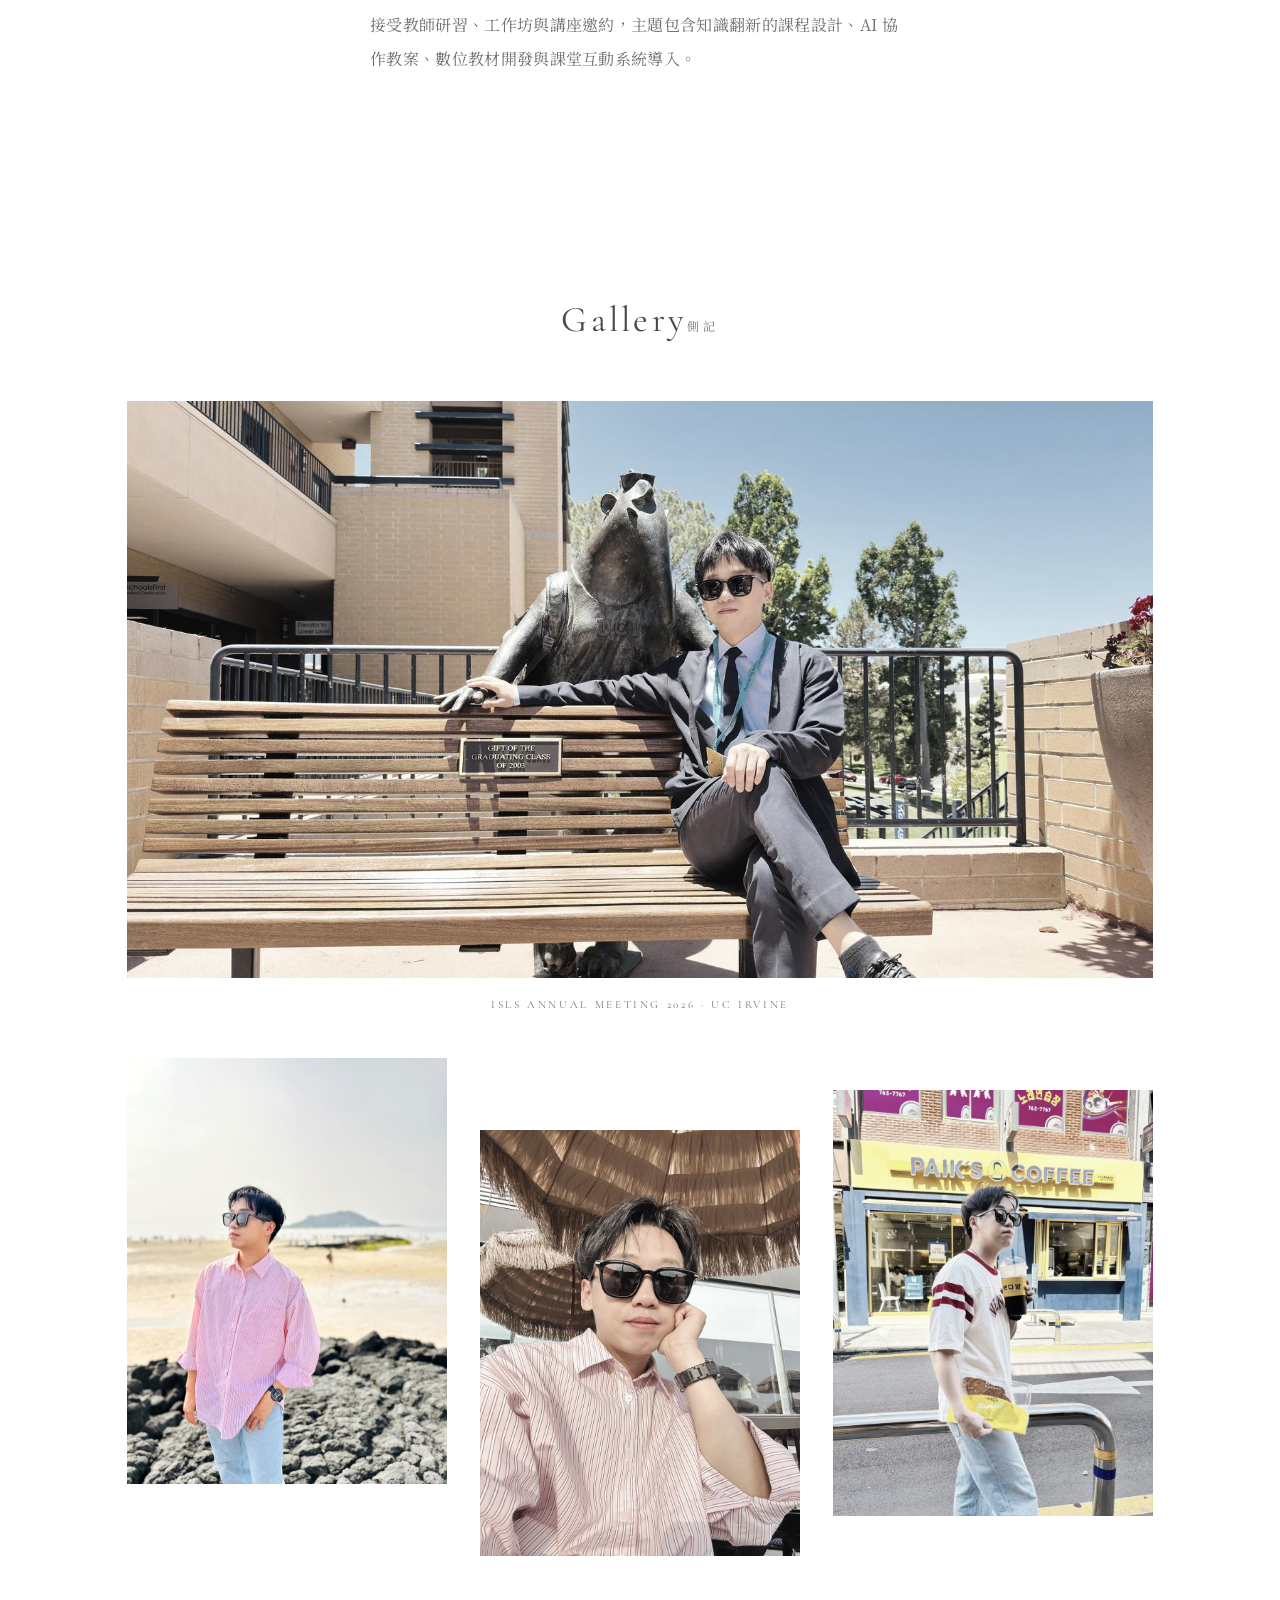
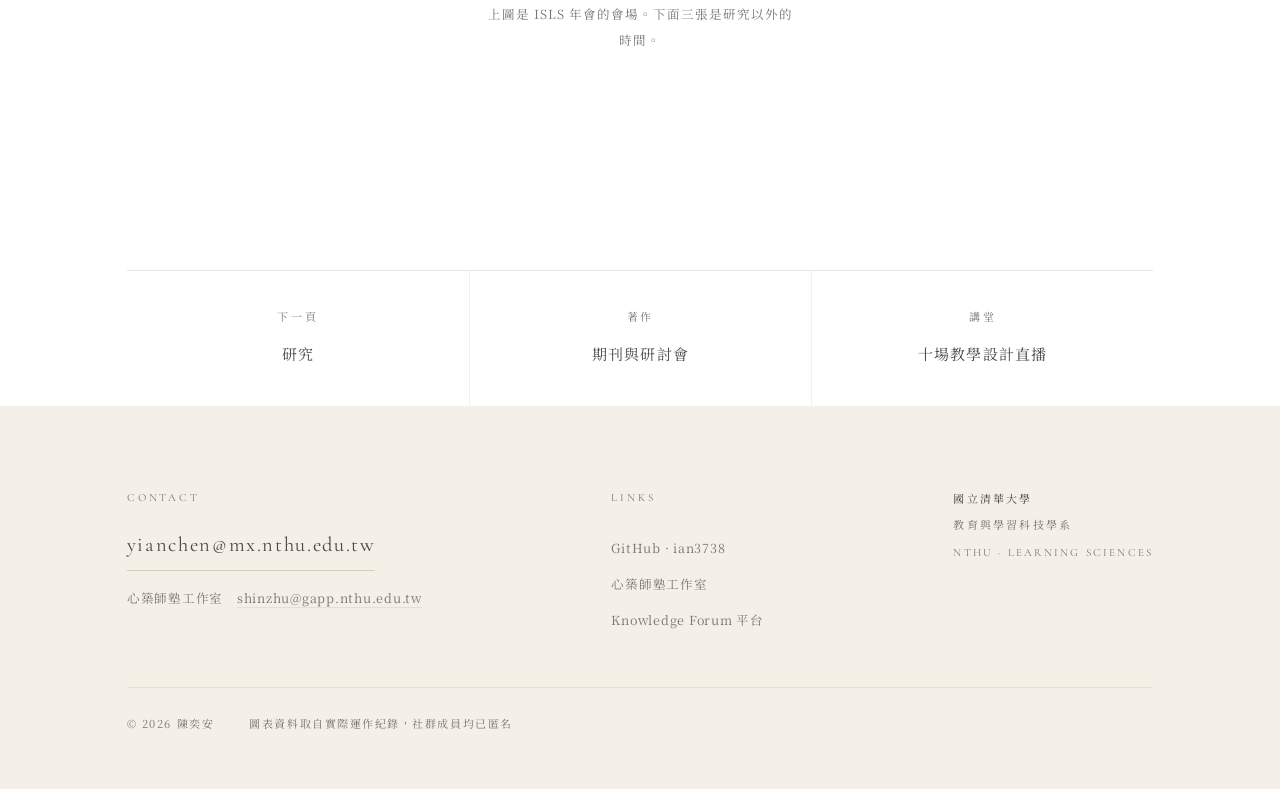
==== commit 2be6cf49: "更正寫程式的來歷 原本寫「被研究需求逼出來的技能」，與事實不符。程式底子在 研究所唸應用數學時就有，不是進到教育研究之後才學的。  Co-Authored-By: Claude Opus 5 <nor" ====
--- a/about.html
+++ b/about.html
@@ -58,7 +58,7 @@
       <p class="lead">我研究教師社群怎麼把<span class="hl">經驗變成知識</span>。現成的工具量不到這件事，所以我自己寫。</p>
       <p>這個問題是在共備會議裡遇到的。老師們談得很熱烈，散會後卻很難說清楚剛才累積了什麼。交換教材與技巧一直在發生，往上一層的概念重構很少。</p>
       <p>開的課用知識翻新十二原則搭配專題導向設計，每週要學生把 AI 收起來，用自己的話回答結構化提問。一學期下來的貼文既是教學紀錄，也是研究語料；研究的結果再拿回課堂改。</p>
-      <p>寫程式本來只是為了應付研究需求，後來自己長成一條線。做過的教材從國小數學到高中國文，從密室逃脫到模擬器，設計上都在同一件事上打轉：讓學生有事情可做。</p>
+      <p>寫程式的底子是研究所唸應用數學時打的，後來自己長成一條產出線。做過的教材從國小數學到高中國文，從密室逃脫到模擬器，設計上都在同一件事上打轉：讓學生有事情可做。</p>
       <p>今年夏天開始，寫的東西往上游走。以前做單篇教材，後來發現卡住的是流程：統計工具要離開對話才用得上、PISA 的標準誤很容易算漏、訪談的逐字稿得重打一次、研習的簡報與回饋散在四五個地方。這些都不算研究問題，不處理卻一直在吃時間，於是一個一個寫掉。清單放在工具頁。</p>
     </div>
   </div>
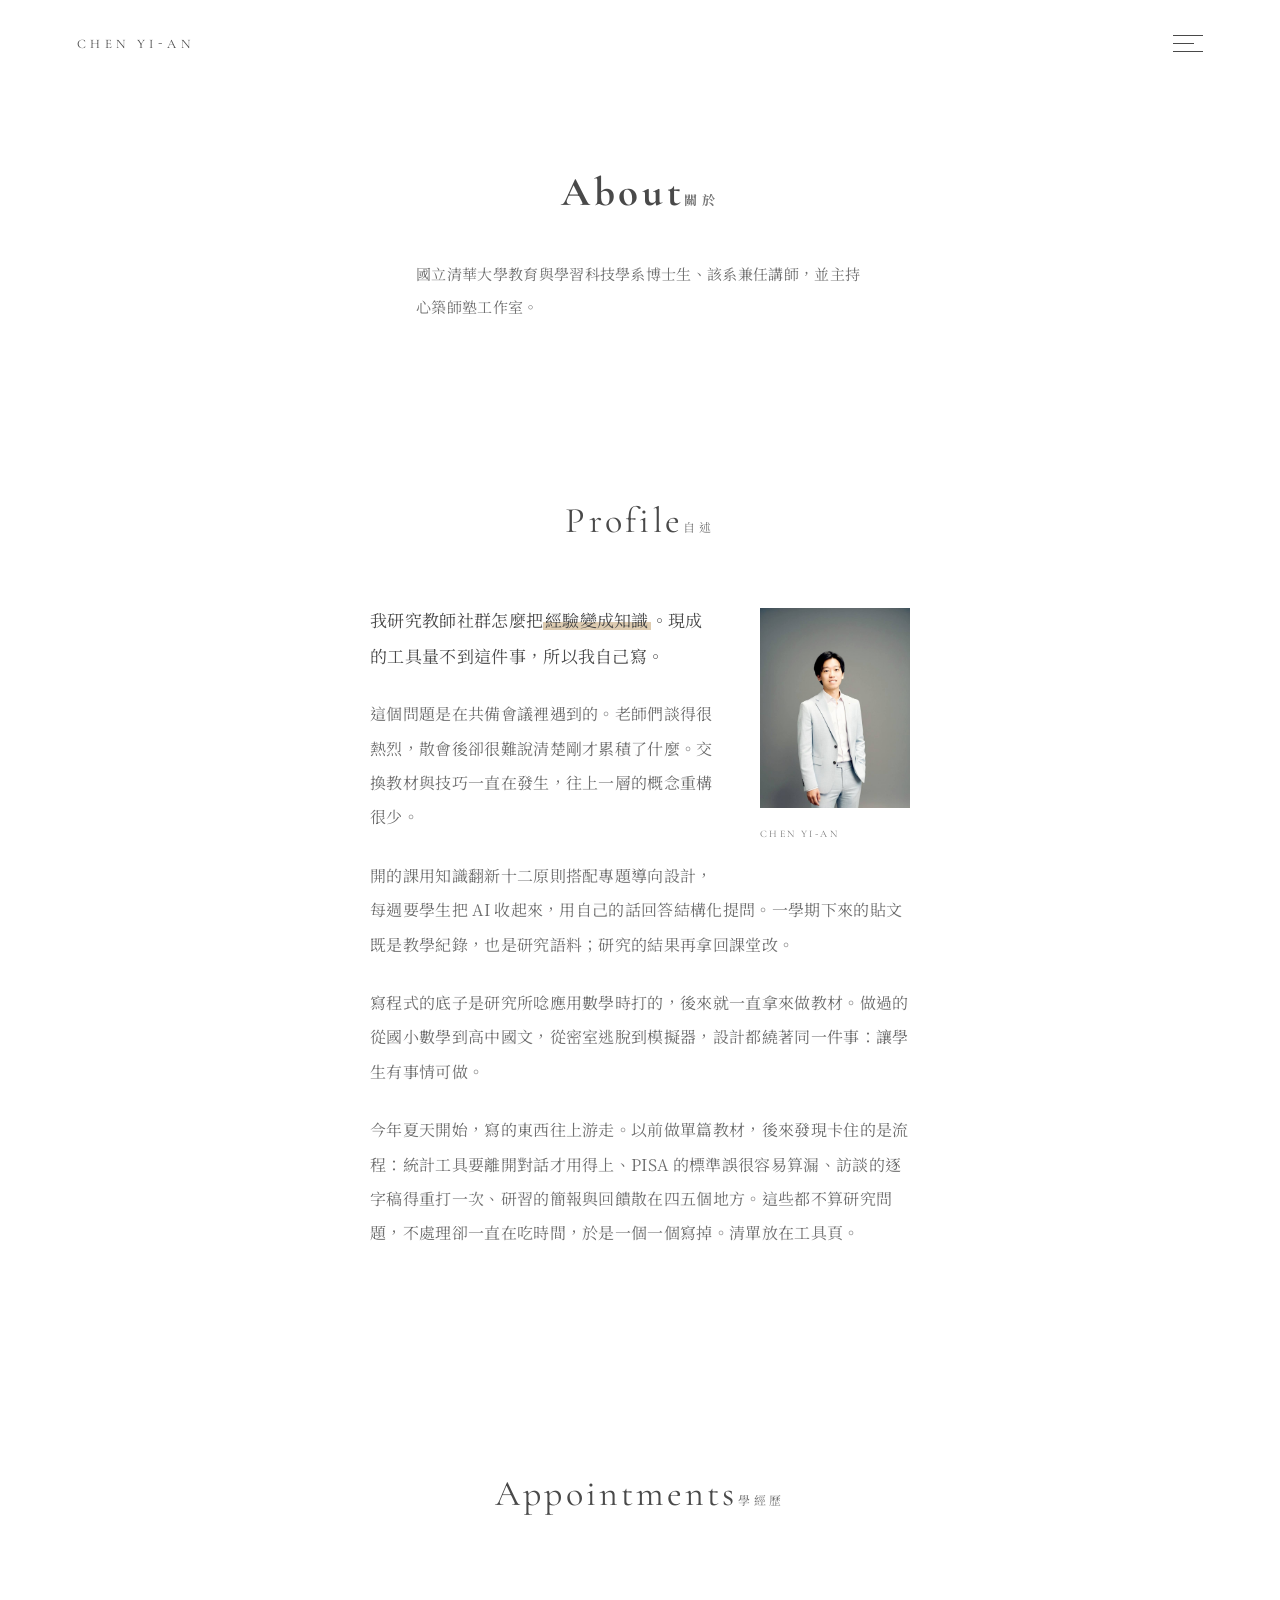
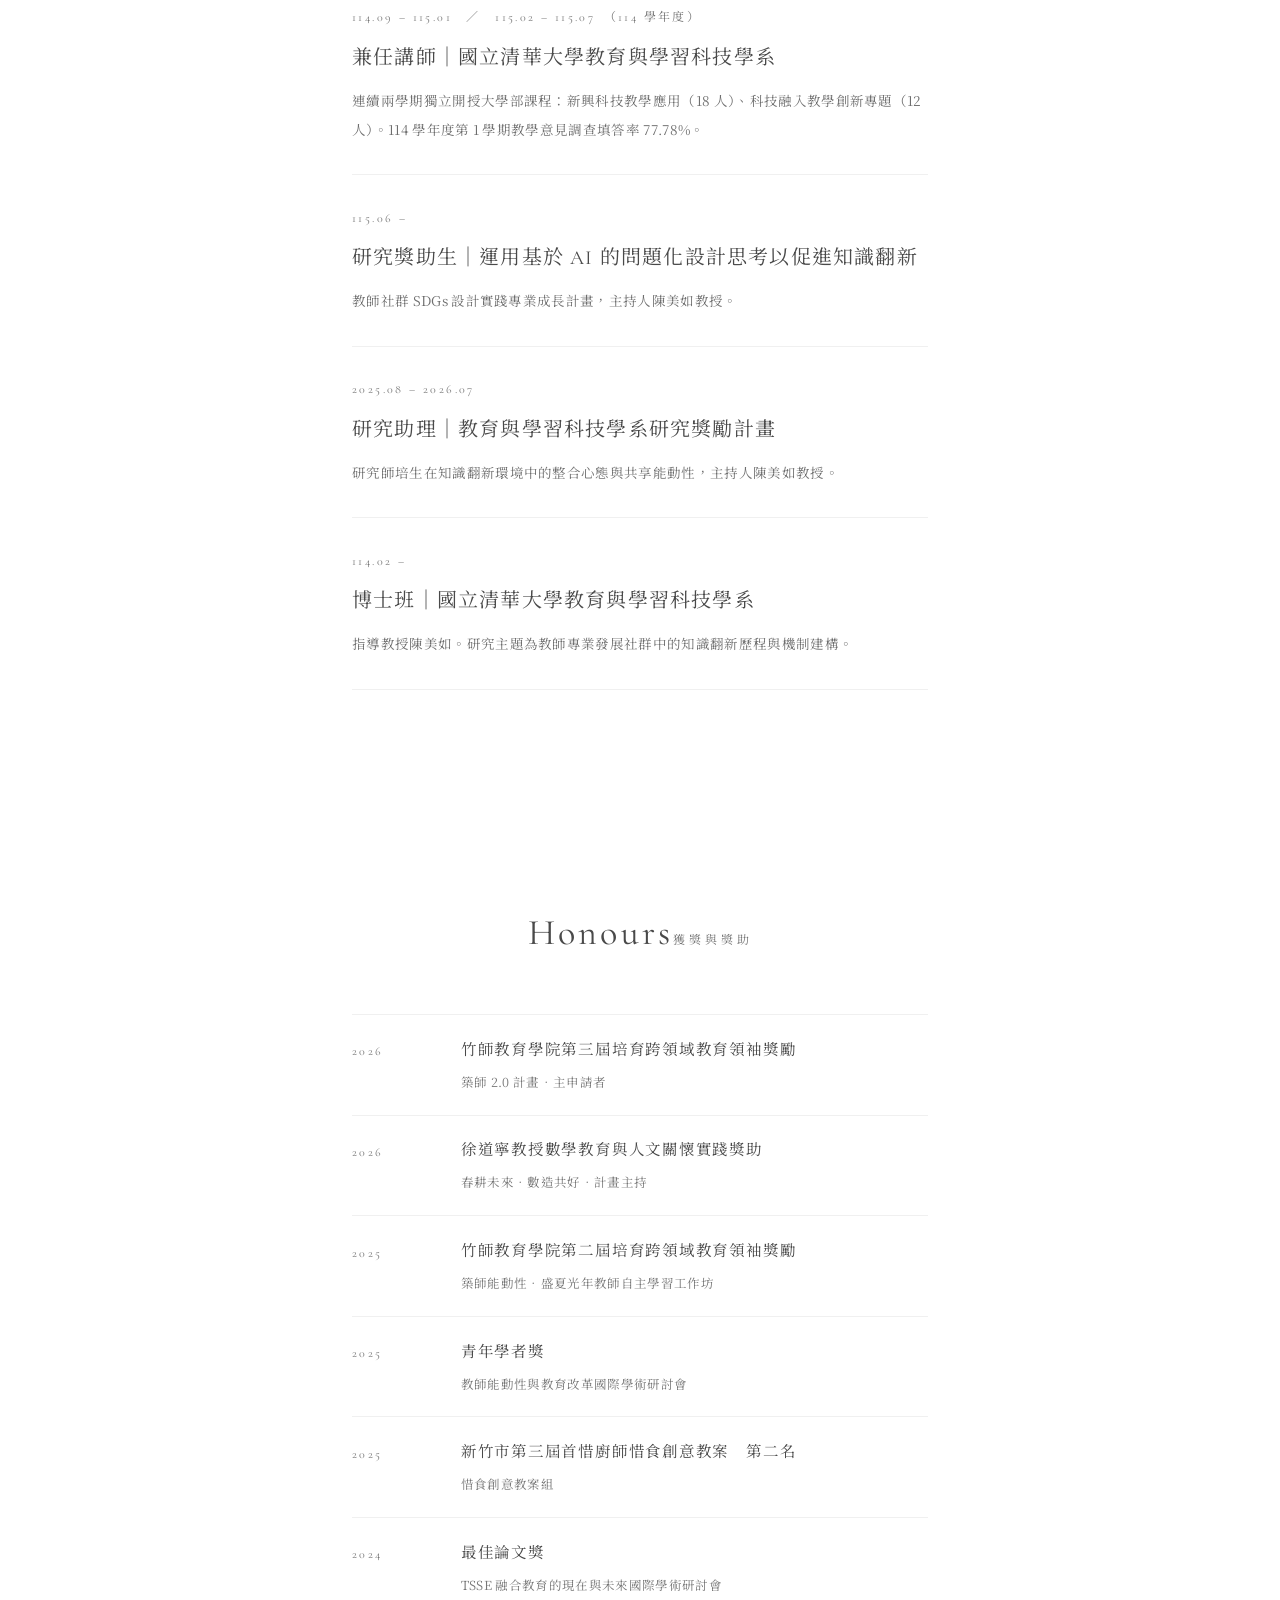
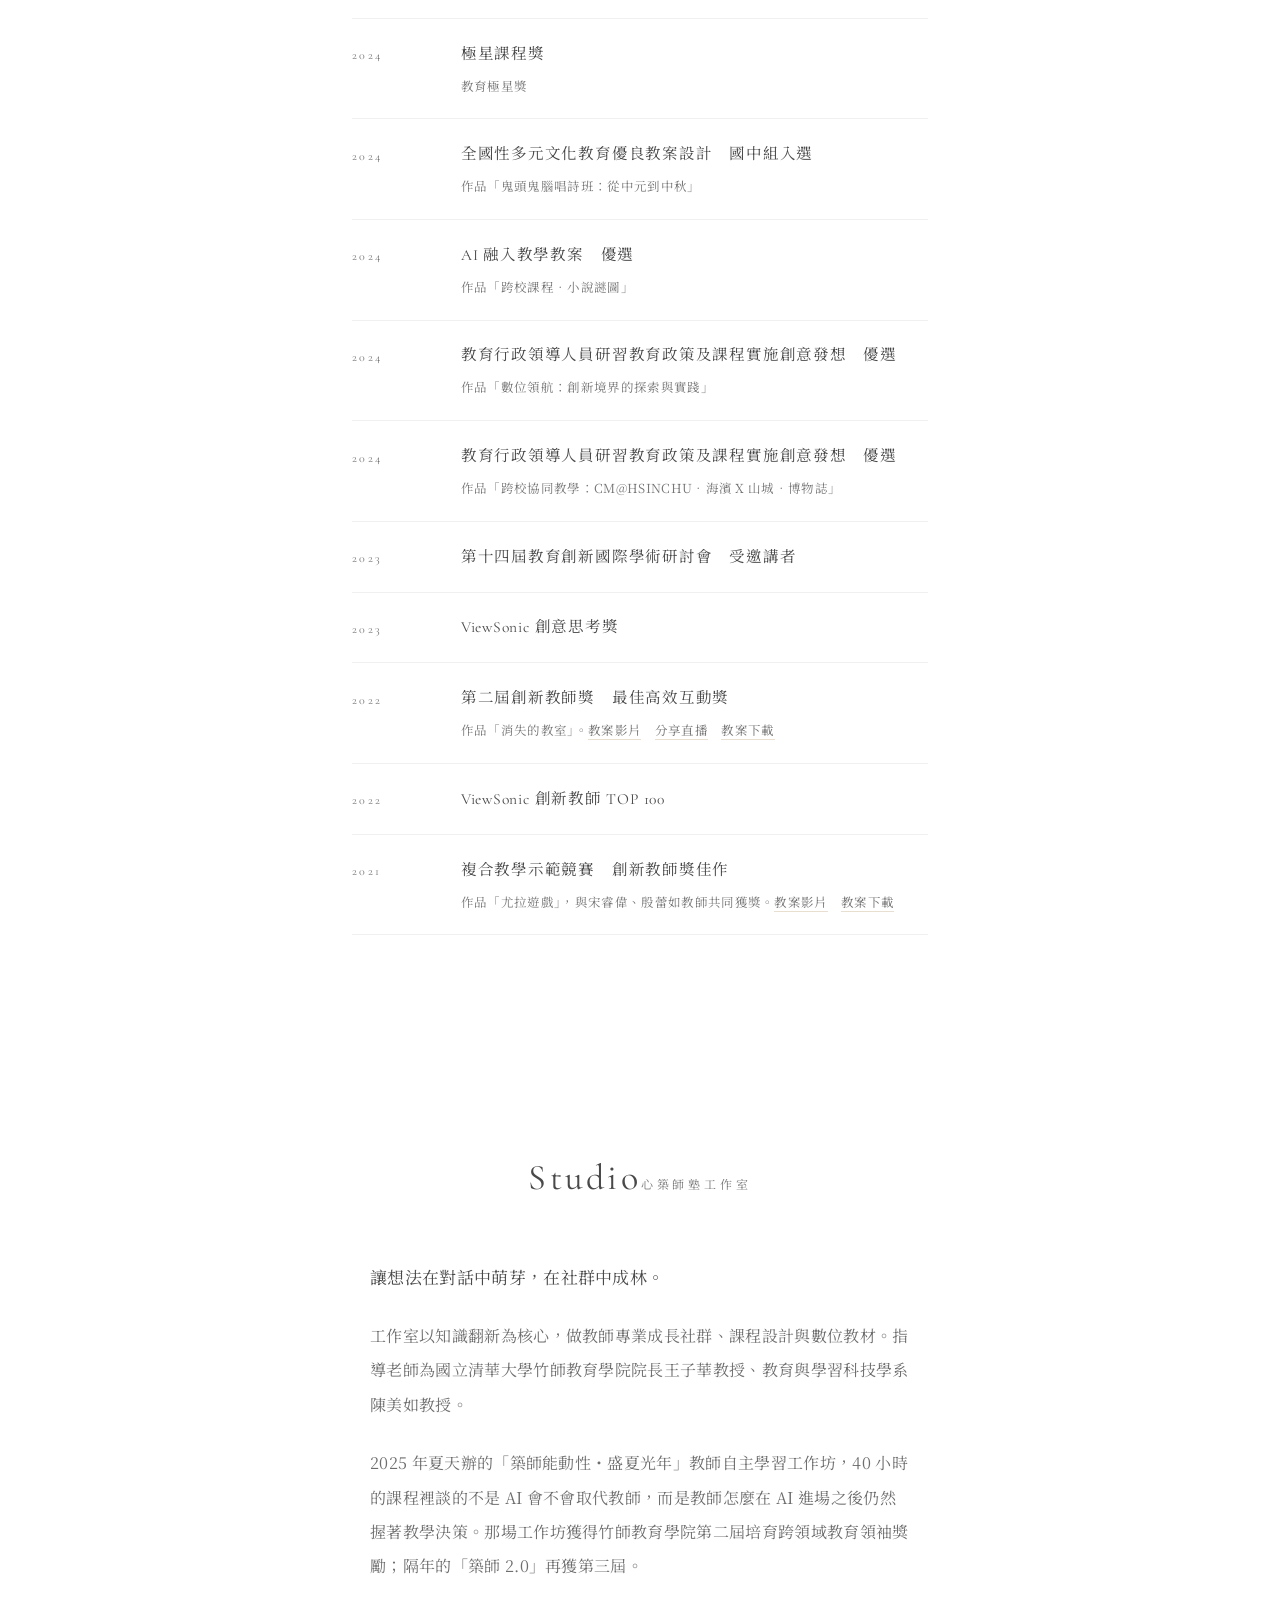
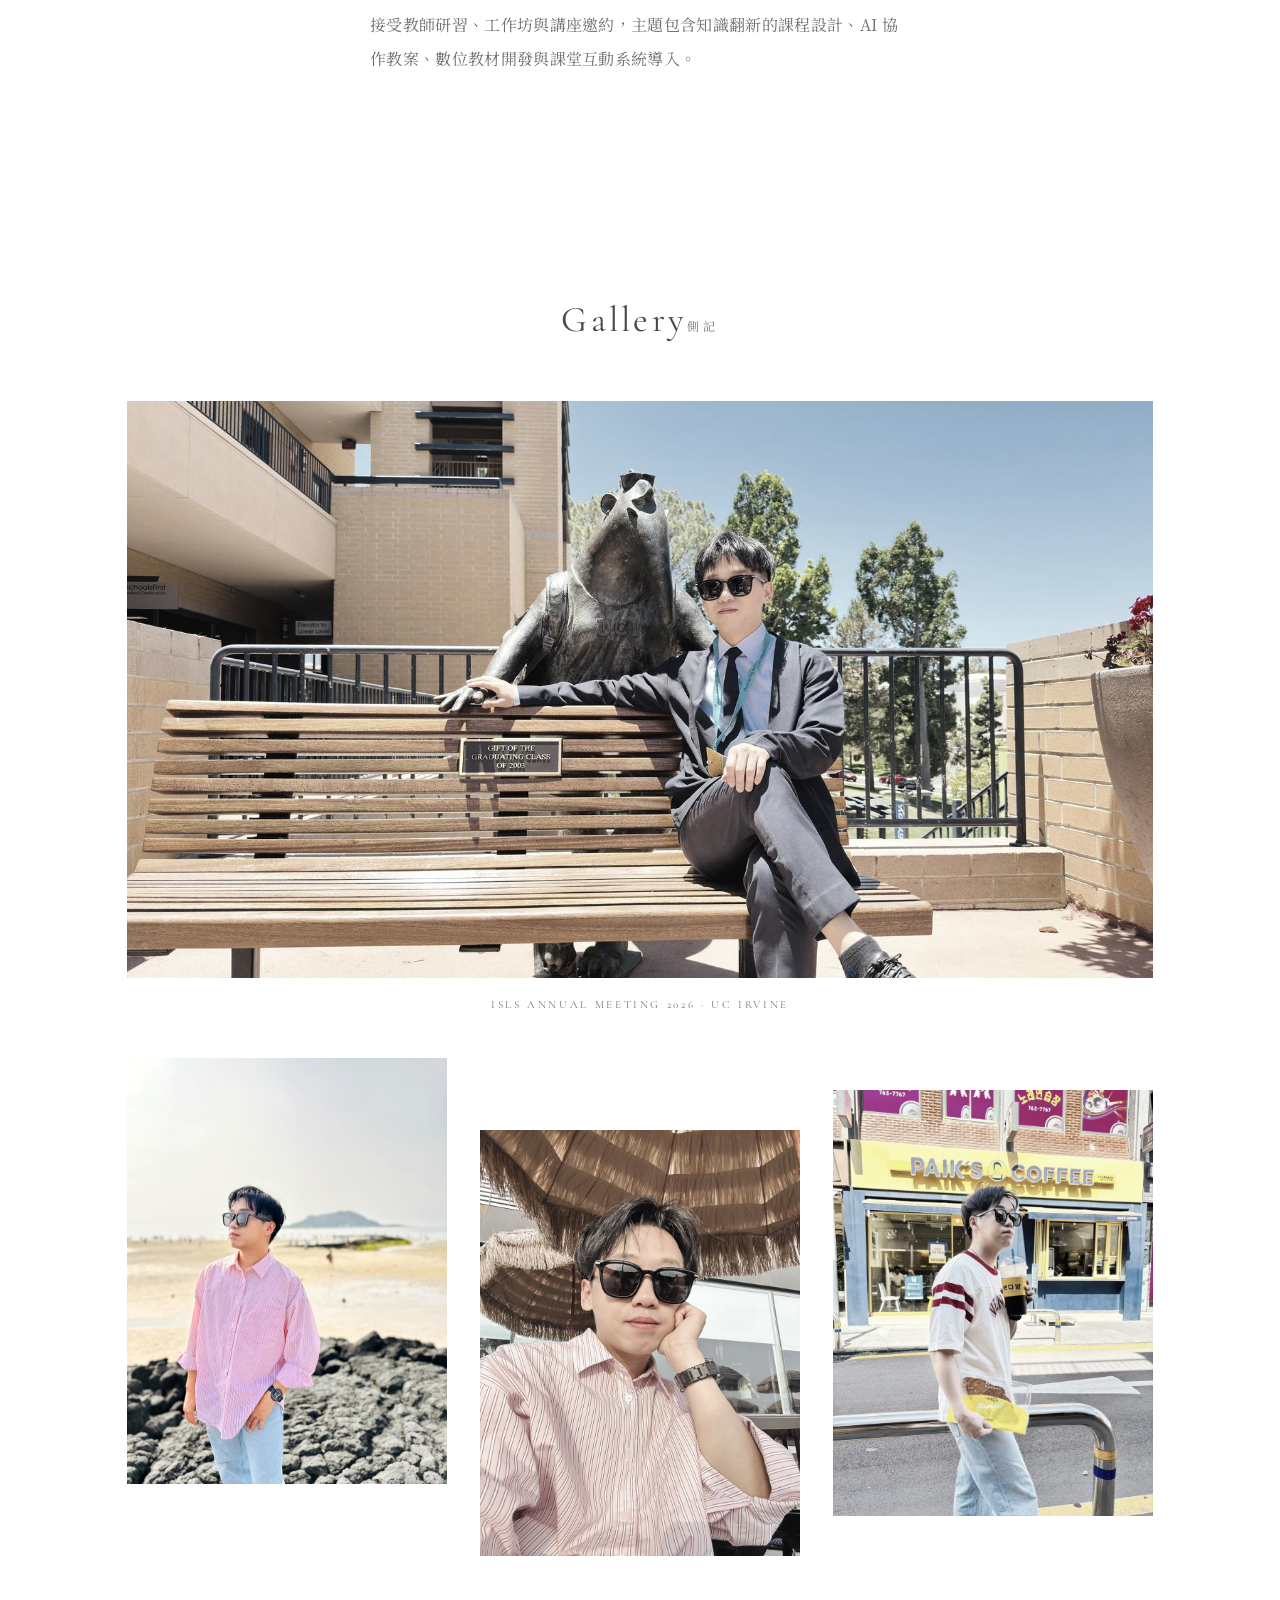
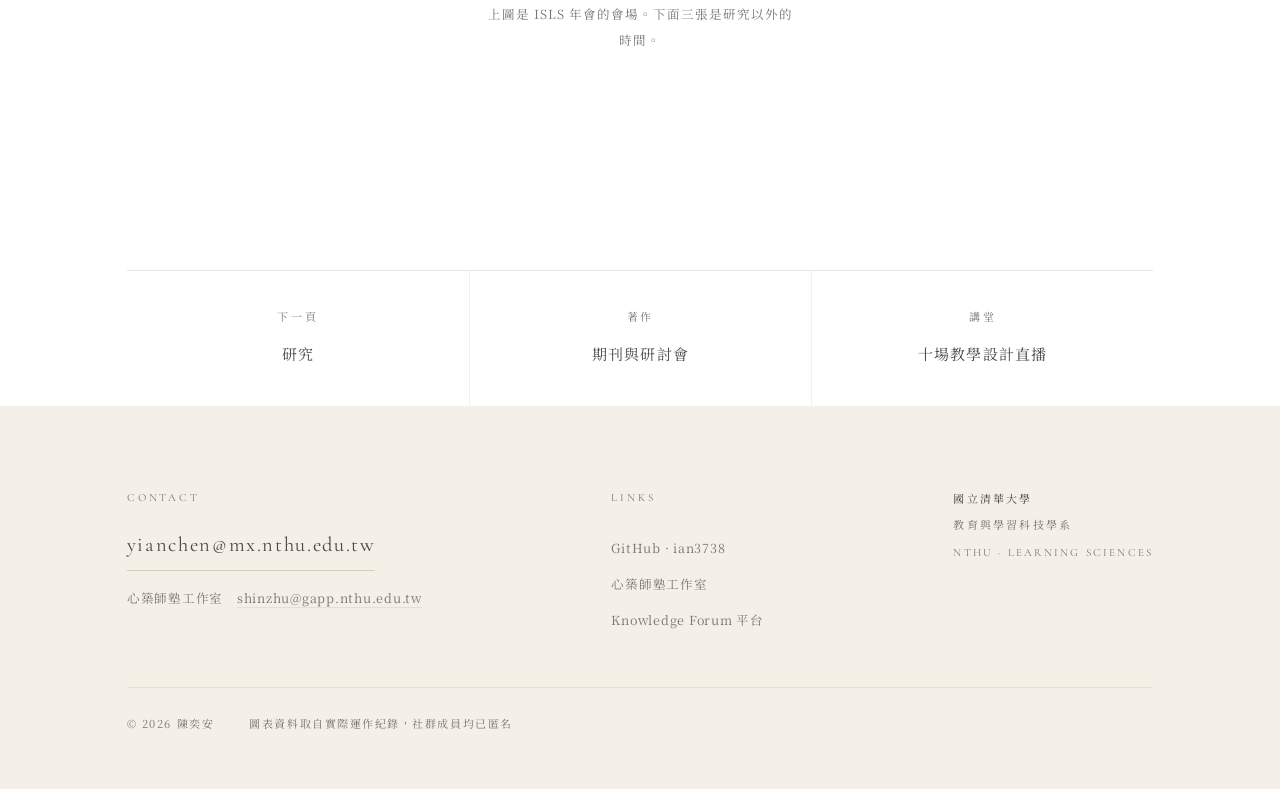
==== commit 717fc96a: "自述句子改順，兩筆獲獎教案補上共同獲獎者與連結 「後來自己長成一條產出線」讀起來不順，「產出線」是硬造的詞， 改成「後來就一直拿來做教材」。同段的「設計上都在同一件事上打轉」 兩個「上」太近，改為「設" ====
--- a/about.html
+++ b/about.html
@@ -58,7 +58,7 @@
       <p class="lead">我研究教師社群怎麼把<span class="hl">經驗變成知識</span>。現成的工具量不到這件事，所以我自己寫。</p>
       <p>這個問題是在共備會議裡遇到的。老師們談得很熱烈，散會後卻很難說清楚剛才累積了什麼。交換教材與技巧一直在發生，往上一層的概念重構很少。</p>
       <p>開的課用知識翻新十二原則搭配專題導向設計，每週要學生把 AI 收起來，用自己的話回答結構化提問。一學期下來的貼文既是教學紀錄，也是研究語料；研究的結果再拿回課堂改。</p>
-      <p>寫程式的底子是研究所唸應用數學時打的，後來自己長成一條產出線。做過的教材從國小數學到高中國文，從密室逃脫到模擬器，設計上都在同一件事上打轉：讓學生有事情可做。</p>
+      <p>寫程式的底子是研究所唸應用數學時打的，後來就一直拿來做教材。做過的從國小數學到高中國文，從密室逃脫到模擬器，設計都繞著同一件事：讓學生有事情可做。</p>
       <p>今年夏天開始，寫的東西往上游走。以前做單篇教材，後來發現卡住的是流程：統計工具要離開對話才用得上、PISA 的標準誤很容易算漏、訪談的逐字稿得重打一次、研習的簡報與回饋散在四五個地方。這些都不算研究問題，不處理卻一直在吃時間，於是一個一個寫掉。清單放在工具頁。</p>
     </div>
   </div>
@@ -109,9 +109,9 @@
       <li><span class="hon-y">2024</span><span class="hon-t">教育行政領導人員研習教育政策及課程實施創意發想　優選</span><span class="hon-d">作品「跨校協同教學：CM@HSINCHU．海濱 X 山城．博物誌」</span></li>
       <li><span class="hon-y">2023</span><span class="hon-t">第十四屆教育創新國際學術研討會　受邀講者</span></li>
       <li><span class="hon-y">2023</span><span class="hon-t">ViewSonic 創意思考獎</span></li>
-      <li><span class="hon-y">2022</span><span class="hon-t">第二屆創新教師獎　最佳高效互動獎</span><span class="hon-d">作品「消失的教室」</span></li>
+      <li><span class="hon-y">2022</span><span class="hon-t">第二屆創新教師獎　最佳高效互動獎</span><span class="hon-d">作品「消失的教室」。<a href="https://youtu.be/fxUqlnqouTU" target="_blank" rel="noopener">教案影片</a>　<a href="https://www.youtube.com/live/S2oOrh4D6uI" target="_blank" rel="noopener">分享直播</a>　<a href="https://drive.google.com/file/d/1_8yrsYBhJCslVX8huEZv9PFKo-IvmojO/view" target="_blank" rel="noopener">教案下載</a></span></li>
       <li><span class="hon-y">2022</span><span class="hon-t">ViewSonic 創新教師 TOP 100</span></li>
-      <li><span class="hon-y">2021</span><span class="hon-t">複合教學示範競賽　創新教師獎佳作</span><span class="hon-d">作品「尤拉遊戲」</span></li>
+      <li><span class="hon-y">2021</span><span class="hon-t">複合教學示範競賽　創新教師獎佳作</span><span class="hon-d">作品「尤拉遊戲」，與宋睿偉、殷蕾如教師共同獲獎。<a href="https://youtu.be/YLXy4TJpRLI" target="_blank" rel="noopener">教案影片</a>　<a href="https://drive.google.com/file/d/1xIRvPrMwT8f2mBoYGkcv3jemBpYKfgNC/view" target="_blank" rel="noopener">教案下載</a></span></li>
     </ul>
   </div>
 </section>
--- a/assets/style.css
+++ b/assets/style.css
@@ -363,6 +363,8 @@
        line-height:1.9;padding-top:.35rem}
 .hon-t{font-family:var(--f-display);font-size:15.5px;letter-spacing:.05em;line-height:1.95;color:var(--ink)}
 .hon-d{grid-column:2;color:var(--ink-muted);font-size:12.5px;line-height:2;margin-top:.3rem}
+.hon-d a{color:var(--ink-2);border-bottom:1px solid var(--sand-line);white-space:nowrap}
+.hon-d a:hover{color:var(--ink);border-bottom-color:var(--mark-dim)}
 @media (max-width:640px){
   .hon li{grid-template-columns:1fr}
   .hon-y{padding-top:0;margin-bottom:.45rem}
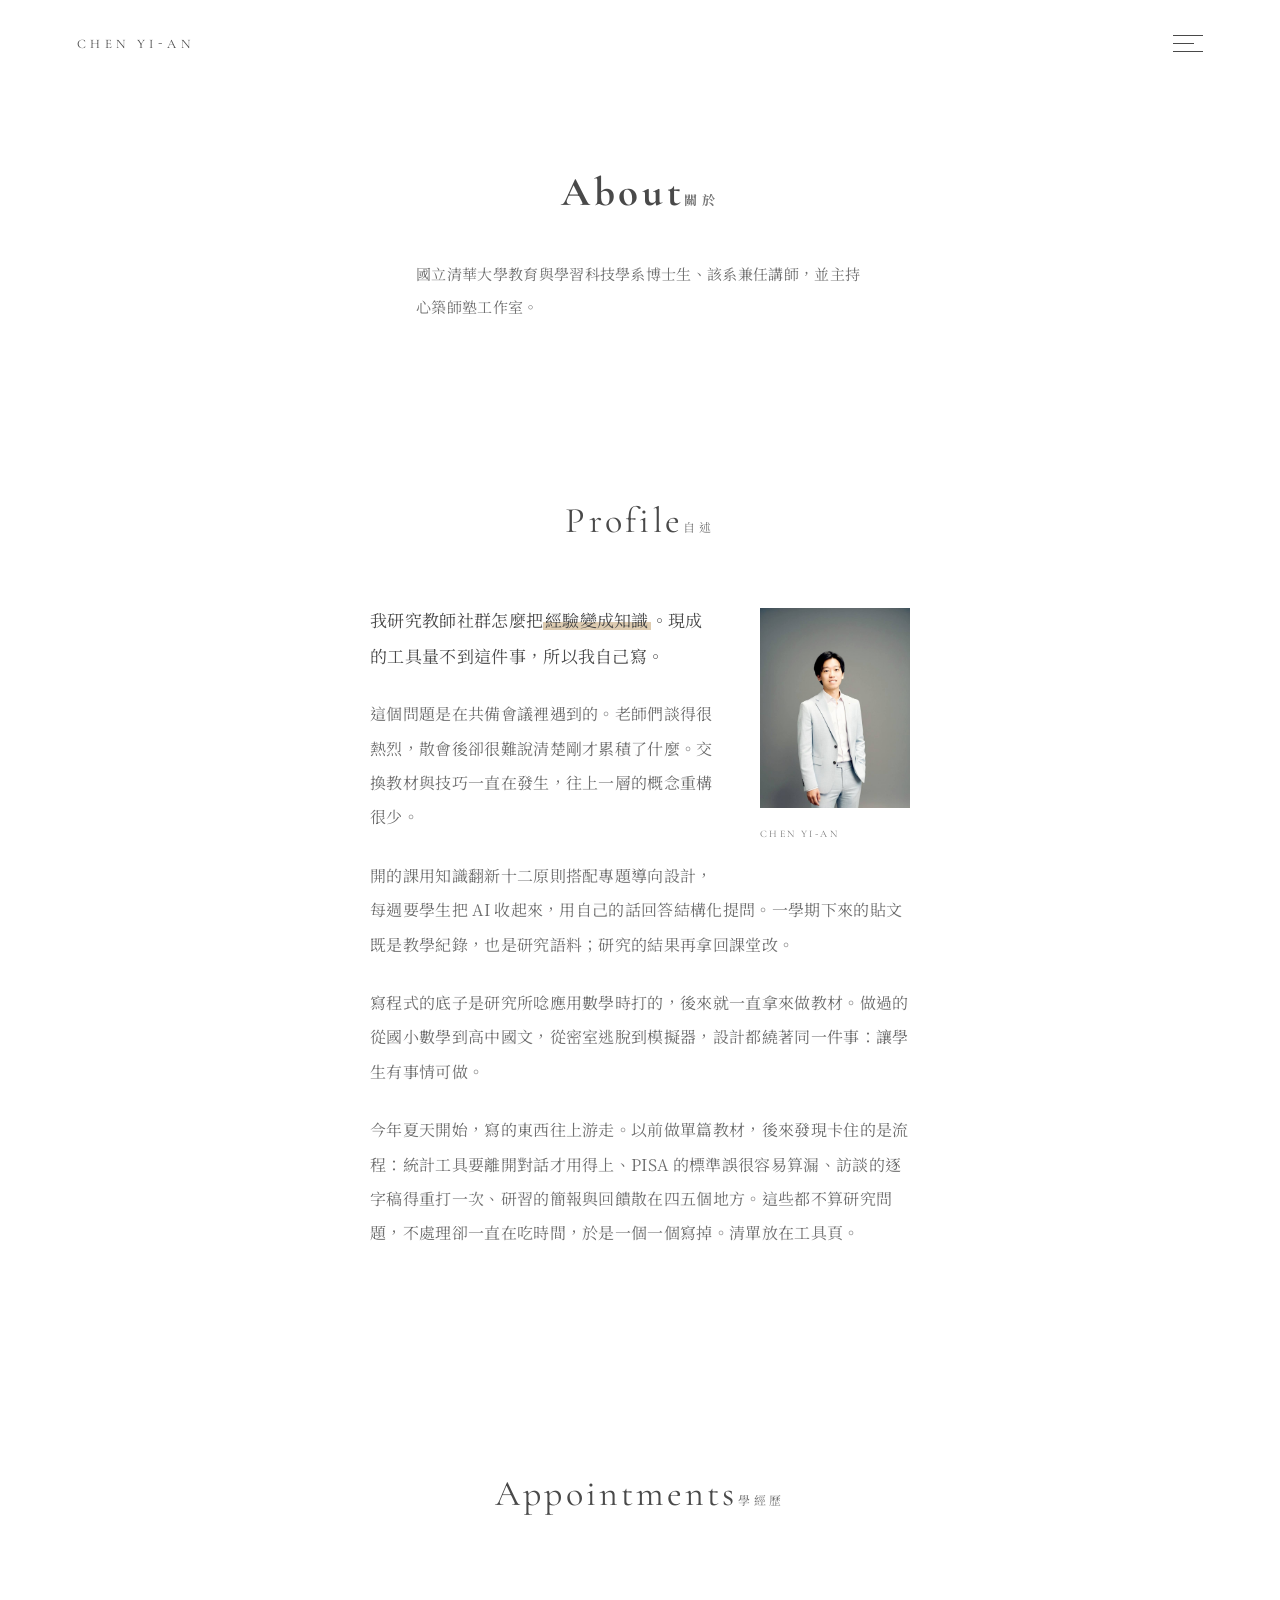
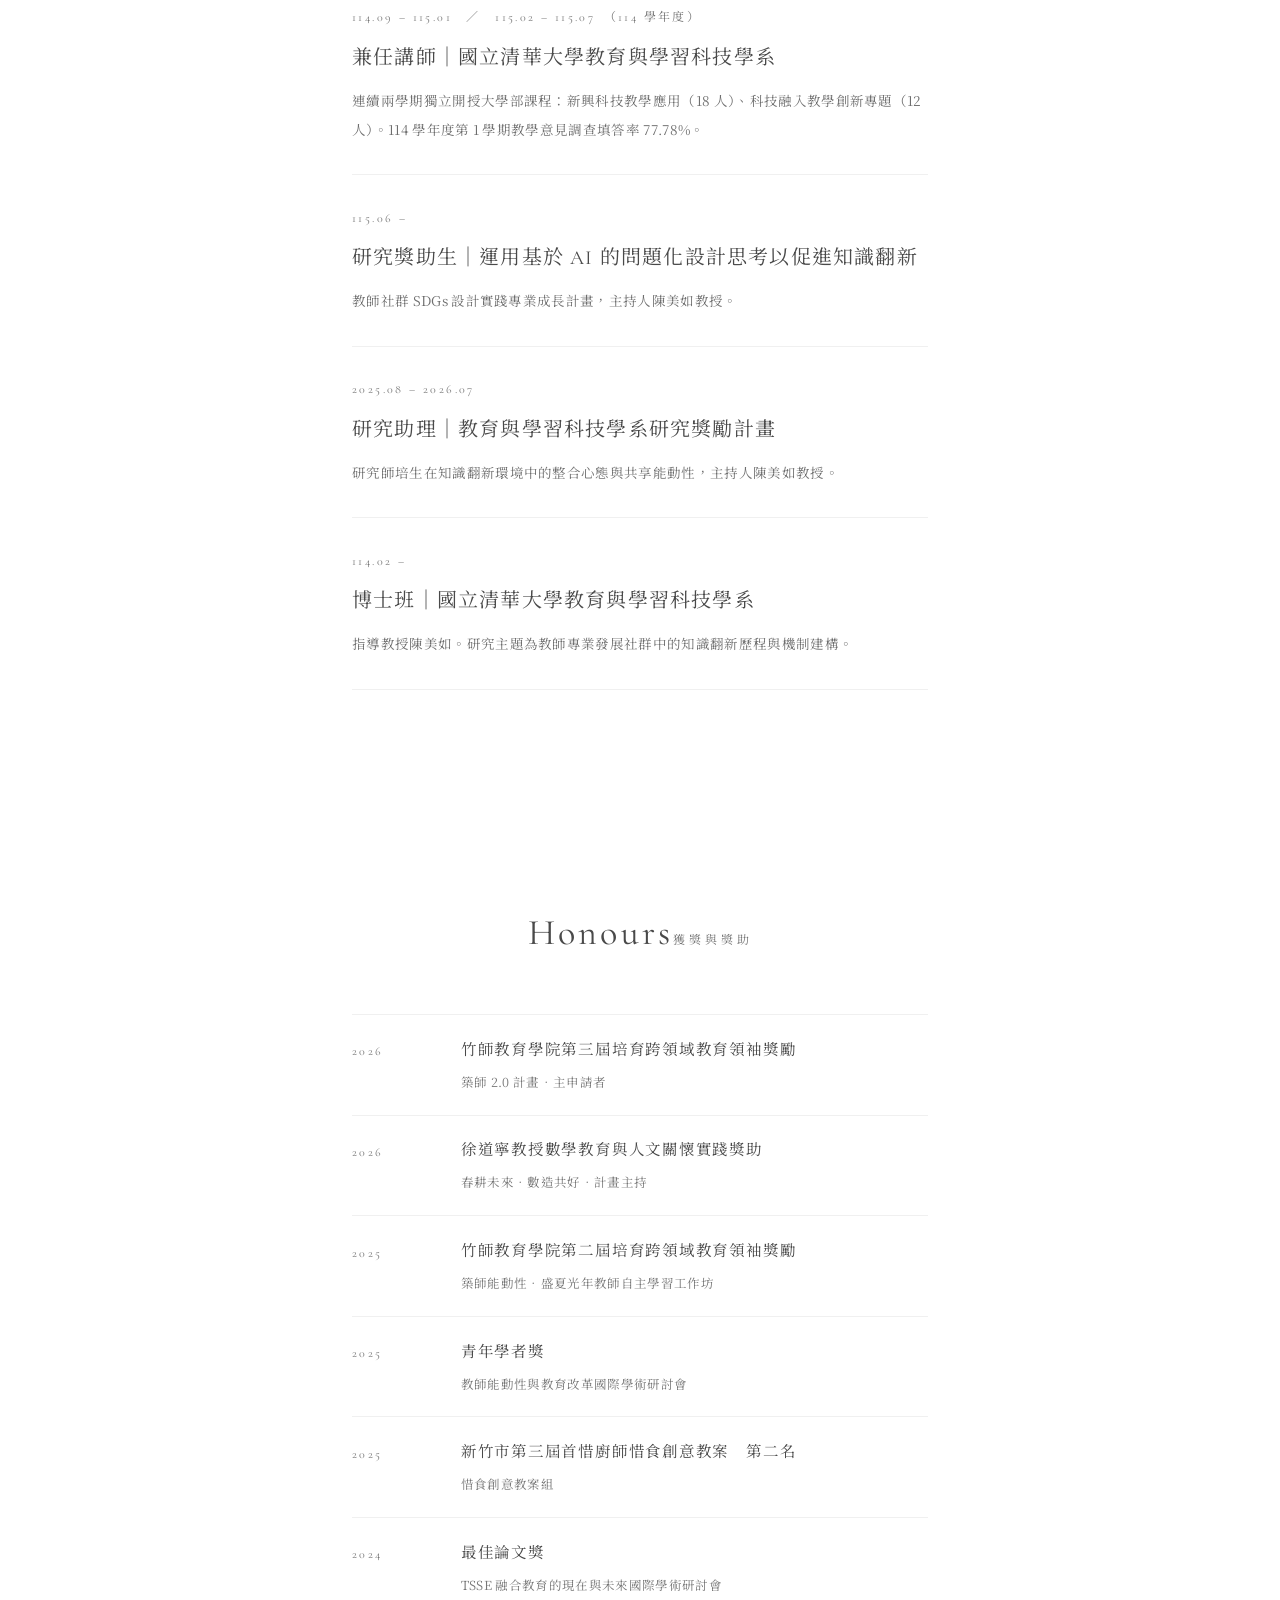
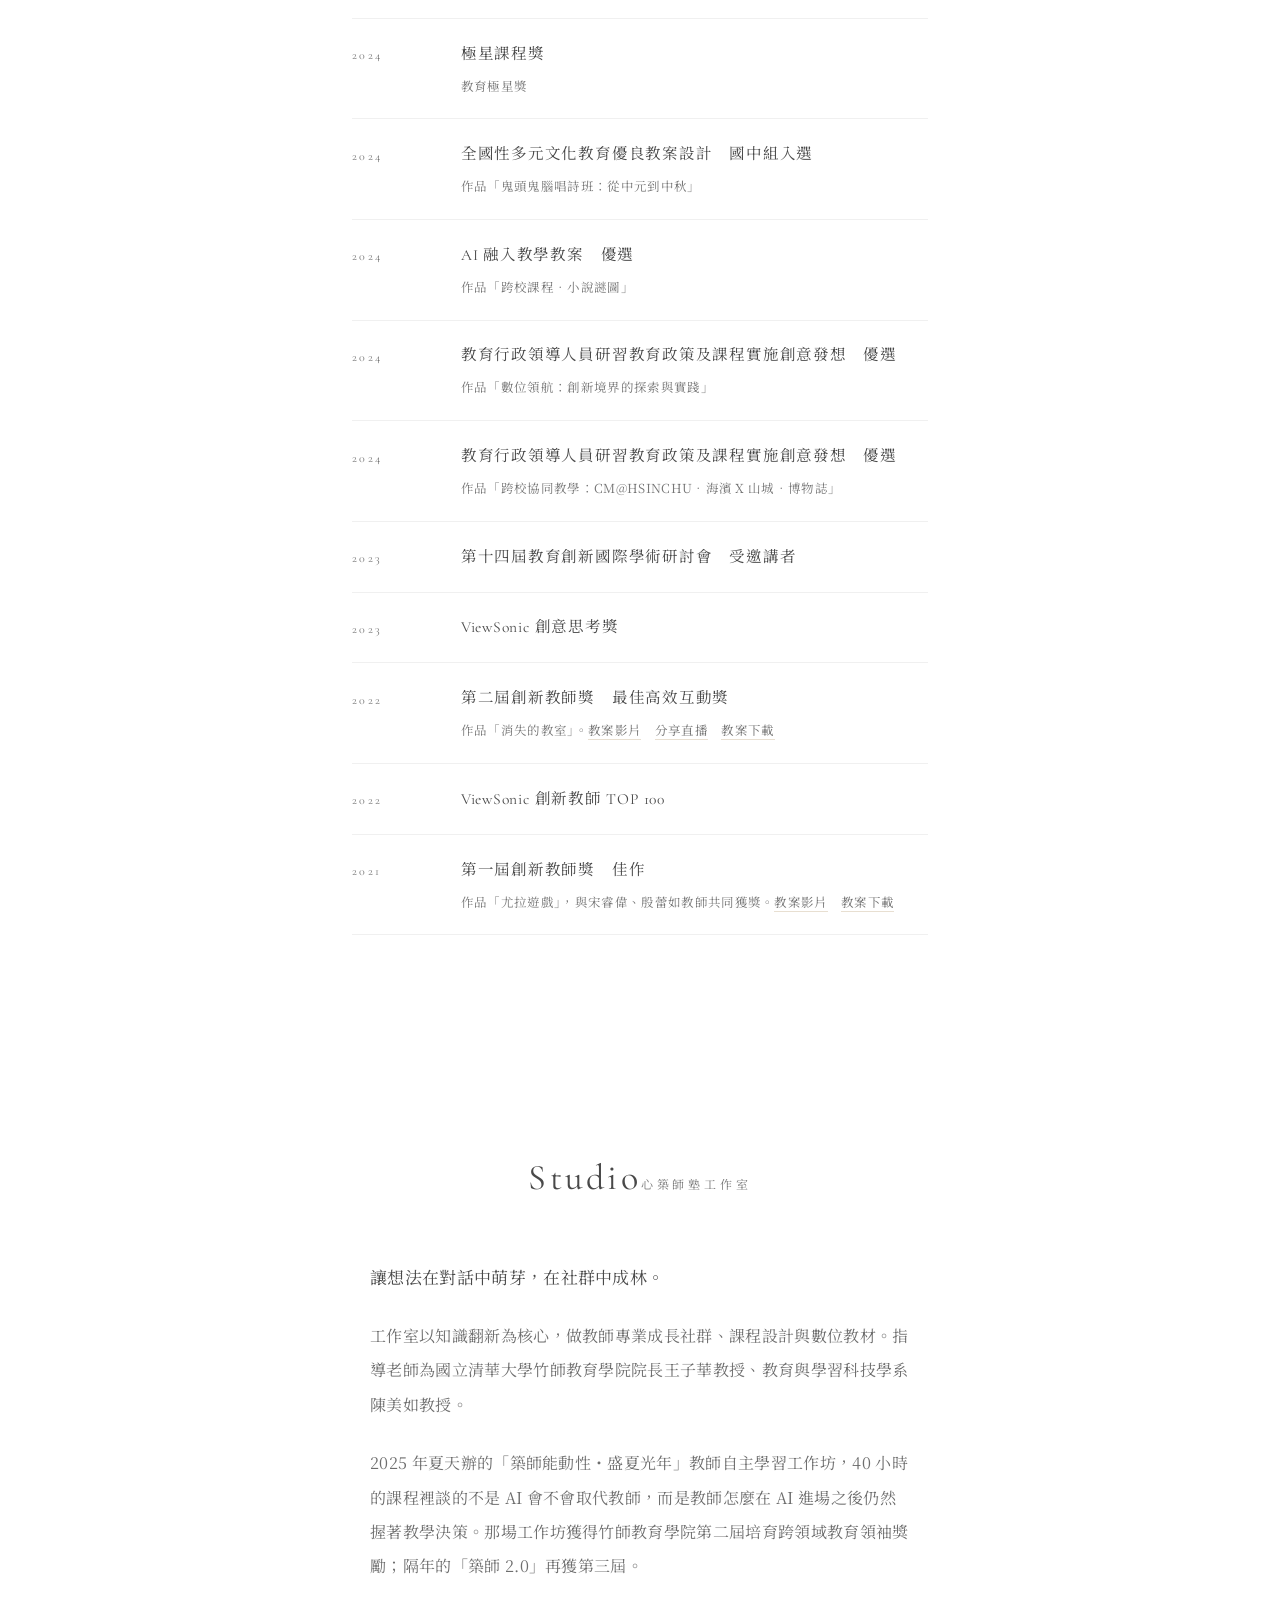
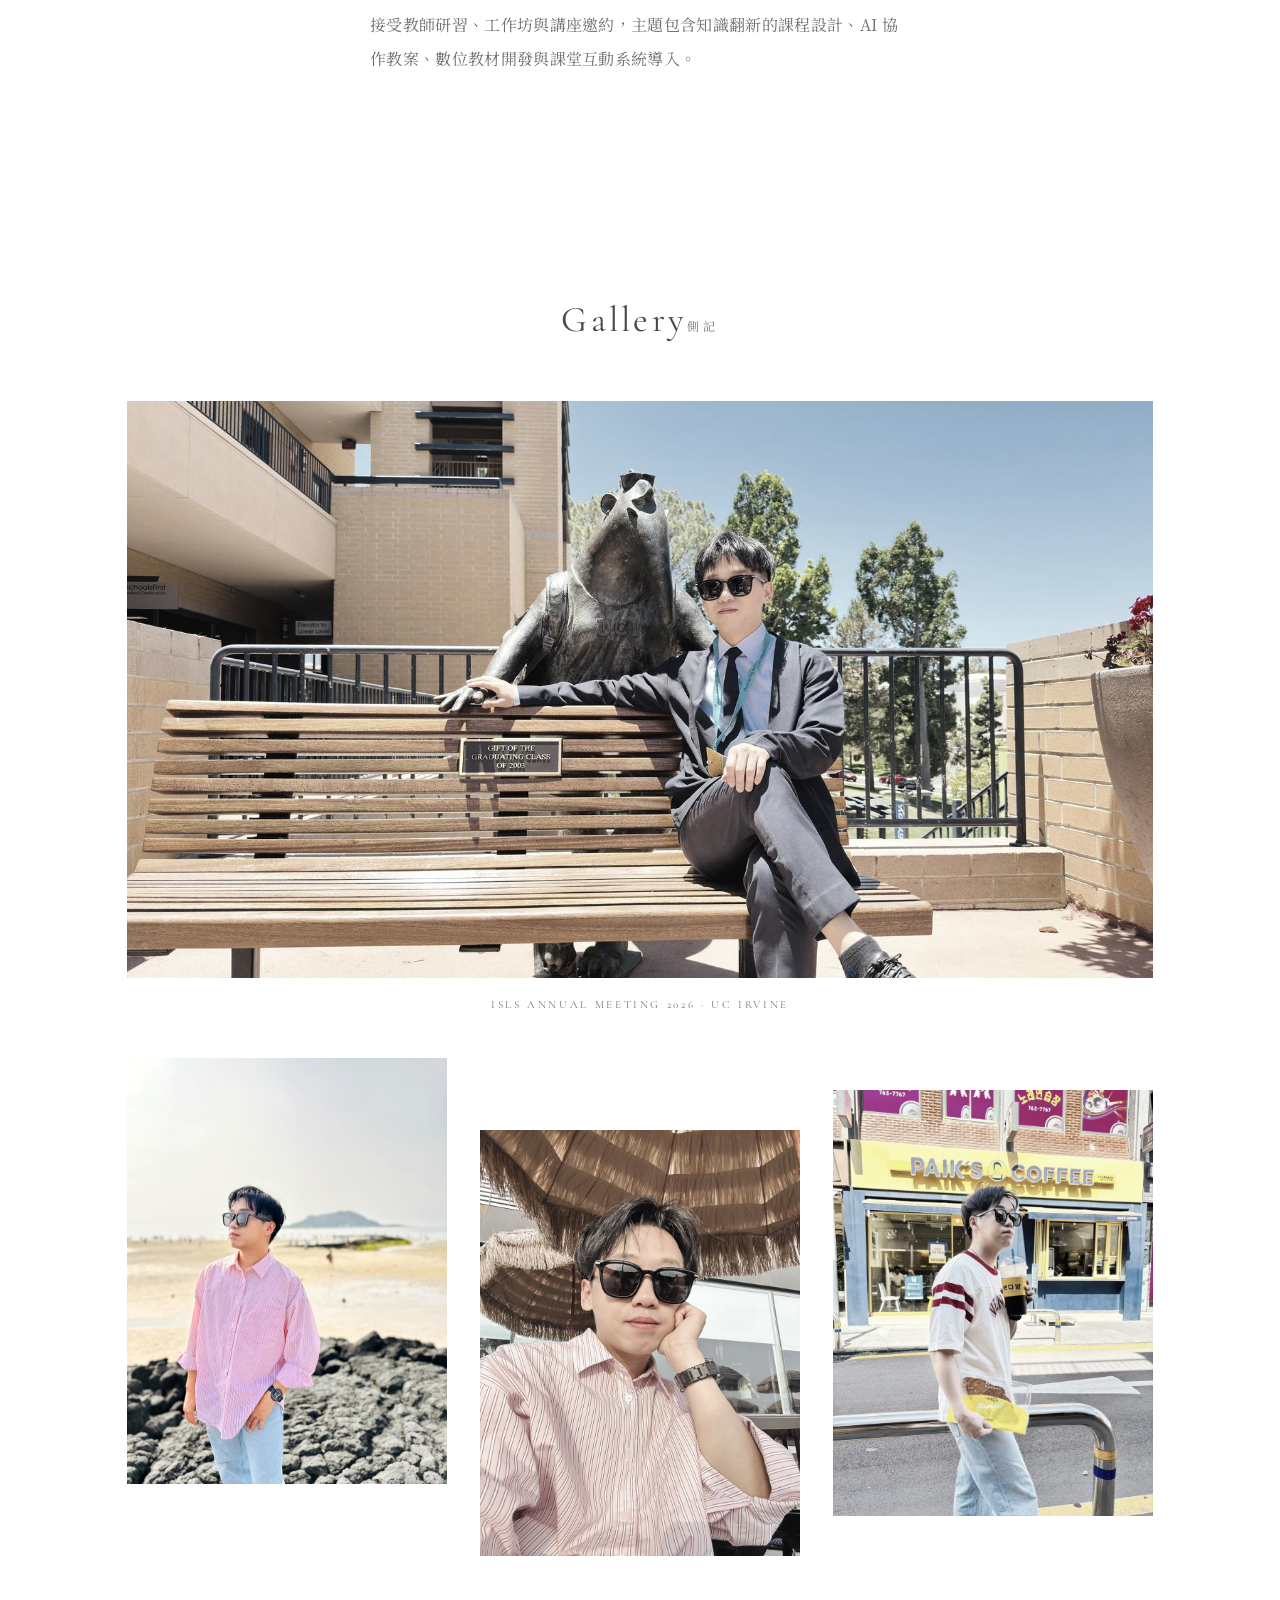
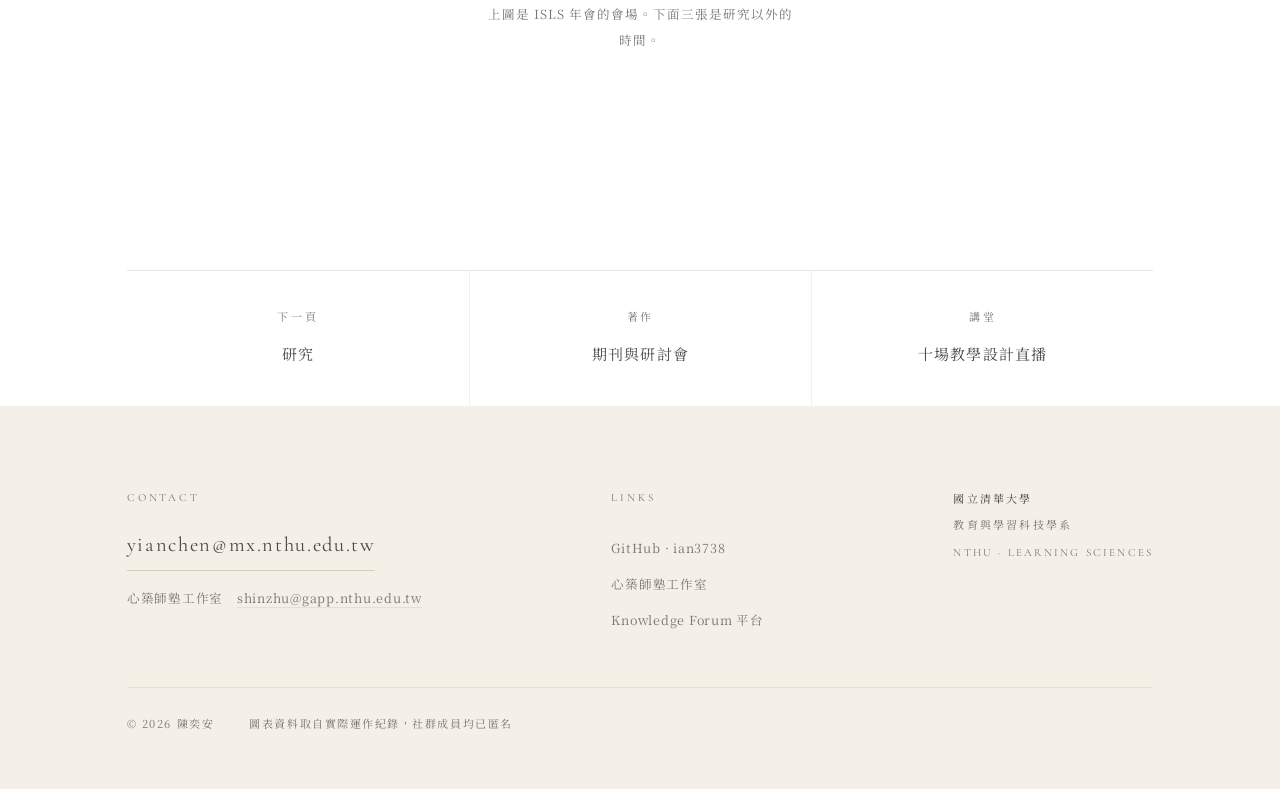
==== commit e6e3e6e0: "尤拉遊戲的獎項名稱改為第一屆創新教師獎 與 2022 年的第二屆那筆對齊，讓兩屆讀得出是同一個系列。 名次維持佳作。  Co-Authored-By: Claude Opus 5 <noreply@a" ====
--- a/about.html
+++ b/about.html
@@ -111,7 +111,7 @@
       <li><span class="hon-y">2023</span><span class="hon-t">ViewSonic 創意思考獎</span></li>
       <li><span class="hon-y">2022</span><span class="hon-t">第二屆創新教師獎　最佳高效互動獎</span><span class="hon-d">作品「消失的教室」。<a href="https://youtu.be/fxUqlnqouTU" target="_blank" rel="noopener">教案影片</a>　<a href="https://www.youtube.com/live/S2oOrh4D6uI" target="_blank" rel="noopener">分享直播</a>　<a href="https://drive.google.com/file/d/1_8yrsYBhJCslVX8huEZv9PFKo-IvmojO/view" target="_blank" rel="noopener">教案下載</a></span></li>
       <li><span class="hon-y">2022</span><span class="hon-t">ViewSonic 創新教師 TOP 100</span></li>
-      <li><span class="hon-y">2021</span><span class="hon-t">複合教學示範競賽　創新教師獎佳作</span><span class="hon-d">作品「尤拉遊戲」，與宋睿偉、殷蕾如教師共同獲獎。<a href="https://youtu.be/YLXy4TJpRLI" target="_blank" rel="noopener">教案影片</a>　<a href="https://drive.google.com/file/d/1xIRvPrMwT8f2mBoYGkcv3jemBpYKfgNC/view" target="_blank" rel="noopener">教案下載</a></span></li>
+      <li><span class="hon-y">2021</span><span class="hon-t">第一屆創新教師獎　佳作</span><span class="hon-d">作品「尤拉遊戲」，與宋睿偉、殷蕾如教師共同獲獎。<a href="https://youtu.be/YLXy4TJpRLI" target="_blank" rel="noopener">教案影片</a>　<a href="https://drive.google.com/file/d/1xIRvPrMwT8f2mBoYGkcv3jemBpYKfgNC/view" target="_blank" rel="noopener">教案下載</a></span></li>
     </ul>
   </div>
 </section>
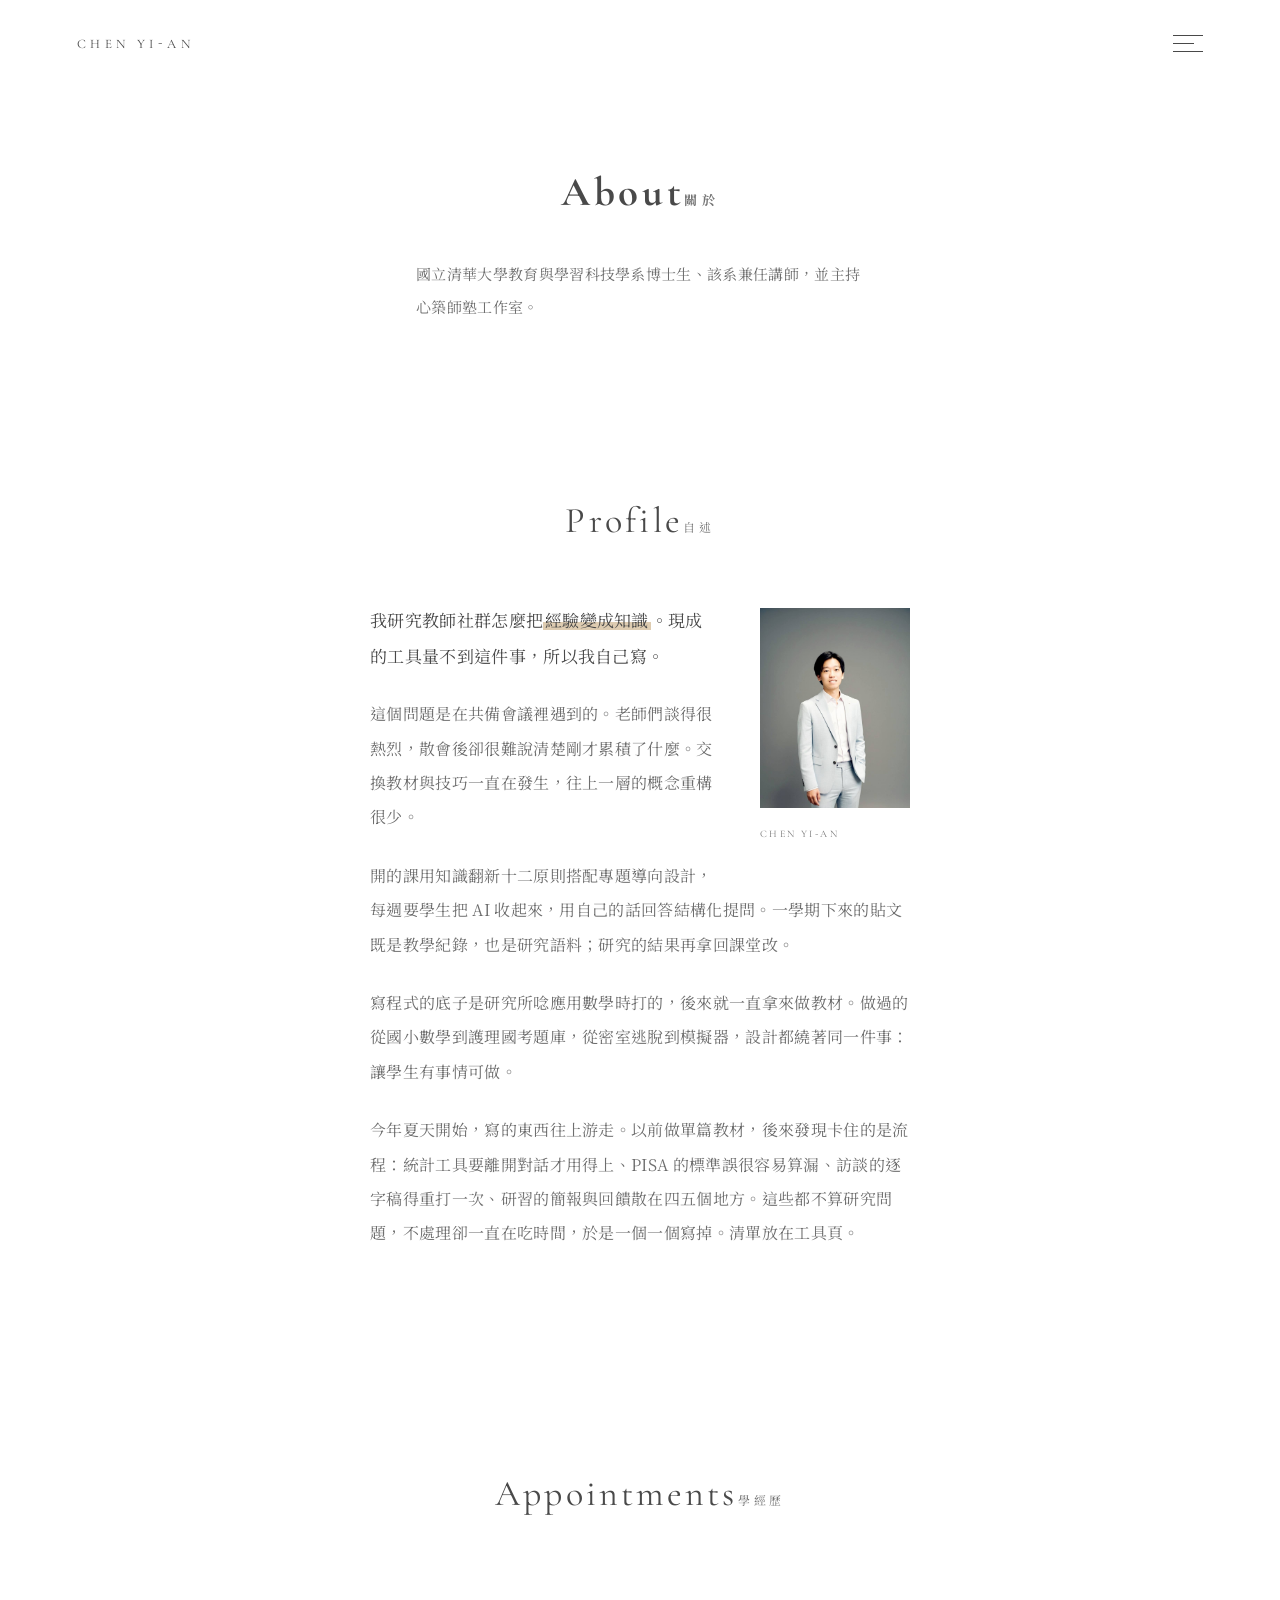
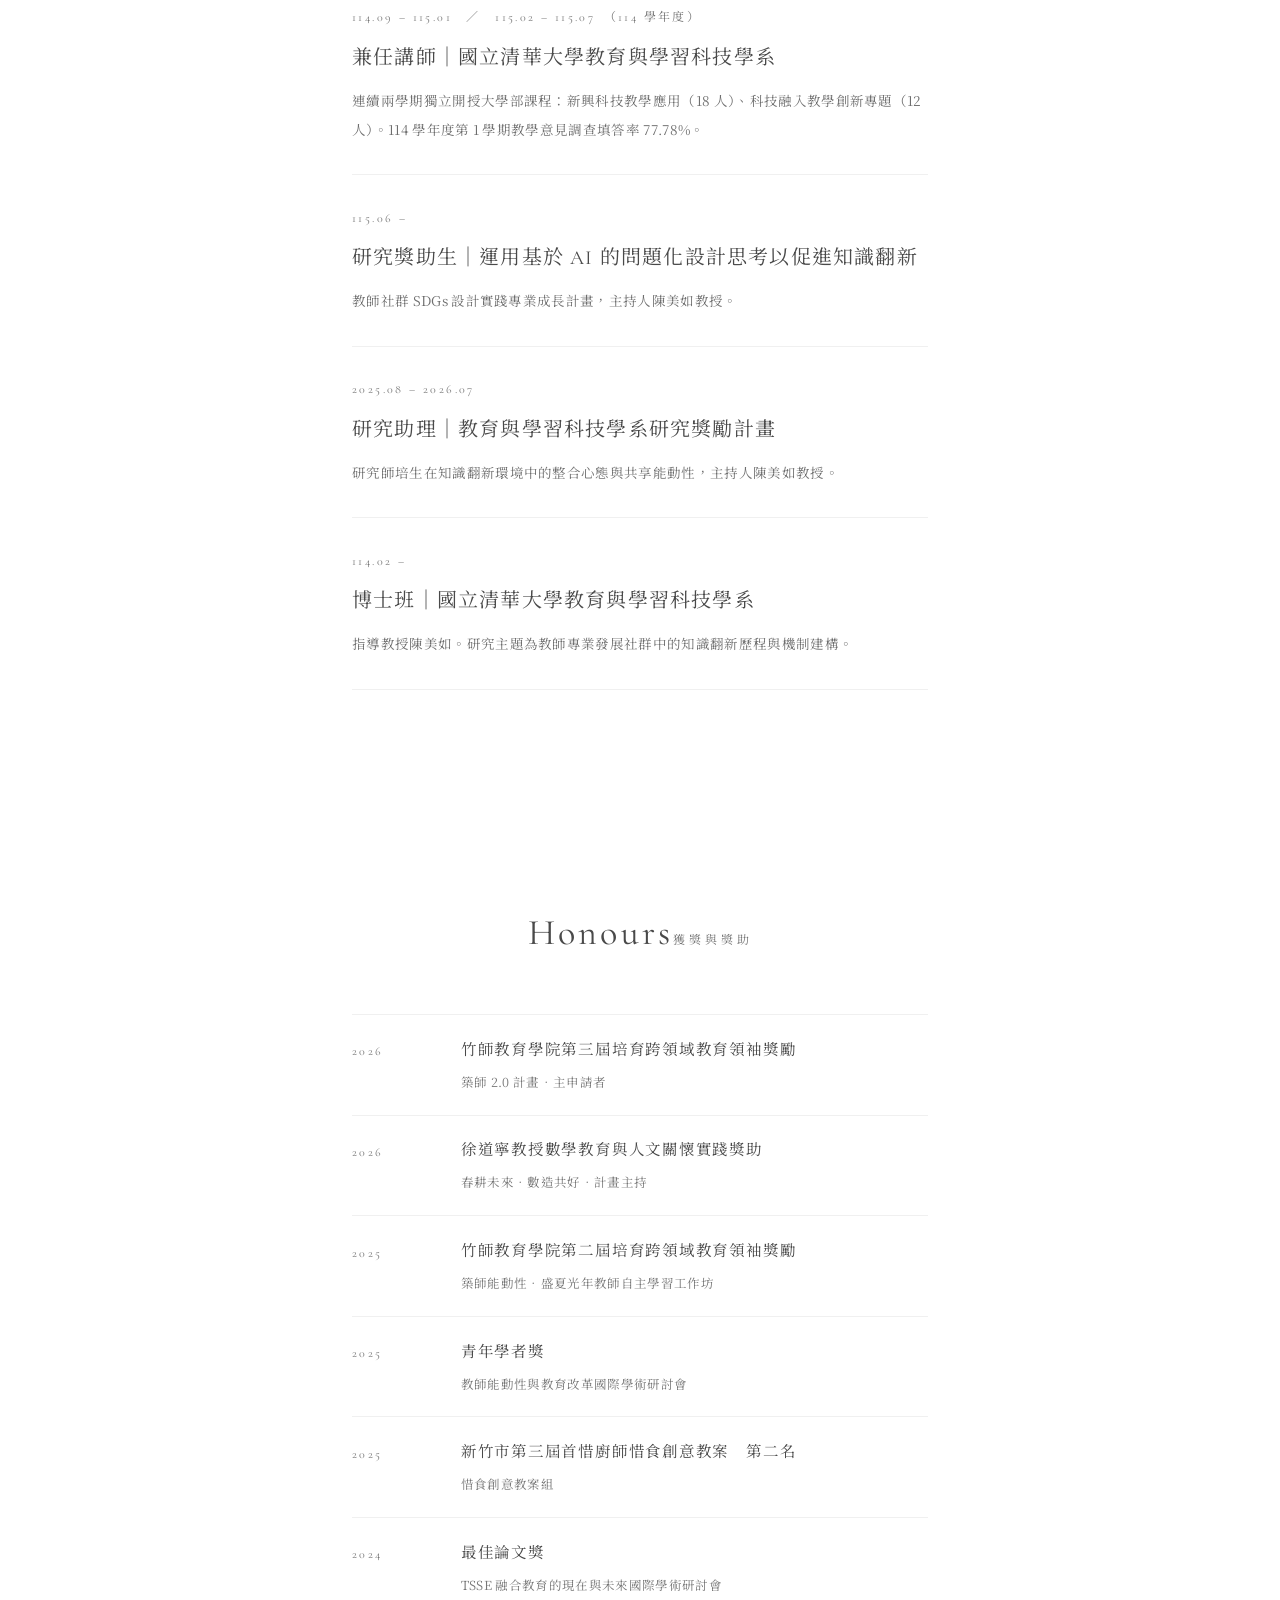
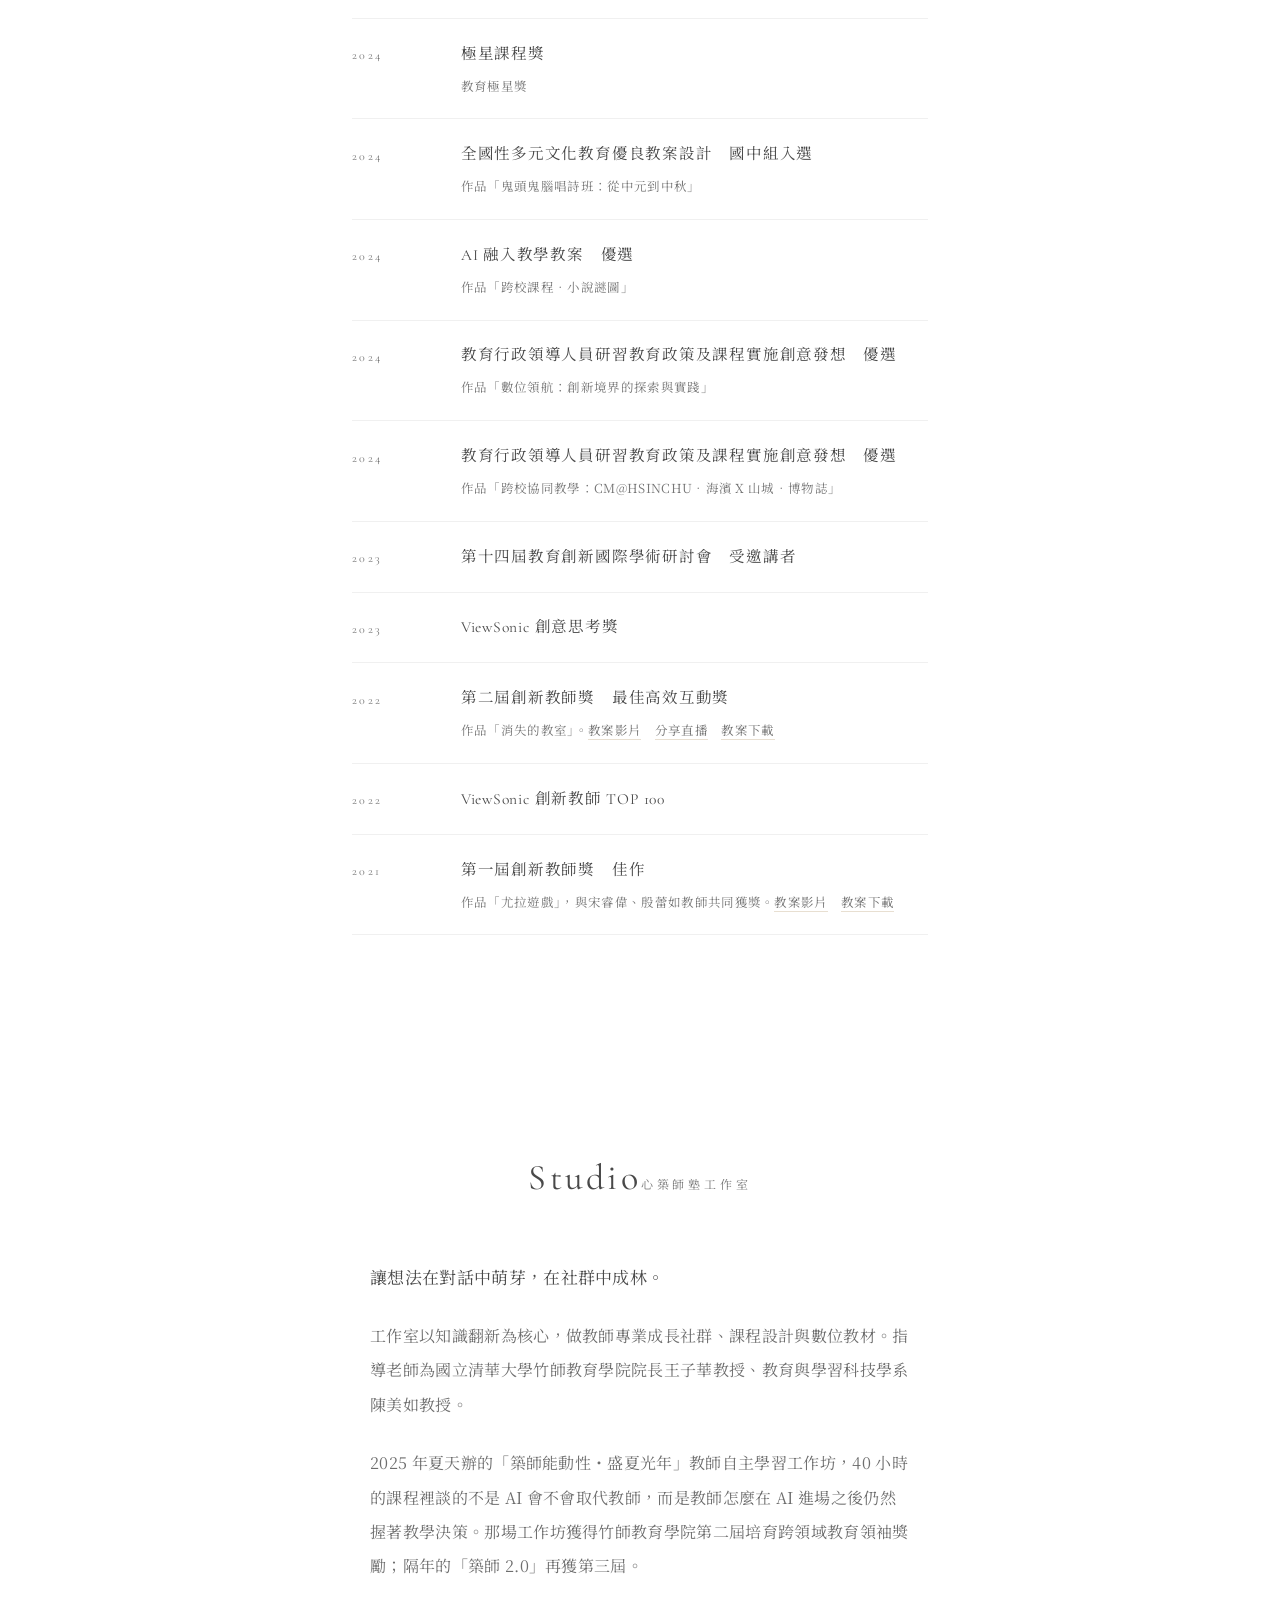
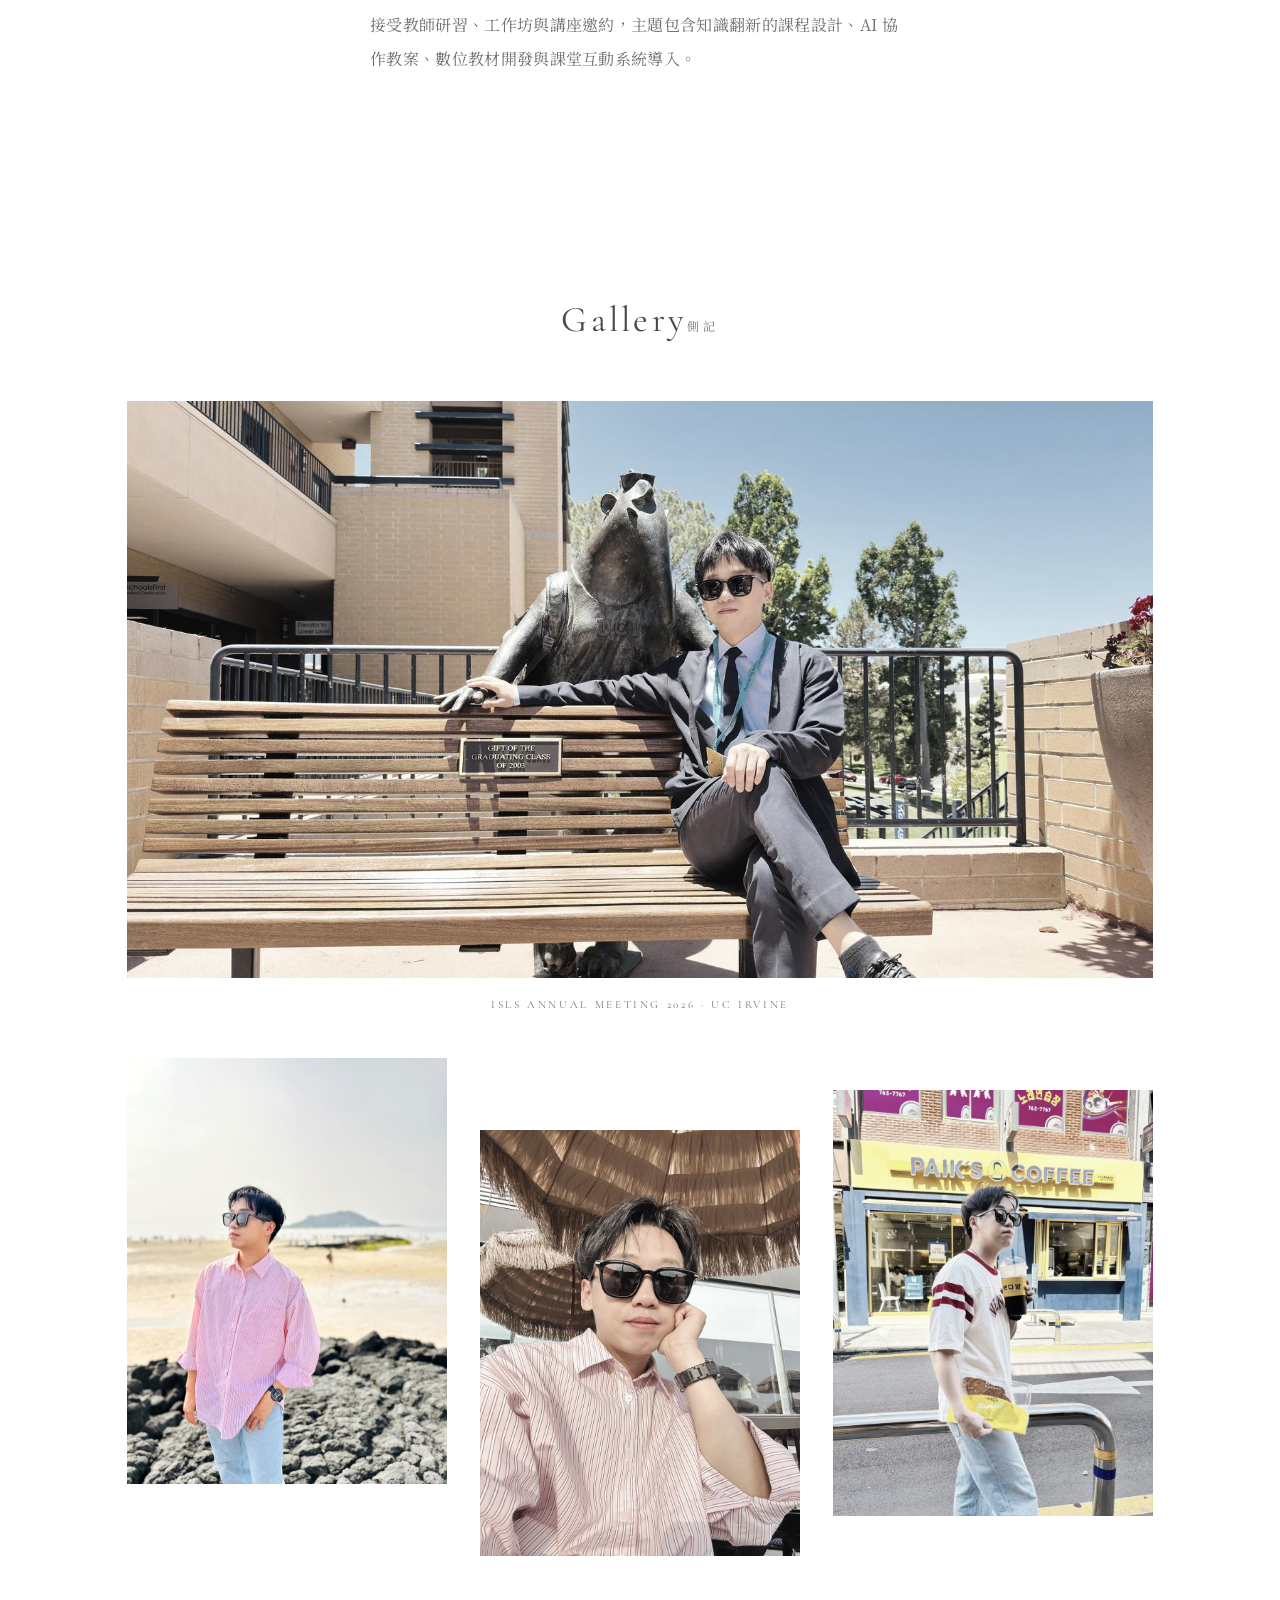
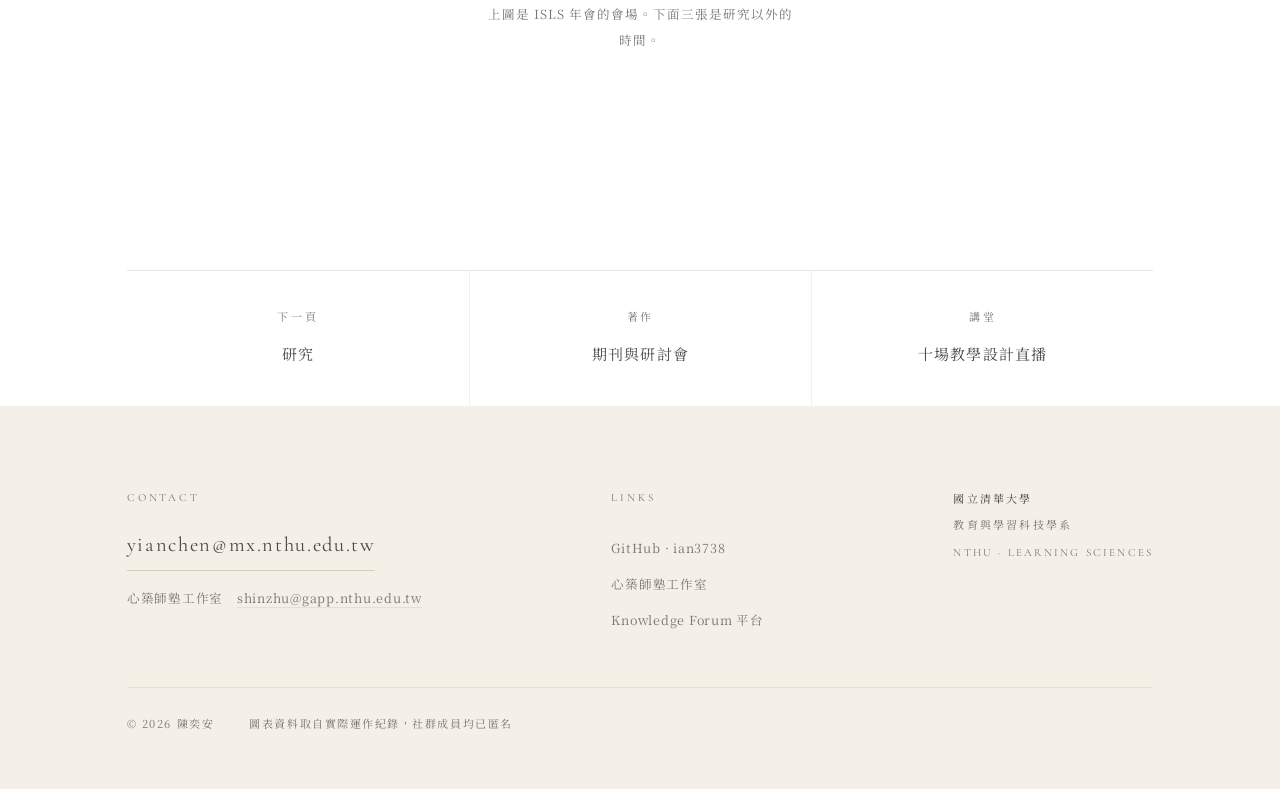
==== commit d4ffdcd0: "更正教材的學段範圍 原本寫「從國小數學到高中國文」，站上沒有任何高中國文的作品。 國文類只有背影・遺失物招領處，取材自朱自清〈背影〉，屬國中課文； 另一件取材〈愛蓮說〉的蓮境已於先前移除。  改為「從" ====
--- a/about.html
+++ b/about.html
@@ -58,7 +58,7 @@
       <p class="lead">我研究教師社群怎麼把<span class="hl">經驗變成知識</span>。現成的工具量不到這件事，所以我自己寫。</p>
       <p>這個問題是在共備會議裡遇到的。老師們談得很熱烈，散會後卻很難說清楚剛才累積了什麼。交換教材與技巧一直在發生，往上一層的概念重構很少。</p>
       <p>開的課用知識翻新十二原則搭配專題導向設計，每週要學生把 AI 收起來，用自己的話回答結構化提問。一學期下來的貼文既是教學紀錄，也是研究語料；研究的結果再拿回課堂改。</p>
-      <p>寫程式的底子是研究所唸應用數學時打的，後來就一直拿來做教材。做過的從國小數學到高中國文，從密室逃脫到模擬器，設計都繞著同一件事：讓學生有事情可做。</p>
+      <p>寫程式的底子是研究所唸應用數學時打的，後來就一直拿來做教材。做過的從國小數學到護理國考題庫，從密室逃脫到模擬器，設計都繞著同一件事：讓學生有事情可做。</p>
       <p>今年夏天開始，寫的東西往上游走。以前做單篇教材，後來發現卡住的是流程：統計工具要離開對話才用得上、PISA 的標準誤很容易算漏、訪談的逐字稿得重打一次、研習的簡報與回饋散在四五個地方。這些都不算研究問題，不處理卻一直在吃時間，於是一個一個寫掉。清單放在工具頁。</p>
     </div>
   </div>
--- a/assets/style.css
+++ b/assets/style.css
@@ -344,6 +344,9 @@
           margin-left:.9rem;color:var(--ink-muted);white-space:nowrap;text-indent:0;display:inline-block;
           text-transform:uppercase;background:transparent}
 .cite .st.on{color:var(--ink)}
+.cite a{font-family:var(--f-display);font-size:11px;letter-spacing:.2em;color:var(--ink-2);
+         border-bottom:1px solid var(--sand-line);margin-left:.7rem}
+.cite a:hover{color:var(--ink);border-bottom-color:var(--mark-dim)}
 
 /* ---------- 年表 ---------- */
 .tl{border-left:0;margin:0;padding-left:0;max-width:64ch;margin-inline:auto}
